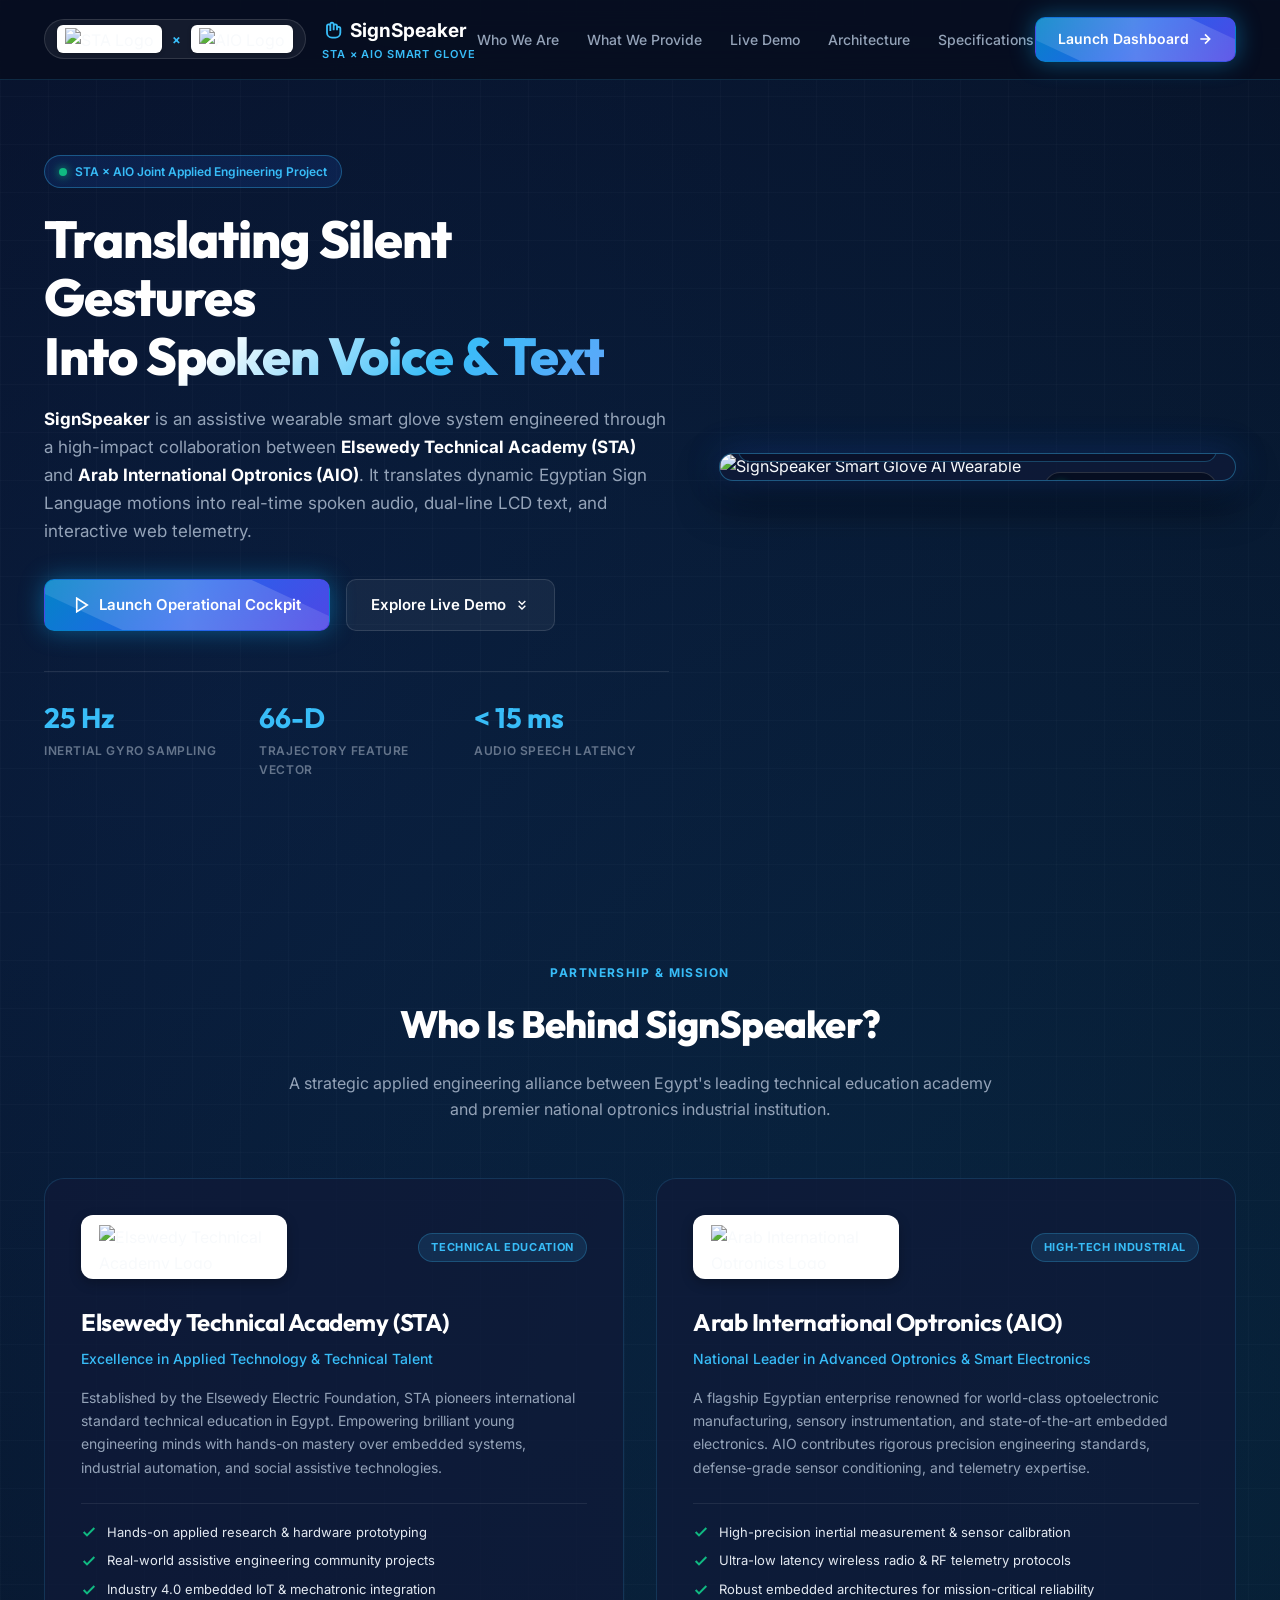
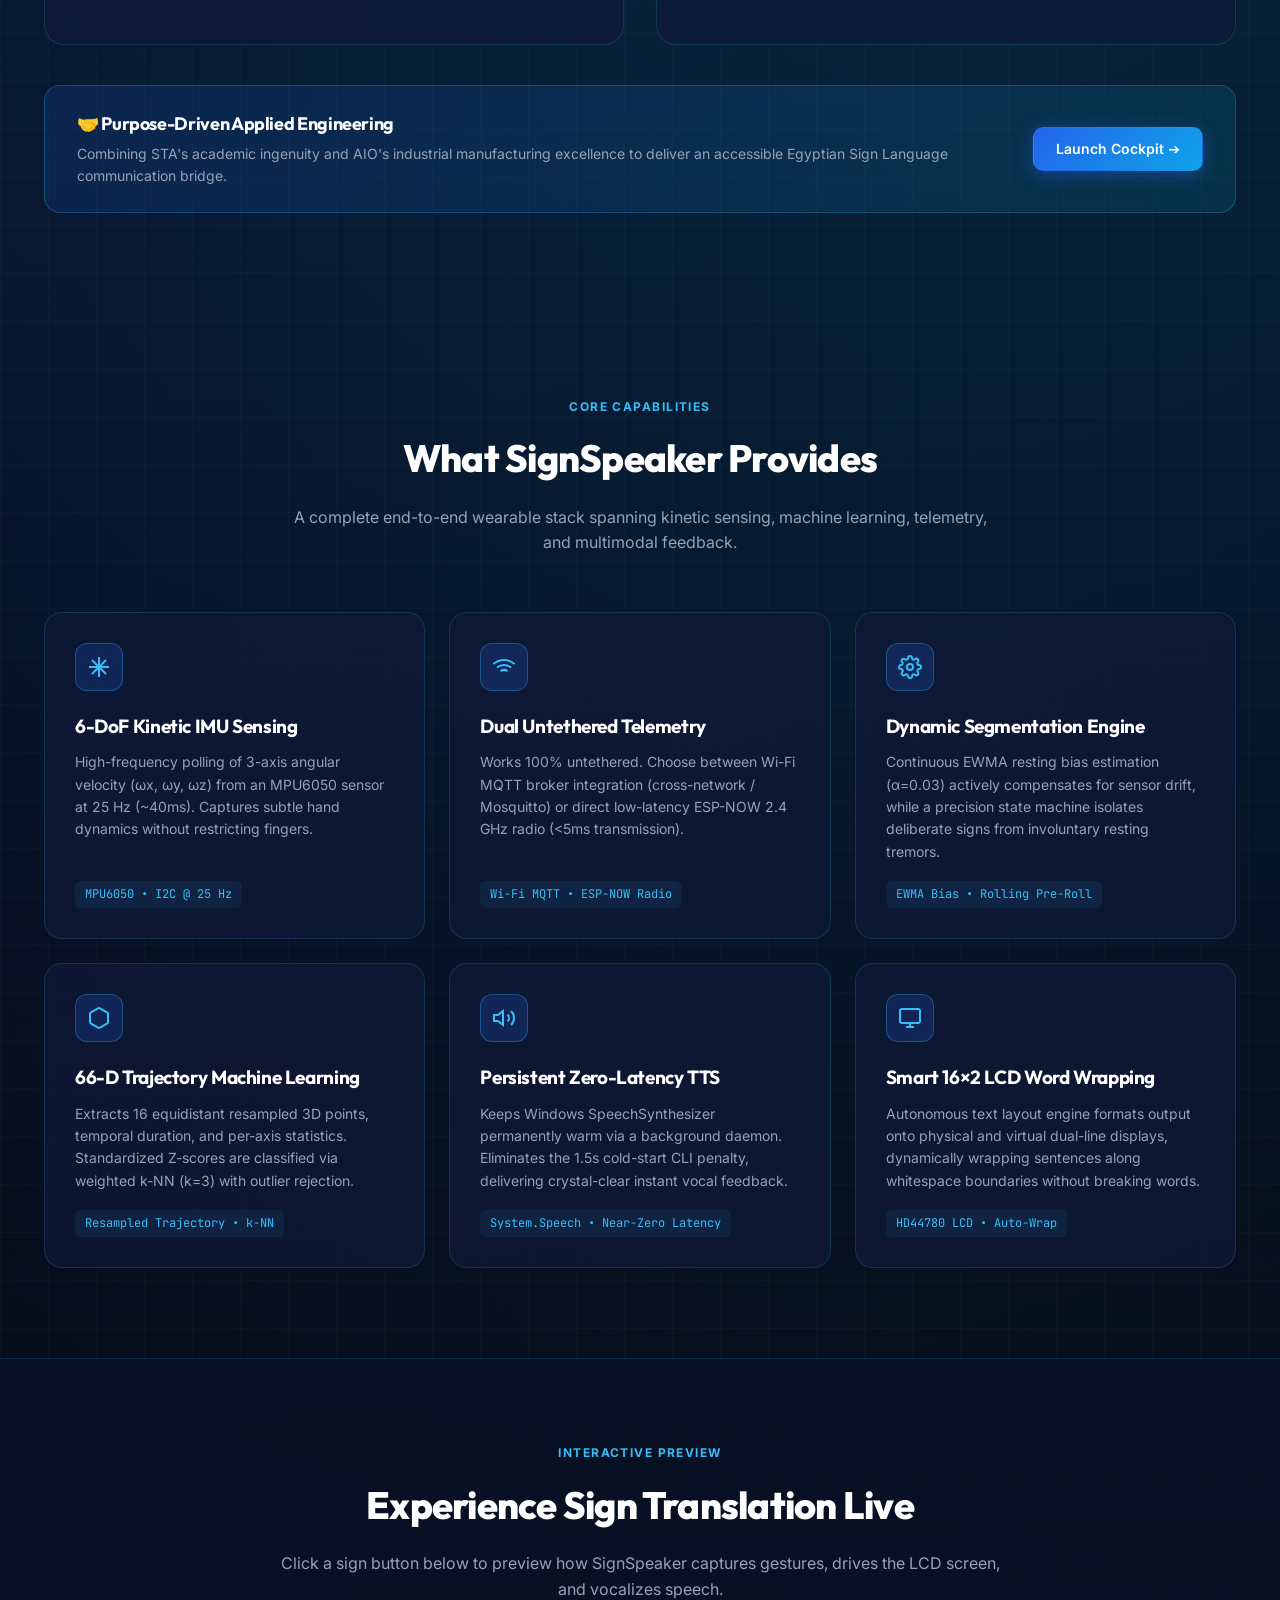
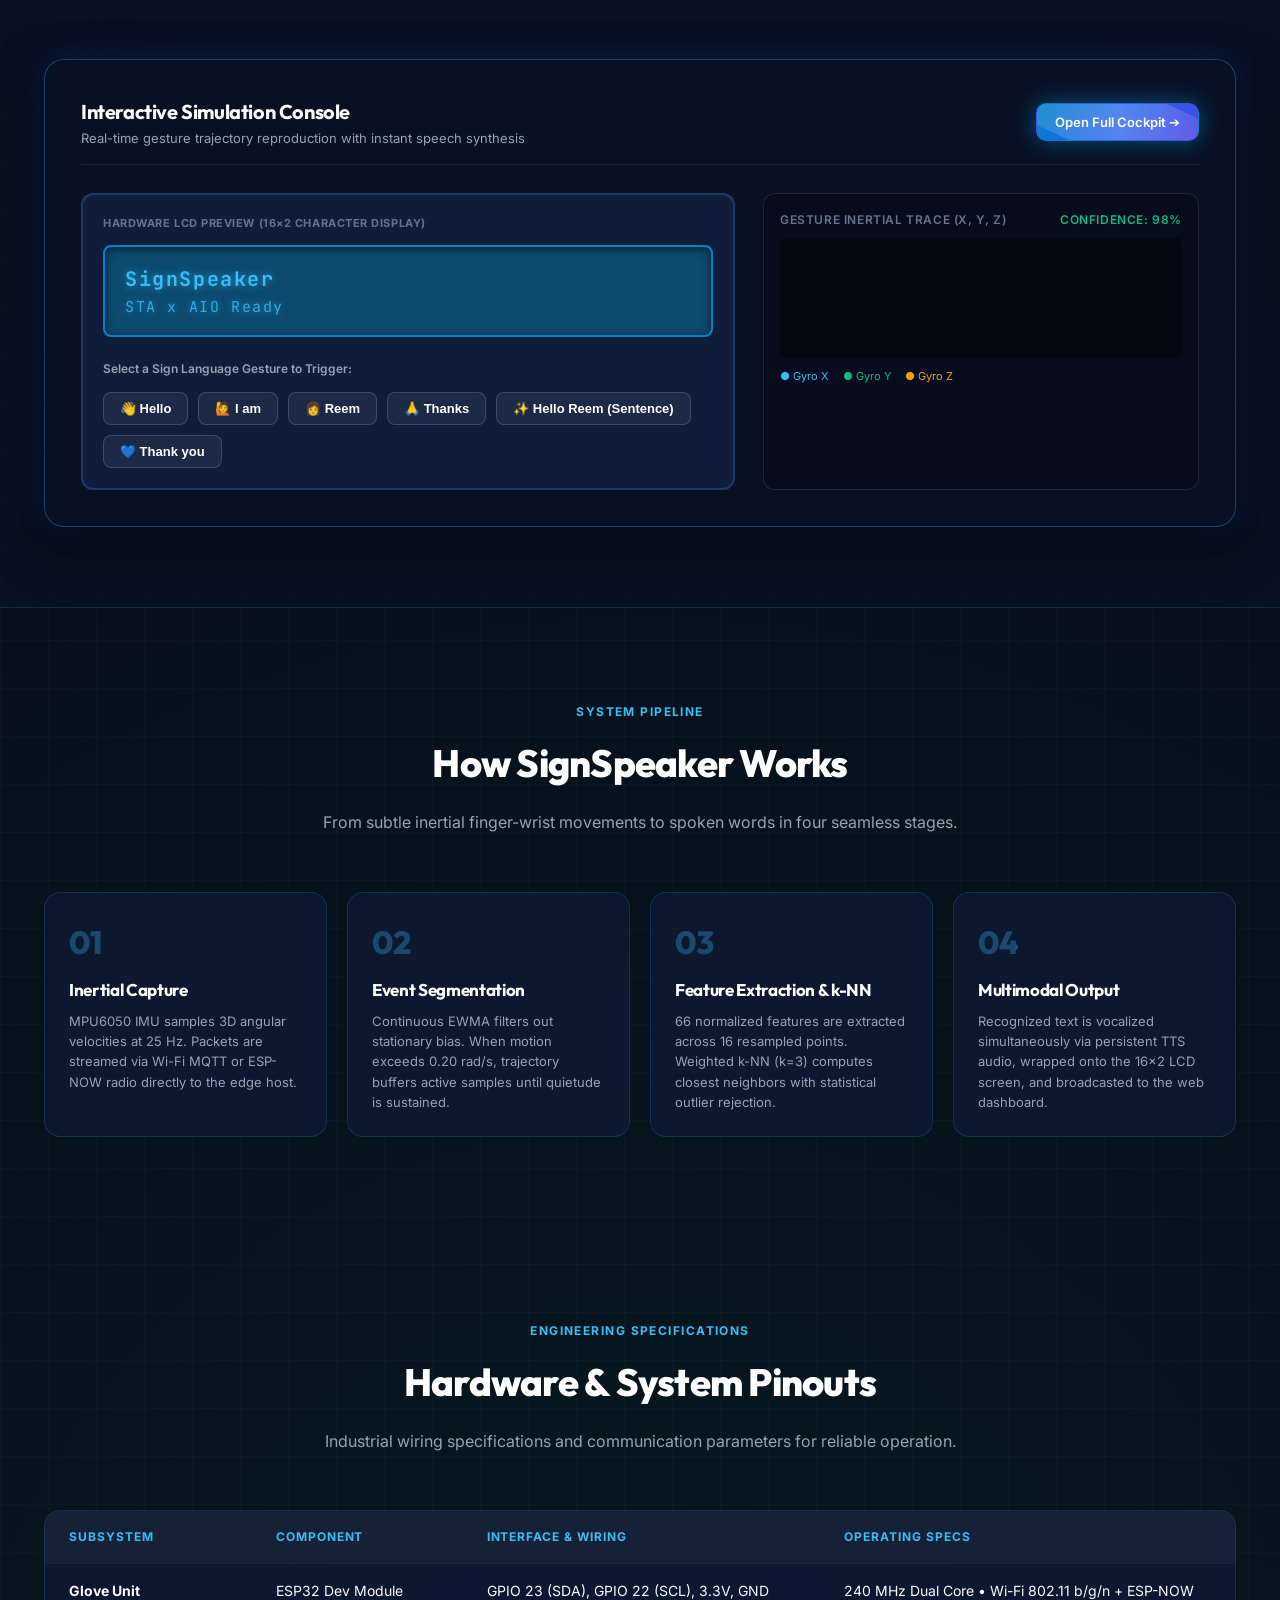
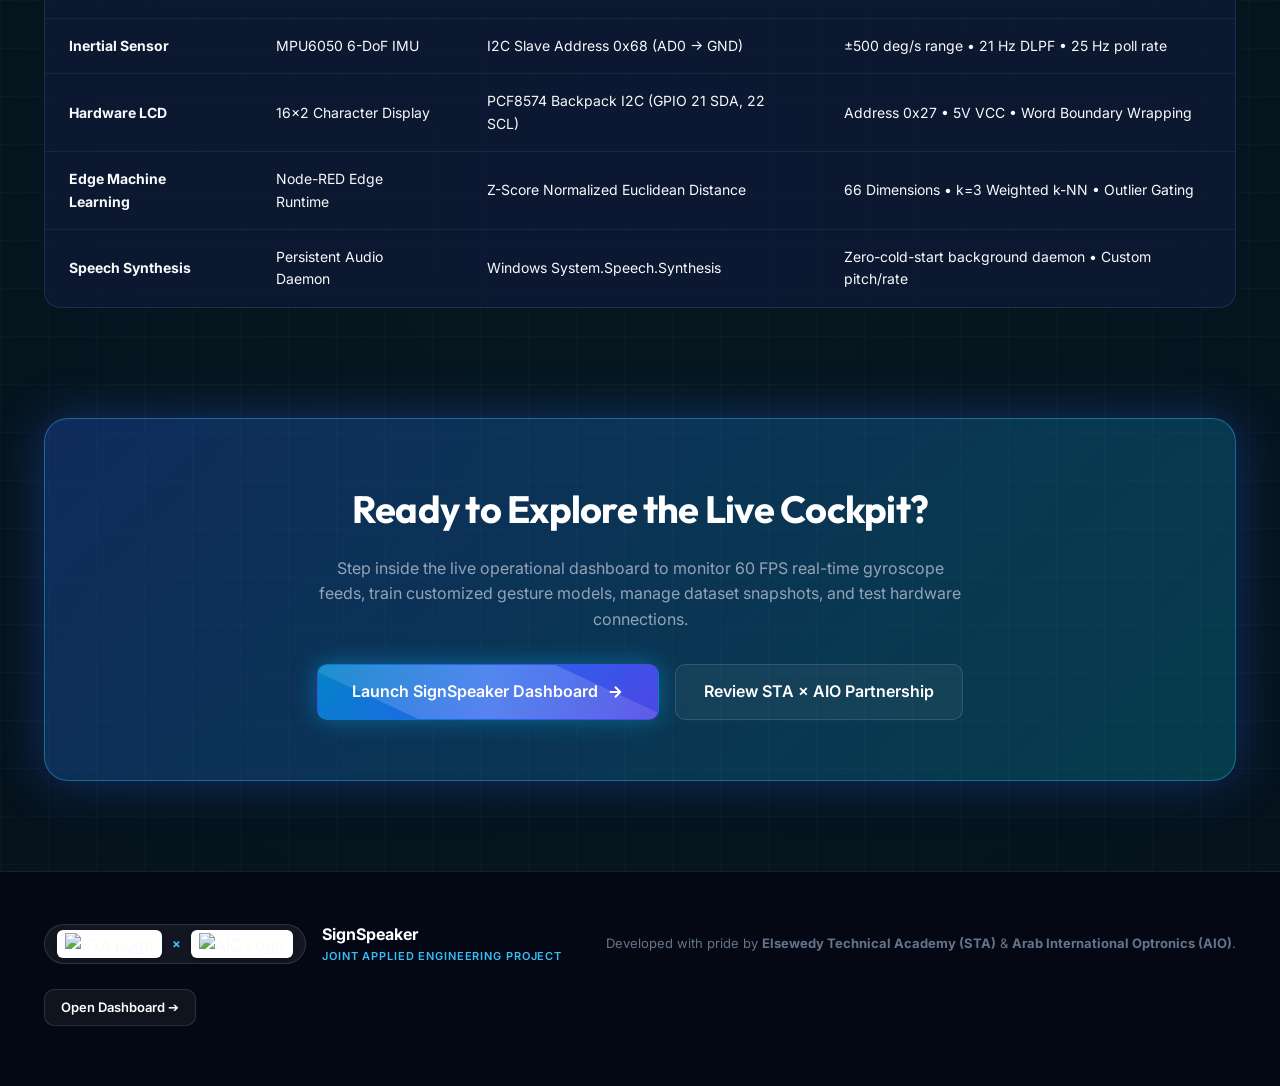
==== dashboard/landing.html @ 742b73ed "Initial commit: SignSpeaker smart glove project with landing page, dashboard, firmware, and Node-RED" ====
<!DOCTYPE html>
<html lang="en">
<head>
<meta charset="utf-8">
<meta name="viewport" content="width=device-width, initial-scale=1">
<title>SignSpeaker — Smart Glove Gesture Recognition &amp; Speech System | STA × AIO</title>
<meta name="description" content="SignSpeaker is an assistive wearable smart glove system by Elsewedy Technical Academy (STA) and Arab International Optronics (AIO) that translates Egyptian Sign Language into real-time speech and LCD text.">
<link rel="icon" type="image/jpeg" href="/glove/images/STA%20logo.jpg">
<link rel="preconnect" href="https://fonts.googleapis.com">
<link rel="preconnect" href="https://fonts.gstatic.com" crossorigin>
<link href="https://fonts.googleapis.com/css2?family=Outfit:wght@400;500;600;700;800&family=Inter:wght@300;400;500;600;700&family=JetBrains+Mono:wght@400;600&display=swap" rel="stylesheet">

<style>
:root {
  --bg-deep: #050a18;
  --bg-dark: #0a1128;
  --bg-card: rgba(16, 26, 56, 0.72);
  --bg-card-hover: rgba(22, 36, 76, 0.85);
  --border-glass: rgba(56, 189, 248, 0.16);
  --border-glass-hover: rgba(56, 189, 248, 0.38);
  
  --primary: #2563eb;
  --primary-glow: rgba(37, 99, 235, 0.45);
  --cyan: #06b6d4;
  --cyan-bright: #38bdf8;
  --cyan-glow: rgba(56, 189, 248, 0.35);
  --emerald: #10b981;
  --amber: #f59e0b;
  
  --text-main: #f8fafc;
  --text-muted: #94a3b8;
  --text-dim: #64748b;
  
  --shadow-glow: 0 0 35px rgba(37, 99, 235, 0.25);
  --shadow-cyan: 0 0 30px rgba(6, 182, 212, 0.28);
}

* { box-sizing: border-box; margin: 0; padding: 0; }

html {
  scroll-behavior: smooth;
  color-scheme: dark;
}

body {
  background-color: var(--bg-deep);
  color: var(--text-main);
  font-family: 'Inter', system-ui, -apple-system, sans-serif;
  line-height: 1.6;
  overflow-x: hidden;
  background-image: 
    radial-gradient(circle at 18% 12%, rgba(37, 99, 235, 0.14) 0%, transparent 45%),
    radial-gradient(circle at 82% 25%, rgba(6, 182, 212, 0.12) 0%, transparent 40%),
    radial-gradient(circle at 50% 85%, rgba(16, 185, 129, 0.08) 0%, transparent 50%),
    linear-gradient(rgba(255, 255, 255, 0.02) 1px, transparent 1px),
    linear-gradient(90deg, rgba(255, 255, 255, 0.02) 1px, transparent 1px);
  background-size: 100% 100%, 100% 100%, 100% 100%, 48px 48px, 48px 48px;
}

h1, h2, h3, h4, .brand-title {
  font-family: 'Outfit', sans-serif;
  letter-spacing: -0.02em;
}

code, pre, .mono {
  font-family: 'JetBrains Mono', monospace;
}

a {
  color: inherit;
  text-decoration: none;
}

/* CONTAINER */
.container {
  max-width: 1240px;
  margin: 0 auto;
  padding: 0 24px;
}

/* NAVBAR */
.navbar {
  position: fixed;
  top: 0;
  left: 0;
  right: 0;
  height: 80px;
  background: rgba(7, 13, 30, 0.82);
  backdrop-filter: blur(16px);
  -webkit-backdrop-filter: blur(16px);
  border-bottom: 1px solid var(--border-glass);
  z-index: 1000;
  display: flex;
  align-items: center;
  transition: all 0.25s ease;
}

.nav-inner {
  display: flex;
  align-items: center;
  justify-content: space-between;
  width: 100%;
}

.brand-wrapper {
  display: flex;
  align-items: center;
  gap: 16px;
}

.partner-badges {
  display: flex;
  align-items: center;
  gap: 10px;
  background: rgba(255, 255, 255, 0.06);
  padding: 5px 12px;
  border-radius: 999px;
  border: 1px solid rgba(255, 255, 255, 0.12);
}

.logo-badge {
  background: #ffffff;
  padding: 3px 8px;
  border-radius: 6px;
  display: inline-flex;
  align-items: center;
  justify-content: center;
  height: 28px;
  box-shadow: 0 1px 4px rgba(0, 0, 0, 0.2);
}

.logo-badge img {
  height: 22px;
  width: auto;
  object-fit: contain;
}

.partner-x {
  color: var(--cyan-bright);
  font-size: 13px;
  font-weight: 700;
}

.project-brand {
  display: flex;
  flex-direction: column;
}

.project-title {
  font-size: 19px;
  font-weight: 700;
  display: flex;
  align-items: center;
  gap: 8px;
  color: #ffffff;
}

.project-title svg {
  color: var(--cyan-bright);
}

.project-sub {
  font-size: 11px;
  color: var(--cyan-bright);
  text-transform: uppercase;
  letter-spacing: 0.08em;
  font-weight: 600;
}

.nav-links {
  display: flex;
  align-items: center;
  gap: 28px;
  list-style: none;
}

.nav-links a {
  font-size: 14px;
  font-weight: 500;
  color: var(--text-muted);
  transition: color 0.18s ease;
}

.nav-links a:hover {
  color: var(--cyan-bright);
}

.nav-cta {
  display: flex;
  align-items: center;
  gap: 12px;
}

.btn {
  display: inline-flex;
  align-items: center;
  justify-content: center;
  gap: 8px;
  padding: 10px 22px;
  border-radius: 10px;
  font-size: 14px;
  font-weight: 600;
  cursor: pointer;
  transition: all 0.2s cubic-bezier(0.16, 1, 0.3, 1);
  border: 1px solid transparent;
}

.btn-primary {
  background: linear-gradient(135deg, #2563eb, #0ea5e9);
  color: #ffffff;
  box-shadow: 0 4px 18px var(--primary-glow);
}

.btn-primary:hover {
  transform: translateY(-2px);
  box-shadow: 0 8px 24px rgba(37, 99, 235, 0.6);
  background: linear-gradient(135deg, #1d4ed8, #0284c7);
}

.btn-secondary {
  background: rgba(255, 255, 255, 0.05);
  border-color: rgba(255, 255, 255, 0.12);
  color: #ffffff;
}

.btn-secondary:hover {
  background: rgba(255, 255, 255, 0.1);
  border-color: var(--cyan-bright);
  transform: translateY(-2px);
}

.btn-glow {
  background: linear-gradient(135deg, #0284c7, #2563eb 50%, #4f46e5);
  color: #ffffff;
  position: relative;
  overflow: hidden;
  box-shadow: 0 0 25px rgba(14, 165, 233, 0.45);
}

.btn-glow::after {
  content: '';
  position: absolute;
  top: -50%;
  left: -50%;
  width: 200%;
  height: 200%;
  background: linear-gradient(60deg, transparent, rgba(255, 255, 255, 0.22), transparent);
  transform: rotate(25deg);
  animation: shine 4s infinite;
}

@keyframes shine {
  0% { transform: translateX(-100%) rotate(25deg); }
  35%, 100% { transform: translateX(100%) rotate(25deg); }
}

/* HERO SECTION */
.hero-section {
  padding-top: 155px;
  padding-bottom: 90px;
  position: relative;
}

.hero-grid {
  display: grid;
  grid-template-columns: 1.15fr 0.95fr;
  gap: 50px;
  align-items: center;
}

.eyebrow-pill {
  display: inline-flex;
  align-items: center;
  gap: 8px;
  background: rgba(37, 99, 235, 0.15);
  border: 1px solid rgba(56, 189, 248, 0.35);
  padding: 6px 14px;
  border-radius: 999px;
  font-size: 12px;
  font-weight: 600;
  color: var(--cyan-bright);
  margin-bottom: 22px;
}

.pulse-dot {
  width: 8px;
  height: 8px;
  border-radius: 50%;
  background: var(--emerald);
  box-shadow: 0 0 10px var(--emerald);
  animation: pulse 2s infinite;
}

@keyframes pulse {
  0%, 100% { opacity: 1; transform: scale(1); }
  50% { opacity: 0.4; transform: scale(1.2); }
}

.hero-heading {
  font-size: 52px;
  font-weight: 800;
  line-height: 1.12;
  margin-bottom: 20px;
  color: #ffffff;
}

.gradient-text {
  background: linear-gradient(135deg, #ffffff 30%, var(--cyan-bright) 70%, #60a5fa 100%);
  -webkit-background-clip: text;
  -webkit-text-fill-color: transparent;
}

.hero-lead {
  font-size: 17px;
  color: var(--text-muted);
  margin-bottom: 34px;
  line-height: 1.65;
}

.hero-lead strong {
  color: #ffffff;
}

.hero-actions {
  display: flex;
  align-items: center;
  gap: 16px;
  flex-wrap: wrap;
  margin-bottom: 40px;
}

.hero-stats {
  display: grid;
  grid-template-columns: repeat(3, 1fr);
  gap: 20px;
  padding-top: 24px;
  border-top: 1px solid rgba(255, 255, 255, 0.1);
}

.stat-item {
  display: flex;
  flex-direction: column;
}

.stat-number {
  font-family: 'Outfit', sans-serif;
  font-size: 28px;
  font-weight: 700;
  color: var(--cyan-bright);
}

.stat-label {
  font-size: 12px;
  color: var(--text-dim);
  text-transform: uppercase;
  letter-spacing: 0.05em;
  font-weight: 600;
}

/* HERO VISUAL CARD */
.hero-visual {
  position: relative;
}

.visual-card {
  position: relative;
  border-radius: 20px;
  overflow: hidden;
  border: 1px solid var(--border-glass-hover);
  background: var(--bg-card);
  box-shadow: var(--shadow-glow), 0 20px 40px rgba(0, 0, 0, 0.6);
  transition: transform 0.4s ease;
}

.visual-card:hover {
  transform: translateY(-4px);
  border-color: rgba(56, 189, 248, 0.5);
}

.visual-card img {
  width: 100%;
  height: auto;
  display: block;
}

.visual-overlay-badge {
  position: absolute;
  bottom: 18px;
  left: 18px;
  right: 18px;
  background: rgba(10, 17, 40, 0.88);
  backdrop-filter: blur(12px);
  border: 1px solid rgba(56, 189, 248, 0.3);
  padding: 12px 18px;
  border-radius: 12px;
  display: flex;
  align-items: center;
  justify-content: space-between;
}

.overlay-left {
  display: flex;
  align-items: center;
  gap: 12px;
}

.overlay-wave {
  width: 32px;
  height: 32px;
  border-radius: 8px;
  background: rgba(37, 99, 235, 0.25);
  display: flex;
  align-items: center;
  justify-content: center;
  color: var(--cyan-bright);
}

.overlay-text-top {
  font-size: 13px;
  font-weight: 700;
  color: #ffffff;
}

.overlay-text-sub {
  font-size: 11px;
  color: var(--emerald);
  font-weight: 600;
}

.floating-tag {
  position: absolute;
  top: 18px;
  right: 18px;
  background: rgba(7, 13, 30, 0.85);
  border: 1px solid rgba(255, 255, 255, 0.15);
  padding: 6px 12px;
  border-radius: 999px;
  font-size: 11px;
  font-weight: 600;
  color: #ffffff;
  display: flex;
  align-items: center;
  gap: 6px;
}

/* SECTION TITLES */
.section {
  padding: 90px 0;
  position: relative;
}

.section-header {
  text-align: center;
  max-width: 720px;
  margin: 0 auto 56px;
}

.section-tag {
  display: inline-block;
  font-size: 12px;
  font-weight: 700;
  text-transform: uppercase;
  letter-spacing: 0.12em;
  color: var(--cyan-bright);
  margin-bottom: 12px;
}

.section-title {
  font-size: 38px;
  font-weight: 800;
  color: #ffffff;
  margin-bottom: 16px;
}

.section-desc {
  font-size: 16px;
  color: var(--text-muted);
}

/* PARTNERS SHOWCASE SECTION */
.partners-card-grid {
  display: grid;
  grid-template-columns: 1fr 1fr;
  gap: 32px;
  margin-bottom: 40px;
}

.partner-profile-card {
  background: var(--bg-card);
  border: 1px solid var(--border-glass);
  border-radius: 20px;
  padding: 36px;
  position: relative;
  overflow: hidden;
  transition: all 0.3s ease;
  display: flex;
  flex-direction: column;
}

.partner-profile-card:hover {
  border-color: var(--border-glass-hover);
  transform: translateY(-4px);
  background: var(--bg-card-hover);
  box-shadow: 0 16px 36px rgba(0, 0, 0, 0.35);
}

.partner-card-header {
  display: flex;
  align-items: center;
  justify-content: space-between;
  margin-bottom: 24px;
}

.partner-logo-box {
  background: #ffffff;
  padding: 10px 18px;
  border-radius: 12px;
  display: inline-flex;
  align-items: center;
  justify-content: center;
  height: 64px;
  box-shadow: 0 4px 12px rgba(0, 0, 0, 0.25);
}

.partner-logo-box img {
  height: 44px;
  width: auto;
  max-width: 170px;
  object-fit: contain;
}

.partner-type-tag {
  font-size: 11px;
  font-weight: 700;
  text-transform: uppercase;
  letter-spacing: 0.06em;
  padding: 5px 12px;
  border-radius: 999px;
  background: rgba(56, 189, 248, 0.12);
  color: var(--cyan-bright);
  border: 1px solid rgba(56, 189, 248, 0.25);
}

.partner-name {
  font-size: 24px;
  font-weight: 700;
  margin-bottom: 6px;
  color: #ffffff;
}

.partner-sub {
  font-size: 14px;
  color: var(--cyan-bright);
  margin-bottom: 16px;
  font-weight: 500;
}

.partner-desc {
  font-size: 14px;
  color: var(--text-muted);
  line-height: 1.65;
  margin-bottom: 24px;
  flex-grow: 1;
}

.partner-highlights {
  list-style: none;
  border-top: 1px solid rgba(255, 255, 255, 0.08);
  padding-top: 18px;
}

.partner-highlights li {
  display: flex;
  align-items: center;
  gap: 10px;
  font-size: 13px;
  color: #e2e8f0;
  margin-bottom: 8px;
}

.partner-highlights svg {
  color: var(--emerald);
  flex-shrink: 0;
}

.partnership-banner {
  background: linear-gradient(135deg, rgba(37, 99, 235, 0.15), rgba(6, 182, 212, 0.12));
  border: 1px solid rgba(56, 189, 248, 0.25);
  border-radius: 16px;
  padding: 24px 32px;
  display: flex;
  align-items: center;
  justify-content: space-between;
  gap: 24px;
}

.partnership-banner-text h4 {
  font-size: 18px;
  color: #ffffff;
  margin-bottom: 4px;
}

.partnership-banner-text p {
  font-size: 14px;
  color: var(--text-muted);
}

/* WHAT WE PROVIDE / FEATURES GRID */
.features-grid {
  display: grid;
  grid-template-columns: repeat(3, 1fr);
  gap: 24px;
}

.feature-card {
  background: var(--bg-card);
  border: 1px solid var(--border-glass);
  border-radius: 18px;
  padding: 30px;
  transition: all 0.25s ease;
  display: flex;
  flex-direction: column;
}

.feature-card:hover {
  background: var(--bg-card-hover);
  border-color: var(--border-glass-hover);
  transform: translateY(-4px);
  box-shadow: 0 14px 30px rgba(0, 0, 0, 0.4);
}

.feature-icon {
  width: 48px;
  height: 48px;
  border-radius: 12px;
  background: rgba(37, 99, 235, 0.2);
  border: 1px solid rgba(56, 189, 248, 0.3);
  display: flex;
  align-items: center;
  justify-content: center;
  color: var(--cyan-bright);
  margin-bottom: 20px;
}

.feature-title {
  font-size: 19px;
  font-weight: 700;
  color: #ffffff;
  margin-bottom: 10px;
}

.feature-desc {
  font-size: 14px;
  color: var(--text-muted);
  line-height: 1.6;
  margin-bottom: 18px;
  flex-grow: 1;
}

.feature-meta {
  font-family: 'JetBrains Mono', monospace;
  font-size: 12px;
  color: var(--cyan-bright);
  background: rgba(56, 189, 248, 0.08);
  padding: 4px 10px;
  border-radius: 6px;
  display: inline-block;
  align-self: flex-start;
}

/* INTERACTIVE DEMO COMPONENT */
.demo-section {
  background: rgba(10, 17, 40, 0.6);
  border-top: 1px solid var(--border-glass);
  border-bottom: 1px solid var(--border-glass);
  padding: 80px 0;
}

.demo-card {
  background: #081024;
  border: 1px solid rgba(56, 189, 248, 0.3);
  border-radius: 20px;
  padding: 36px;
  box-shadow: 0 20px 50px rgba(0, 0, 0, 0.5), 0 0 30px rgba(37, 99, 235, 0.2);
}

.demo-header {
  display: flex;
  align-items: center;
  justify-content: space-between;
  margin-bottom: 28px;
  padding-bottom: 16px;
  border-bottom: 1px solid rgba(255, 255, 255, 0.08);
}

.demo-title-group h3 {
  font-size: 20px;
  color: #ffffff;
}

.demo-title-group p {
  font-size: 13px;
  color: var(--text-muted);
}

.demo-screen-grid {
  display: grid;
  grid-template-columns: 1.2fr 0.8fr;
  gap: 28px;
}

.virtual-lcd-box {
  background: #0f1d3a;
  border: 2px solid #1e3a6a;
  border-radius: 12px;
  padding: 20px;
  display: flex;
  flex-direction: column;
  gap: 12px;
}

.lcd-glass-screen {
  background: #0c4a6e;
  border: 2px solid #0284c7;
  border-radius: 8px;
  padding: 16px 20px;
  box-shadow: inset 0 2px 8px rgba(0, 0, 0, 0.6);
  font-family: 'JetBrains Mono', monospace;
  color: #38bdf8;
  text-shadow: 0 0 8px rgba(56, 189, 248, 0.6);
  letter-spacing: 0.1em;
}

.lcd-line-1 {
  font-size: 20px;
  font-weight: 700;
  min-height: 28px;
}

.lcd-line-2 {
  font-size: 15px;
  opacity: 0.85;
  min-height: 22px;
}

.demo-word-buttons {
  display: flex;
  flex-wrap: wrap;
  gap: 10px;
  margin-top: 14px;
}

.demo-word-btn {
  background: rgba(255, 255, 255, 0.06);
  border: 1px solid rgba(255, 255, 255, 0.15);
  color: #ffffff;
  padding: 8px 16px;
  border-radius: 8px;
  font-size: 13px;
  font-weight: 600;
  cursor: pointer;
  transition: all 0.15s ease;
}

.demo-word-btn:hover, .demo-word-btn.active {
  background: var(--primary);
  border-color: var(--cyan-bright);
  box-shadow: 0 0 14px var(--primary-glow);
}

.waveform-canvas-box {
  background: rgba(7, 13, 30, 0.9);
  border: 1px solid rgba(255, 255, 255, 0.1);
  border-radius: 12px;
  padding: 16px;
  display: flex;
  flex-direction: column;
}

.waveform-title {
  font-size: 12px;
  color: var(--text-dim);
  text-transform: uppercase;
  letter-spacing: 0.05em;
  font-weight: 600;
  margin-bottom: 8px;
  display: flex;
  justify-content: space-between;
}

canvas#previewCanvas {
  width: 100%;
  height: 120px;
  background: #030712;
  border-radius: 6px;
}

/* PIPELINE ARCHITECTURE */
.pipeline-track {
  display: grid;
  grid-template-columns: repeat(4, 1fr);
  gap: 20px;
  position: relative;
  margin-top: 40px;
}

.pipeline-step {
  background: var(--bg-card);
  border: 1px solid var(--border-glass);
  border-radius: 16px;
  padding: 24px;
  position: relative;
}

.step-num {
  font-family: 'Outfit', sans-serif;
  font-size: 32px;
  font-weight: 800;
  color: rgba(56, 189, 248, 0.3);
  margin-bottom: 8px;
}

.step-title {
  font-size: 17px;
  font-weight: 700;
  color: #ffffff;
  margin-bottom: 8px;
}

.step-desc {
  font-size: 13px;
  color: var(--text-muted);
  line-height: 1.55;
}

/* HARDWARE SPECS TABLE */
.specs-table-wrapper {
  background: var(--bg-card);
  border: 1px solid var(--border-glass);
  border-radius: 16px;
  overflow: hidden;
}

.specs-table {
  width: 100%;
  border-collapse: collapse;
  text-align: left;
}

.specs-table th, .specs-table td {
  padding: 16px 24px;
  border-bottom: 1px solid rgba(255, 255, 255, 0.06);
}

.specs-table th {
  background: rgba(255, 255, 255, 0.04);
  font-size: 12px;
  text-transform: uppercase;
  letter-spacing: 0.08em;
  color: var(--cyan-bright);
}

.specs-table td {
  font-size: 14px;
  color: var(--text-main);
}

.specs-table tr:last-child td {
  border-bottom: none;
}

/* CTA BANNER */
.cta-banner {
  background: linear-gradient(135deg, rgba(37, 99, 235, 0.3) 0%, rgba(6, 182, 212, 0.25) 100%);
  border: 1px solid rgba(56, 189, 248, 0.4);
  border-radius: 24px;
  padding: 60px 48px;
  text-align: center;
  position: relative;
  overflow: hidden;
  box-shadow: 0 0 50px rgba(37, 99, 235, 0.35);
}

.cta-banner h2 {
  font-size: 38px;
  color: #ffffff;
  margin-bottom: 16px;
}

.cta-banner p {
  font-size: 16px;
  color: var(--text-muted);
  max-width: 650px;
  margin: 0 auto 32px;
}

.cta-buttons {
  display: flex;
  align-items: center;
  justify-content: center;
  gap: 16px;
  flex-wrap: wrap;
}

/* FOOTER */
.footer {
  border-top: 1px solid var(--border-glass);
  padding: 50px 0 30px;
  background: #040814;
}

.footer-inner {
  display: flex;
  align-items: center;
  justify-content: space-between;
  flex-wrap: wrap;
  gap: 24px;
  margin-bottom: 30px;
}

.footer-copy {
  font-size: 13px;
  color: var(--text-dim);
}

/* RESPONSIVE */
@media (max-width: 992px) {
  .hero-grid { grid-template-columns: 1fr; }
  .partners-card-grid { grid-template-columns: 1fr; }
  .features-grid { grid-template-columns: 1fr 1fr; }
  .pipeline-track { grid-template-columns: 1fr 1fr; }
  .demo-screen-grid { grid-template-columns: 1fr; }
  .nav-links { display: none; }
  .hero-heading { font-size: 40px; }
}

@media (max-width: 640px) {
  .features-grid { grid-template-columns: 1fr; }
  .pipeline-track { grid-template-columns: 1fr; }
  .hero-stats { grid-template-columns: 1fr; }
  .cta-banner { padding: 40px 24px; }
  .cta-banner h2 { font-size: 28px; }
}
</style>
</head>
<body>

<!-- TOP NAVIGATION -->
<nav class="navbar" id="topNav">
  <div class="container nav-inner">
    <div class="brand-wrapper">
      <div class="partner-badges" title="Joint Applied Engineering Initiative: STA × AIO">
        <div class="logo-badge" title="Elsewedy Technical Academy (STA)">
          <img src="/glove/images/STA%20logo.jpg" alt="STA Logo">
        </div>
        <span class="partner-x">×</span>
        <div class="logo-badge" title="Arab International Optronics (AIO)">
          <img src="/glove/images/AIO.png" alt="AIO Logo">
        </div>
      </div>
      <div class="project-brand">
        <div class="project-title">
          <svg width="20" height="20" viewBox="0 0 24 24" fill="none" stroke="currentColor" stroke-width="2.2"><path d="M18 11V6a2 2 0 0 0-2-2 2 2 0 0 0-2 2v5M14 10V4a2 2 0 0 0-2-2 2 2 0 0 0-2 2v8M10 10.5V6a2 2 0 0 0-2-2 2 2 0 0 0-2 2v8a6 6 0 0 0 6 6h4a6 6 0 0 0 6-6v-5a2 2 0 0 0-2-2 2 2 0 0 0-2 2v2"></path></svg>
          SignSpeaker
        </div>
        <div class="project-sub">STA × AIO Smart Glove</div>
      </div>
    </div>

    <ul class="nav-links">
      <li><a href="#about">Who We Are</a></li>
      <li><a href="#features">What We Provide</a></li>
      <li><a href="#demo">Live Demo</a></li>
      <li><a href="#architecture">Architecture</a></li>
      <li><a href="#specs">Specifications</a></li>
    </ul>

    <div class="nav-cta">
      <a href="/glove/dashboard" class="btn btn-primary btn-glow" id="launchCockpitNav">
        <span>Launch Dashboard</span>
        <svg width="16" height="16" viewBox="0 0 24 24" fill="none" stroke="currentColor" stroke-width="2.5"><path d="M5 12h14M12 5l7 7-7 7"/></svg>
      </a>
    </div>
  </div>
</nav>

<!-- HERO SECTION -->
<header class="hero-section">
  <div class="container hero-grid">
    <div class="hero-content">
      <div class="eyebrow-pill">
        <span class="pulse-dot"></span>
        <span>STA × AIO Joint Applied Engineering Project</span>
      </div>

      <h1 class="hero-heading">
        Translating Silent Gestures <br>
        <span class="gradient-text">Into Spoken Voice &amp; Text</span>
      </h1>

      <p class="hero-lead">
        <strong>SignSpeaker</strong> is an assistive wearable smart glove system engineered through a high-impact collaboration between <strong>Elsewedy Technical Academy (STA)</strong> and <strong>Arab International Optronics (AIO)</strong>. It translates dynamic Egyptian Sign Language motions into real-time spoken audio, dual-line LCD text, and interactive web telemetry.
      </p>

      <div class="hero-actions">
        <a href="/glove/dashboard" class="btn btn-primary btn-glow" id="heroLaunchBtn" style="padding: 13px 28px; font-size: 15px;">
          <svg width="18" height="18" viewBox="0 0 24 24" fill="none" stroke="currentColor" stroke-width="2.2"><polygon points="5 3 19 12 5 21 5 3"/></svg>
          <span>Launch Operational Cockpit</span>
        </a>
        <a href="#demo" class="btn btn-secondary" style="padding: 13px 24px; font-size: 15px;">
          <span>Explore Live Demo</span>
          <svg width="16" height="16" viewBox="0 0 24 24" fill="none" stroke="currentColor" stroke-width="2"><path d="M7 13l5 5 5-5M7 6l5 5 5-5"/></svg>
        </a>
      </div>

      <div class="hero-stats">
        <div class="stat-item">
          <span class="stat-number">25 Hz</span>
          <span class="stat-label">Inertial Gyro Sampling</span>
        </div>
        <div class="stat-item">
          <span class="stat-number">66-D</span>
          <span class="stat-label">Trajectory Feature Vector</span>
        </div>
        <div class="stat-item">
          <span class="stat-number">&lt; 15 ms</span>
          <span class="stat-label">Audio Speech Latency</span>
        </div>
      </div>
    </div>

    <!-- HERO VISUAL -->
    <div class="hero-visual">
      <div class="visual-card">
        <img src="/glove/images/signspeaker_hero.jpg" alt="SignSpeaker Smart Glove AI Wearable">
        <div class="floating-tag">
          <span class="pulse-dot"></span>
          <span>Active Edge Recognition</span>
        </div>
        <div class="visual-overlay-badge">
          <div class="overlay-left">
            <div class="overlay-wave">
              <svg width="18" height="18" viewBox="0 0 24 24" fill="none" stroke="currentColor" stroke-width="2"><path d="M12 2v20M17 5v14M7 8v8M22 10v4M2 10v4"/></svg>
            </div>
            <div>
              <div class="overlay-text-top">Instant Voice Synthesis</div>
              <div class="overlay-text-sub">Continuous Egyptian Sign Language</div>
            </div>
          </div>
          <a href="/glove/dashboard" class="btn btn-secondary" style="padding: 6px 14px; font-size: 12px;">Open ➔</a>
        </div>
      </div>
    </div>
  </div>
</header>

<!-- SECTION: WHO WE ARE (PARTNERS) -->
<section class="section" id="about">
  <div class="container">
    <div class="section-header">
      <span class="section-tag">Partnership &amp; Mission</span>
      <h2 class="section-title">Who Is Behind SignSpeaker?</h2>
      <p class="section-desc">
        A strategic applied engineering alliance between Egypt's leading technical education academy and premier national optronics industrial institution.
      </p>
    </div>

    <div class="partners-card-grid">
      <!-- STA CARD -->
      <div class="partner-profile-card">
        <div class="partner-card-header">
          <div class="partner-logo-box">
            <img src="/glove/images/STA%20logo.jpg" alt="Elsewedy Technical Academy Logo">
          </div>
          <span class="partner-type-tag">Technical Education</span>
        </div>
        <h3 class="partner-name">Elsewedy Technical Academy (STA)</h3>
        <div class="partner-sub">Excellence in Applied Technology &amp; Technical Talent</div>
        <p class="partner-desc">
          Established by the Elsewedy Electric Foundation, STA pioneers international standard technical education in Egypt. Empowering brilliant young engineering minds with hands-on mastery over embedded systems, industrial automation, and social assistive technologies.
        </p>
        <ul class="partner-highlights">
          <li>
            <svg width="16" height="16" viewBox="0 0 24 24" fill="none" stroke="currentColor" stroke-width="3"><polyline points="20 6 9 17 4 12"/></svg>
            Hands-on applied research &amp; hardware prototyping
          </li>
          <li>
            <svg width="16" height="16" viewBox="0 0 24 24" fill="none" stroke="currentColor" stroke-width="3"><polyline points="20 6 9 17 4 12"/></svg>
            Real-world assistive engineering community projects
          </li>
          <li>
            <svg width="16" height="16" viewBox="0 0 24 24" fill="none" stroke="currentColor" stroke-width="3"><polyline points="20 6 9 17 4 12"/></svg>
            Industry 4.0 embedded IoT &amp; mechatronic integration
          </li>
        </ul>
      </div>

      <!-- AIO CARD -->
      <div class="partner-profile-card">
        <div class="partner-card-header">
          <div class="partner-logo-box">
            <img src="/glove/images/AIO.png" alt="Arab International Optronics Logo">
          </div>
          <span class="partner-type-tag">High-Tech Industrial</span>
        </div>
        <h3 class="partner-name">Arab International Optronics (AIO)</h3>
        <div class="partner-sub">National Leader in Advanced Optronics &amp; Smart Electronics</div>
        <p class="partner-desc">
          A flagship Egyptian enterprise renowned for world-class optoelectronic manufacturing, sensory instrumentation, and state-of-the-art embedded electronics. AIO contributes rigorous precision engineering standards, defense-grade sensor conditioning, and telemetry expertise.
        </p>
        <ul class="partner-highlights">
          <li>
            <svg width="16" height="16" viewBox="0 0 24 24" fill="none" stroke="currentColor" stroke-width="3"><polyline points="20 6 9 17 4 12"/></svg>
            High-precision inertial measurement &amp; sensor calibration
          </li>
          <li>
            <svg width="16" height="16" viewBox="0 0 24 24" fill="none" stroke="currentColor" stroke-width="3"><polyline points="20 6 9 17 4 12"/></svg>
            Ultra-low latency wireless radio &amp; RF telemetry protocols
          </li>
          <li>
            <svg width="16" height="16" viewBox="0 0 24 24" fill="none" stroke="currentColor" stroke-width="3"><polyline points="20 6 9 17 4 12"/></svg>
            Robust embedded architectures for mission-critical reliability
          </li>
        </ul>
      </div>
    </div>

    <!-- PARTNERSHIP BANNER -->
    <div class="partnership-banner">
      <div class="partnership-banner-text">
        <h4>🤝 Purpose-Driven Applied Engineering</h4>
        <p>Combining STA's academic ingenuity and AIO's industrial manufacturing excellence to deliver an accessible Egyptian Sign Language communication bridge.</p>
      </div>
      <a href="/glove/dashboard" class="btn btn-primary" style="white-space: nowrap;">
        Launch Cockpit ➔
      </a>
    </div>
  </div>
</section>

<!-- SECTION: WHAT WE PROVIDE -->
<section class="section" id="features">
  <div class="container">
    <div class="section-header">
      <span class="section-tag">Core Capabilities</span>
      <h2 class="section-title">What SignSpeaker Provides</h2>
      <p class="section-desc">
        A complete end-to-end wearable stack spanning kinetic sensing, machine learning, telemetry, and multimodal feedback.
      </p>
    </div>

    <div class="features-grid">
      <!-- Feature 1 -->
      <div class="feature-card">
        <div class="feature-icon">
          <svg width="24" height="24" viewBox="0 0 24 24" fill="none" stroke="currentColor" stroke-width="2"><path d="M12 2v20M2 12h20M4.93 4.93l14.14 14.14M4.93 19.07l14.14-14.14"/></svg>
        </div>
        <h3 class="feature-title">6-DoF Kinetic IMU Sensing</h3>
        <p class="feature-desc">
          High-frequency polling of 3-axis angular velocity (&omega;x, &omega;y, &omega;z) from an MPU6050 sensor at 25 Hz (~40ms). Captures subtle hand dynamics without restricting fingers.
        </p>
        <span class="feature-meta">MPU6050 • I2C @ 25 Hz</span>
      </div>

      <!-- Feature 2 -->
      <div class="feature-card">
        <div class="feature-icon">
          <svg width="24" height="24" viewBox="0 0 24 24" fill="none" stroke="currentColor" stroke-width="2"><path d="M5 12.55a11 11 0 0 1 14.08 0M1.42 9a16 16 0 0 1 21.16 0M8.53 16.11a6 6 0 0 1 6.95 0M12 20h.01"/></svg>
        </div>
        <h3 class="feature-title">Dual Untethered Telemetry</h3>
        <p class="feature-desc">
          Works 100% untethered. Choose between Wi-Fi MQTT broker integration (cross-network / Mosquitto) or direct low-latency ESP-NOW 2.4 GHz radio (<5ms transmission).
        </p>
        <span class="feature-meta">Wi-Fi MQTT &bull; ESP-NOW Radio</span>
      </div>

      <!-- Feature 3 -->
      <div class="feature-card">
        <div class="feature-icon">
          <svg width="24" height="24" viewBox="0 0 24 24" fill="none" stroke="currentColor" stroke-width="2"><circle cx="12" cy="12" r="3"/><path d="M19.4 15a1.65 1.65 0 0 0 .33 1.82l.06.06a2 2 0 0 1 0 2.83 2 2 0 0 1-2.83 0l-.06-.06a1.65 1.65 0 0 0-1.82-.33 1.65 1.65 0 0 0-1 1.51V21a2 2 0 0 1-2 2 2 2 0 0 1-2-2v-.09A1.65 1.65 0 0 0 9 19.4a1.65 1.65 0 0 0-1.82.33l-.06.06a2 2 0 0 1-2.83 0 2 2 0 0 1 0-2.83l.06-.06a1.65 1.65 0 0 0 .33-1.82 1.65 1.65 0 0 0-1.51-1H3a2 2 0 0 1-2-2 2 2 0 0 1 2-2h.09A1.65 1.65 0 0 0 4.6 9a1.65 1.65 0 0 0-.33-1.82l-.06-.06a2 2 0 0 1 0-2.83 2 2 0 0 1 2.83 0l.06.06a1.65 1.65 0 0 0 1.82.33H9a1.65 1.65 0 0 0 1-1.51V3a2 2 0 0 1 2-2 2 2 0 0 1 2 2v.09a1.65 1.65 0 0 0 1 1.51 1.65 1.65 0 0 0 1.82-.33l.06-.06a2 2 0 0 1 2.83 0 2 2 0 0 1 0 2.83l-.06.06a1.65 1.65 0 0 0-.33 1.82V9a1.65 1.65 0 0 0 1.51 1H21a2 2 0 0 1 2 2 2 2 0 0 1-2 2h-.09a1.65 1.65 0 0 0-1.51 1z"/></svg>
        </div>
        <h3 class="feature-title">Dynamic Segmentation Engine</h3>
        <p class="feature-desc">
          Continuous EWMA resting bias estimation (&alpha;=0.03) actively compensates for sensor drift, while a precision state machine isolates deliberate signs from involuntary resting tremors.
        </p>
        <span class="feature-meta">EWMA Bias &bull; Rolling Pre-Roll</span>
      </div>

      <!-- Feature 4 -->
      <div class="feature-card">
        <div class="feature-icon">
          <svg width="24" height="24" viewBox="0 0 24 24" fill="none" stroke="currentColor" stroke-width="2"><path d="M21 16V8a2 2 0 0 0-1-1.73l-7-4a2 2 0 0 0-2 0l-7 4A2 2 0 0 0 3 8v8a2 2 0 0 0 1 1.73l7 4a2 2 0 0 0 2 0l7-4A2 2 0 0 0 21 16z"/></svg>
        </div>
        <h3 class="feature-title">66-D Trajectory Machine Learning</h3>
        <p class="feature-desc">
          Extracts 16 equidistant resampled 3D points, temporal duration, and per-axis statistics. Standardized Z-scores are classified via weighted k-NN (k=3) with outlier rejection.
        </p>
        <span class="feature-meta">Resampled Trajectory &bull; k-NN</span>
      </div>

      <!-- Feature 5 -->
      <div class="feature-card">
        <div class="feature-icon">
          <svg width="24" height="24" viewBox="0 0 24 24" fill="none" stroke="currentColor" stroke-width="2"><polygon points="11 5 6 9 2 9 2 15 6 15 11 19 11 5"/><path d="M19.07 4.93a10 10 0 0 1 0 14.14M15.54 8.46a5 5 0 0 1 0 7.07"/></svg>
        </div>
        <h3 class="feature-title">Persistent Zero-Latency TTS</h3>
        <p class="feature-desc">
          Keeps Windows SpeechSynthesizer permanently warm via a background daemon. Eliminates the 1.5s cold-start CLI penalty, delivering crystal-clear instant vocal feedback.
        </p>
        <span class="feature-meta">System.Speech &bull; Near-Zero Latency</span>
      </div>

      <!-- Feature 6 -->
      <div class="feature-card">
        <div class="feature-icon">
          <svg width="24" height="24" viewBox="0 0 24 24" fill="none" stroke="currentColor" stroke-width="2"><rect x="2" y="3" width="20" height="14" rx="2" ry="2"/><line x1="8" y1="21" x2="16" y2="21"/><line x1="12" y1="17" x2="12" y2="21"/></svg>
        </div>
        <h3 class="feature-title">Smart 16×2 LCD Word Wrapping</h3>
        <p class="feature-desc">
          Autonomous text layout engine formats output onto physical and virtual dual-line displays, dynamically wrapping sentences along whitespace boundaries without breaking words.
        </p>
        <span class="feature-meta">HD44780 LCD &bull; Auto-Wrap</span>
      </div>
    </div>
  </div>
</section>

<!-- SECTION: INTERACTIVE DEMO -->
<section class="section demo-section" id="demo">
  <div class="container">
    <div class="section-header">
      <span class="section-tag">Interactive Preview</span>
      <h2 class="section-title">Experience Sign Translation Live</h2>
      <p class="section-desc">
        Click a sign button below to preview how SignSpeaker captures gestures, drives the LCD screen, and vocalizes speech.
      </p>
    </div>

    <div class="demo-card">
      <div class="demo-header">
        <div class="demo-title-group">
          <h3>Interactive Simulation Console</h3>
          <p>Real-time gesture trajectory reproduction with instant speech synthesis</p>
        </div>
        <a href="/glove/dashboard" class="btn btn-primary btn-glow" style="padding: 8px 18px; font-size: 13px;">
          Open Full Cockpit ➔
        </a>
      </div>

      <div class="demo-screen-grid">
        <!-- VIRTUAL LCD & CONTROLS -->
        <div class="virtual-lcd-box">
          <div style="font-size: 11px; text-transform: uppercase; color: var(--text-dim); font-weight: 700; letter-spacing: 0.05em;">
            Hardware LCD Preview (16×2 Character Display)
          </div>

          <div class="lcd-glass-screen" id="demoLcd">
            <div class="lcd-line-1" id="lcdL1">SignSpeaker</div>
            <div class="lcd-line-2" id="lcdL2">STA x AIO Ready</div>
          </div>

          <div style="margin-top: 10px;">
            <div style="font-size: 12px; color: var(--text-muted); margin-bottom: 8px; font-weight: 600;">
              Select a Sign Language Gesture to Trigger:
            </div>
            <div class="demo-word-buttons">
              <button class="demo-word-btn" onclick="triggerDemo('Hello')">👋 Hello</button>
              <button class="demo-word-btn" onclick="triggerDemo('I am')">🙋 I am</button>
              <button class="demo-word-btn" onclick="triggerDemo('Reem')">👩 Reem</button>
              <button class="demo-word-btn" onclick="triggerDemo('Thanks')">🙏 Thanks</button>
              <button class="demo-word-btn" onclick="triggerDemo('Hello Reem')">✨ Hello Reem (Sentence)</button>
              <button class="demo-word-btn" onclick="triggerDemo('Thank you')">💙 Thank you</button>
            </div>
          </div>
        </div>

        <!-- LIVE WAVEFORM CANVAS -->
        <div class="waveform-canvas-box">
          <div class="waveform-title">
            <span>Gesture Inertial Trace (X, Y, Z)</span>
            <span id="demoConfidence" style="color: var(--emerald);">Confidence: 98%</span>
          </div>
          <canvas id="previewCanvas"></canvas>
          <div style="display: flex; gap: 14px; margin-top: 10px; font-size: 11px;">
            <span style="color: #38bdf8;">● Gyro X</span>
            <span style="color: #10b981;">● Gyro Y</span>
            <span style="color: #f59e0b;">● Gyro Z</span>
          </div>
        </div>
      </div>
    </div>
  </div>
</section>

<!-- SECTION: PIPELINE ARCHITECTURE -->
<section class="section" id="architecture">
  <div class="container">
    <div class="section-header">
      <span class="section-tag">System Pipeline</span>
      <h2 class="section-title">How SignSpeaker Works</h2>
      <p class="section-desc">
        From subtle inertial finger-wrist movements to spoken words in four seamless stages.
      </p>
    </div>

    <div class="pipeline-track">
      <div class="pipeline-step">
        <div class="step-num">01</div>
        <h4 class="step-title">Inertial Capture</h4>
        <p class="step-desc">
          MPU6050 IMU samples 3D angular velocities at 25 Hz. Packets are streamed via Wi-Fi MQTT or ESP-NOW radio directly to the edge host.
        </p>
      </div>

      <div class="pipeline-step">
        <div class="step-num">02</div>
        <h4 class="step-title">Event Segmentation</h4>
        <p class="step-desc">
          Continuous EWMA filters out stationary bias. When motion exceeds 0.20 rad/s, trajectory buffers active samples until quietude is sustained.
        </p>
      </div>

      <div class="pipeline-step">
        <div class="step-num">03</div>
        <h4 class="step-title">Feature Extraction &amp; k-NN</h4>
        <p class="step-desc">
          66 normalized features are extracted across 16 resampled points. Weighted k-NN (k=3) computes closest neighbors with statistical outlier rejection.
        </p>
      </div>

      <div class="pipeline-step">
        <div class="step-num">04</div>
        <h4 class="step-title">Multimodal Output</h4>
        <p class="step-desc">
          Recognized text is vocalized simultaneously via persistent TTS audio, wrapped onto the 16×2 LCD screen, and broadcasted to the web dashboard.
        </p>
      </div>
    </div>
  </div>
</section>

<!-- SECTION: HARDWARE SPECIFICATIONS -->
<section class="section" id="specs">
  <div class="container">
    <div class="section-header">
      <span class="section-tag">Engineering Specifications</span>
      <h2 class="section-title">Hardware &amp; System Pinouts</h2>
      <p class="section-desc">
        Industrial wiring specifications and communication parameters for reliable operation.
      </p>
    </div>

    <div class="specs-table-wrapper">
      <table class="specs-table">
        <thead>
          <tr>
            <th>Subsystem</th>
            <th>Component</th>
            <th>Interface &amp; Wiring</th>
            <th>Operating Specs</th>
          </tr>
        </thead>
        <tbody>
          <tr>
            <td><strong>Glove Unit</strong></td>
            <td>ESP32 Dev Module</td>
            <td>GPIO 23 (SDA), GPIO 22 (SCL), 3.3V, GND</td>
            <td>240 MHz Dual Core &bull; Wi-Fi 802.11 b/g/n + ESP-NOW</td>
          </tr>
          <tr>
            <td><strong>Inertial Sensor</strong></td>
            <td>MPU6050 6-DoF IMU</td>
            <td>I2C Slave Address 0x68 (AD0 -> GND)</td>
            <td>&plusmn;500 deg/s range &bull; 21 Hz DLPF &bull; 25 Hz poll rate</td>
          </tr>
          <tr>
            <td><strong>Hardware LCD</strong></td>
            <td>16×2 Character Display</td>
            <td>PCF8574 Backpack I2C (GPIO 21 SDA, 22 SCL)</td>
            <td>Address 0x27 &bull; 5V VCC &bull; Word Boundary Wrapping</td>
          </tr>
          <tr>
            <td><strong>Edge Machine Learning</strong></td>
            <td>Node-RED Edge Runtime</td>
            <td>Z-Score Normalized Euclidean Distance</td>
            <td>66 Dimensions &bull; k=3 Weighted k-NN &bull; Outlier Gating</td>
          </tr>
          <tr>
            <td><strong>Speech Synthesis</strong></td>
            <td>Persistent Audio Daemon</td>
            <td>Windows System.Speech.Synthesis</td>
            <td>Zero-cold-start background daemon &bull; Custom pitch/rate</td>
          </tr>
        </tbody>
      </table>
    </div>
  </div>
</section>

<!-- CALL TO ACTION BANNER -->
<section class="section" style="padding-top: 20px;">
  <div class="container">
    <div class="cta-banner">
      <h2>Ready to Explore the Live Cockpit?</h2>
      <p>
        Step inside the live operational dashboard to monitor 60 FPS real-time gyroscope feeds, train customized gesture models, manage dataset snapshots, and test hardware connections.
      </p>
      <div class="cta-buttons">
        <a href="/glove/dashboard" class="btn btn-primary btn-glow" style="padding: 14px 34px; font-size: 16px;">
          <span>Launch SignSpeaker Dashboard</span>
          <svg width="18" height="18" viewBox="0 0 24 24" fill="none" stroke="currentColor" stroke-width="2.5"><path d="M5 12h14M12 5l7 7-7 7"/></svg>
        </a>
        <a href="#about" class="btn btn-secondary" style="padding: 14px 28px; font-size: 16px;">
          <span>Review STA × AIO Partnership</span>
        </a>
      </div>
    </div>
  </div>
</section>

<!-- FOOTER -->
<footer class="footer">
  <div class="container">
    <div class="footer-inner">
      <div class="brand-wrapper">
        <div class="partner-badges">
          <div class="logo-badge">
            <img src="/glove/images/STA%20logo.jpg" alt="STA Logo">
          </div>
          <span class="partner-x">×</span>
          <div class="logo-badge">
            <img src="/glove/images/AIO.png" alt="AIO Logo">
          </div>
        </div>
        <div class="project-brand">
          <div class="project-title" style="font-size: 16px;">SignSpeaker</div>
          <div class="project-sub">Joint Applied Engineering Project</div>
        </div>
      </div>

      <div class="footer-copy">
        Developed with pride by <strong>Elsewedy Technical Academy (STA)</strong> &amp; <strong>Arab International Optronics (AIO)</strong>.
      </div>

      <div>
        <a href="/glove/dashboard" class="btn btn-secondary" style="padding: 7px 16px; font-size: 13px;">
          Open Dashboard ➔
        </a>
      </div>
    </div>
  </div>
</footer>

<!-- SCRIPT: INTERACTIVE DEMO PREVIEW -->
<script>
const canvas = document.getElementById('previewCanvas');
const ctx = canvas.getContext('2d');
const lcdL1 = document.getElementById('lcdL1');
const lcdL2 = document.getElementById('lcdL2');
const demoConfidence = document.getElementById('demoConfidence');

function resizeCanvas() {
  canvas.width = canvas.parentElement.clientWidth - 32;
  canvas.height = 120;
}
window.addEventListener('resize', resizeCanvas);
resizeCanvas();

let animationId = null;
let currentPoints = [];

function generatePoints(seed) {
  const pts = [];
  const count = 40;
  for (let i = 0; i < count; i++) {
    const t = i / count;
    const x = Math.sin(t * Math.PI * 2 * seed + 0.5) * Math.exp(-t * 2) * 40;
    const y = Math.cos(t * Math.PI * 3 * seed) * Math.sin(t * Math.PI) * 35;
    const z = Math.sin(t * Math.PI * 4 * seed + 1.2) * 30;
    pts.push({ x, y, z });
  }
  return pts;
}

function drawWaveform(progress) {
  ctx.clearRect(0, 0, canvas.width, canvas.height);
  const midY = canvas.height / 2;
  const maxIdx = Math.floor(currentPoints.length * progress);

  // Grid line
  ctx.strokeStyle = 'rgba(255, 255, 255, 0.08)';
  ctx.lineWidth = 1;
  ctx.beginPath();
  ctx.moveTo(0, midY);
  ctx.lineTo(canvas.width, midY);
  ctx.stroke();

  if (maxIdx < 2) return;

  const dx = canvas.width / currentPoints.length;

  // Draw X (Blue)
  ctx.strokeStyle = '#38bdf8';
  ctx.lineWidth = 2.2;
  ctx.beginPath();
  for (let i = 0; i < maxIdx; i++) {
    const px = i * dx;
    const py = midY - currentPoints[i].x;
    if (i === 0) ctx.moveTo(px, py); else ctx.lineTo(px, py);
  }
  ctx.stroke();

  // Draw Y (Green)
  ctx.strokeStyle = '#10b981';
  ctx.lineWidth = 2.2;
  ctx.beginPath();
  for (let i = 0; i < maxIdx; i++) {
    const px = i * dx;
    const py = midY - currentPoints[i].y;
    if (i === 0) ctx.moveTo(px, py); else ctx.lineTo(px, py);
  }
  ctx.stroke();

  // Draw Z (Amber)
  ctx.strokeStyle = '#f59e0b';
  ctx.lineWidth = 2.2;
  ctx.beginPath();
  for (let i = 0; i < maxIdx; i++) {
    const px = i * dx;
    const py = midY - currentPoints[i].z;
    if (i === 0) ctx.moveTo(px, py); else ctx.lineTo(px, py);
  }
  ctx.stroke();
}

function triggerDemo(word) {
  // Update buttons
  document.querySelectorAll('.demo-word-btn').forEach(btn => {
    btn.classList.toggle('active', btn.textContent.includes(word));
  });

  // LCD text wrapping
  if (word.length <= 16) {
    lcdL1.textContent = word;
    lcdL2.textContent = 'Confidence: 98%';
  } else {
    const words = word.split(' ');
    lcdL1.textContent = words[0] || '';
    lcdL2.textContent = words.slice(1).join(' ') || '';
  }

  demoConfidence.textContent = 'Confidence: ' + (94 + Math.floor(Math.random() * 5)) + '%';

  // Speak word using Web Speech API if supported
  if ('speechSynthesis' in window) {
    window.speechSynthesis.cancel();
    const utterance = new SpeechSynthesisUtterance(word);
    utterance.rate = 1.0;
    utterance.pitch = 1.0;
    window.speechSynthesis.speak(utterance);
  }

  // Animate Waveform
  let seed = 1;
  if (word === 'I am') seed = 2.2;
  if (word === 'Reem') seed = 1.6;
  if (word === 'Thanks') seed = 3.1;
  if (word === 'Hello Reem') seed = 2.7;
  if (word === 'Thank you') seed = 3.4;

  currentPoints = generatePoints(seed);
  let start = performance.now();
  const duration = 700;

  if (animationId) cancelAnimationFrame(animationId);

  function animate(now) {
    const elapsed = now - start;
    const progress = Math.min(1, elapsed / duration);
    drawWaveform(progress);
    if (progress < 1) {
      animationId = requestAnimationFrame(animate);
    }
  }
  animationId = requestAnimationFrame(animate);
}

// Initial draw
currentPoints = generatePoints(1);
drawWaveform(1);
</script>
</body>
</html>
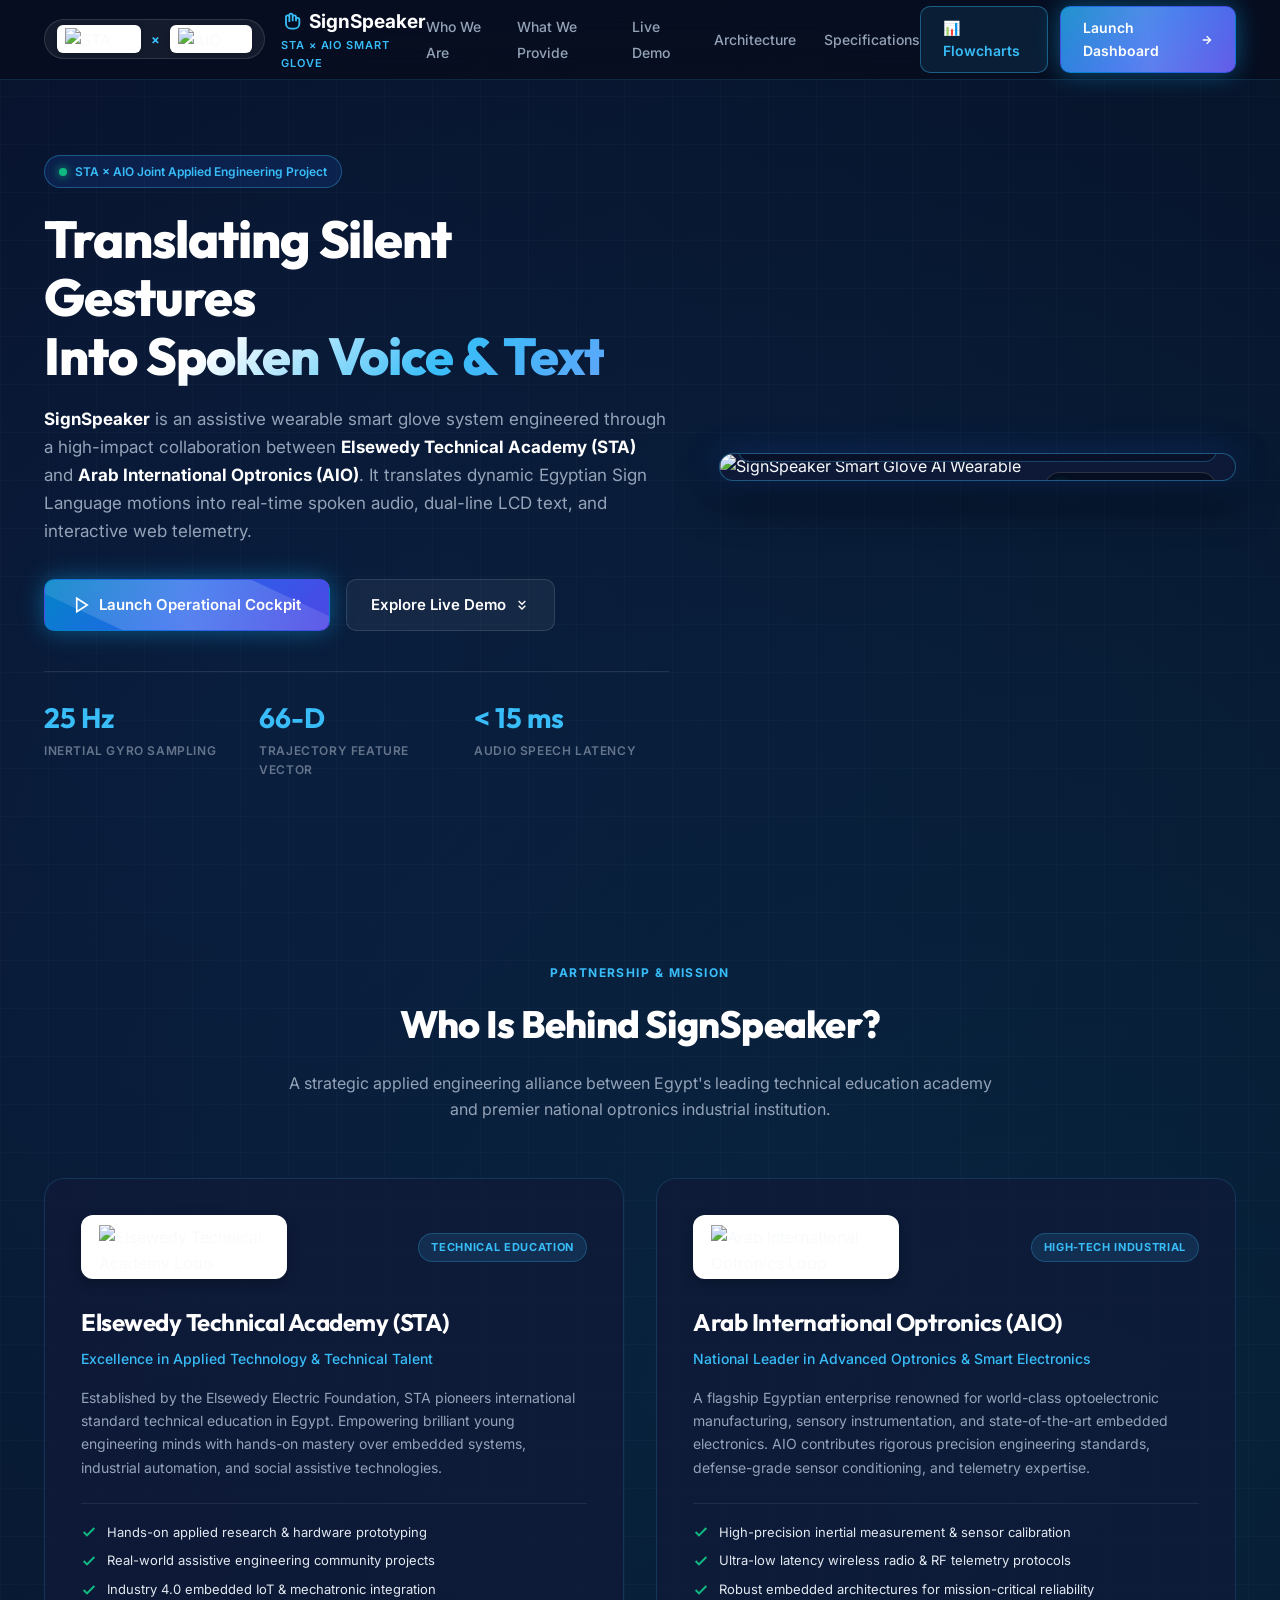
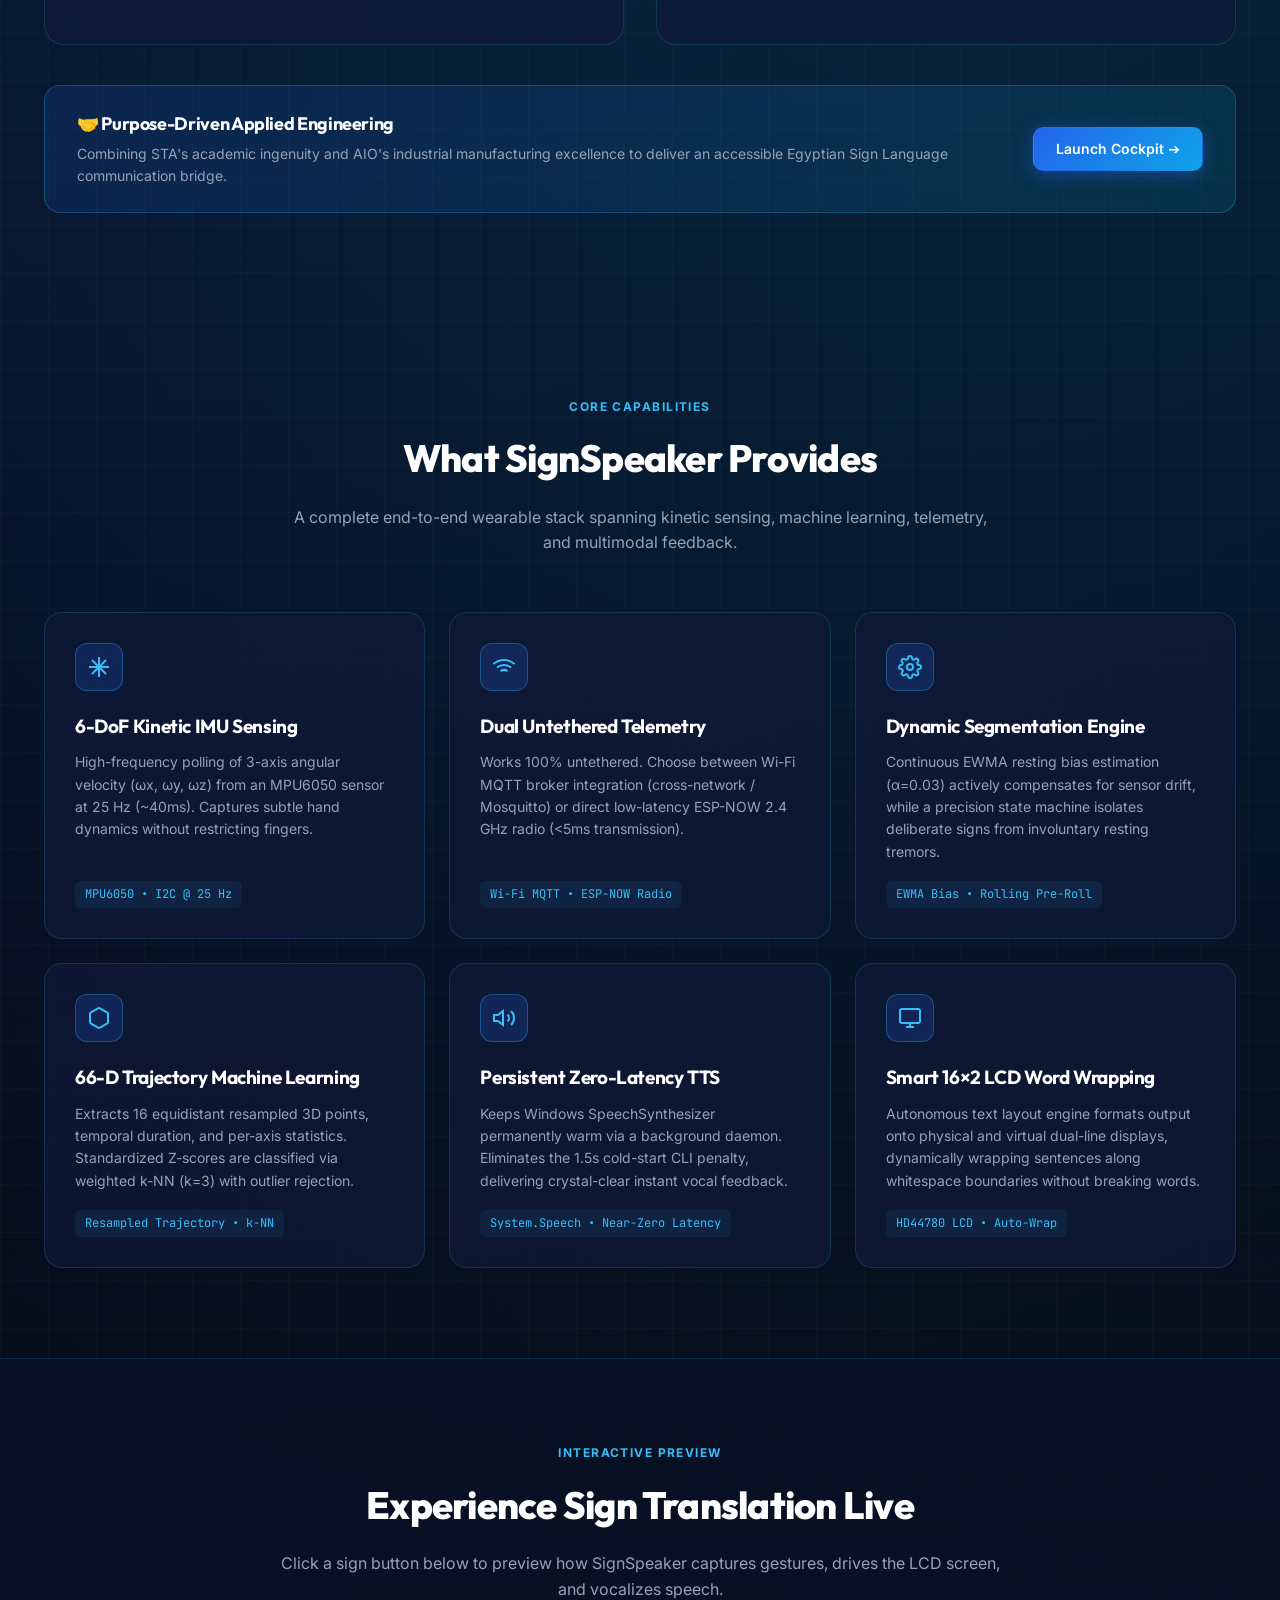
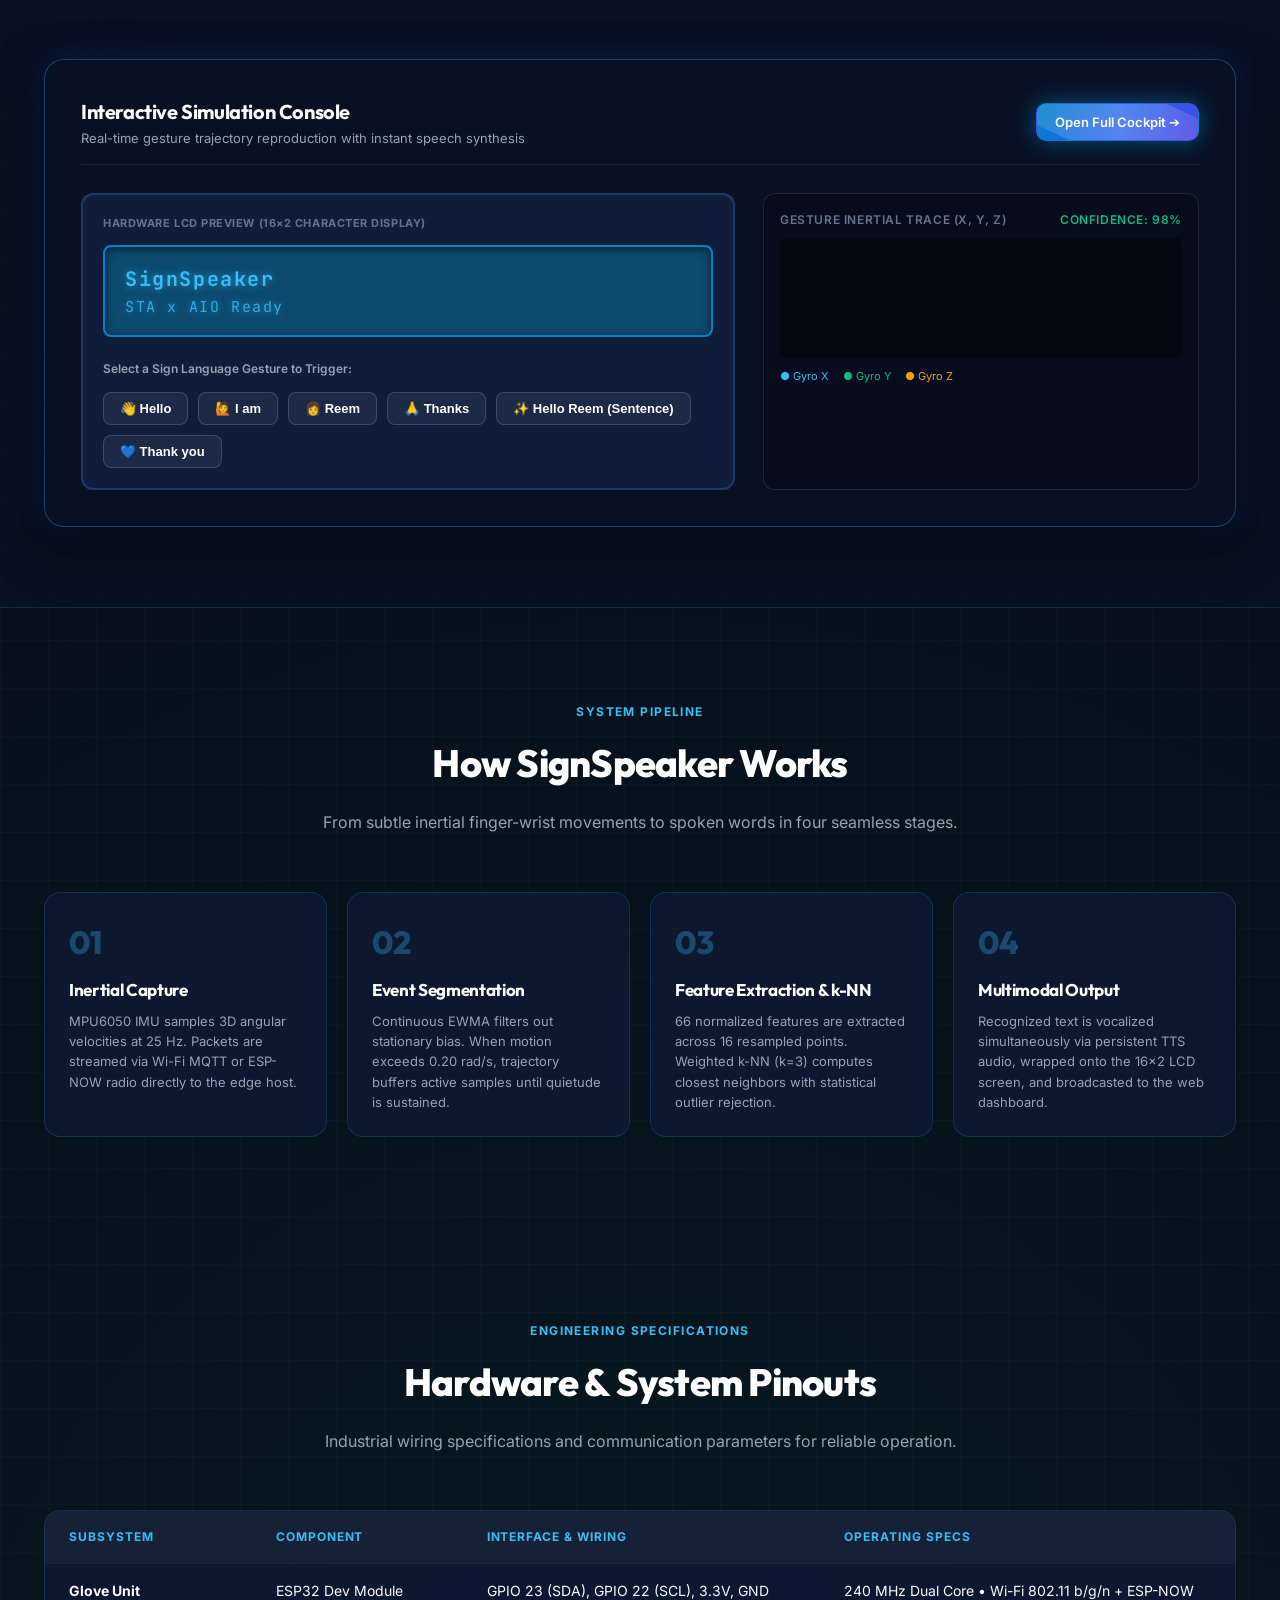
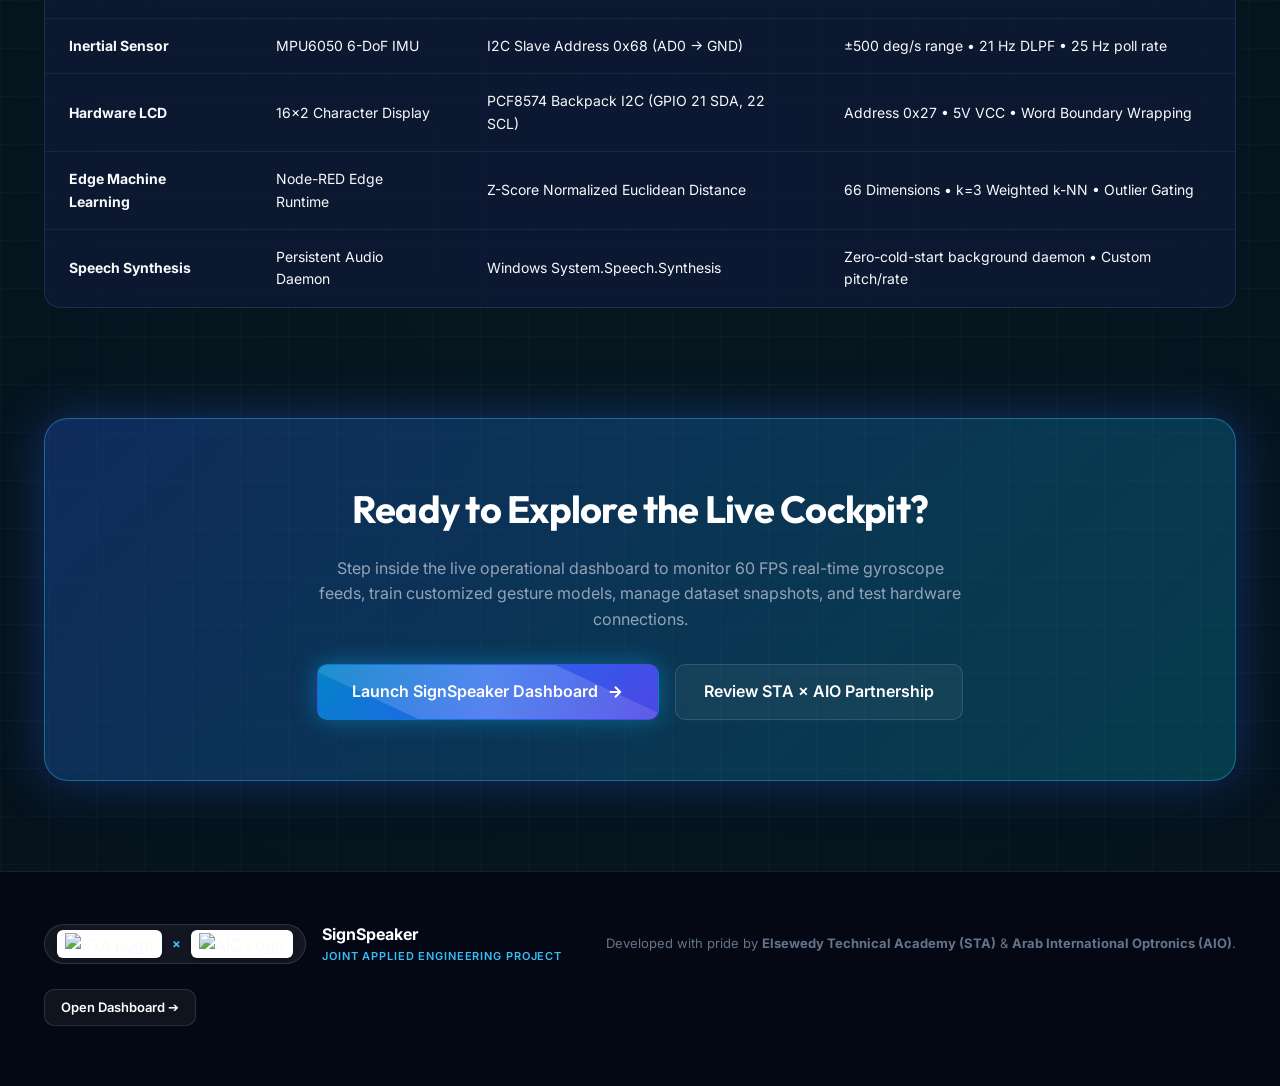
==== commit f9c0c124: "feat: add interactive Flowchart Studio & Architecture Explorer website and update documentation" ====
--- a/dashboard/landing.html
+++ b/dashboard/landing.html
@@ -976,6 +976,9 @@
     </ul>
 
     <div class="nav-cta">
+      <a href="http://localhost:3000" target="_blank" class="btn btn-secondary" style="border: 1px solid rgba(56, 189, 248, 0.4); color: #38bdf8; background: rgba(56, 189, 248, 0.1);">
+        <span>📊 Flowcharts</span>
+      </a>
       <a href="/glove/dashboard" class="btn btn-primary btn-glow" id="launchCockpitNav">
         <span>Launch Dashboard</span>
         <svg width="16" height="16" viewBox="0 0 24 24" fill="none" stroke="currentColor" stroke-width="2.5"><path d="M5 12h14M12 5l7 7-7 7"/></svg>
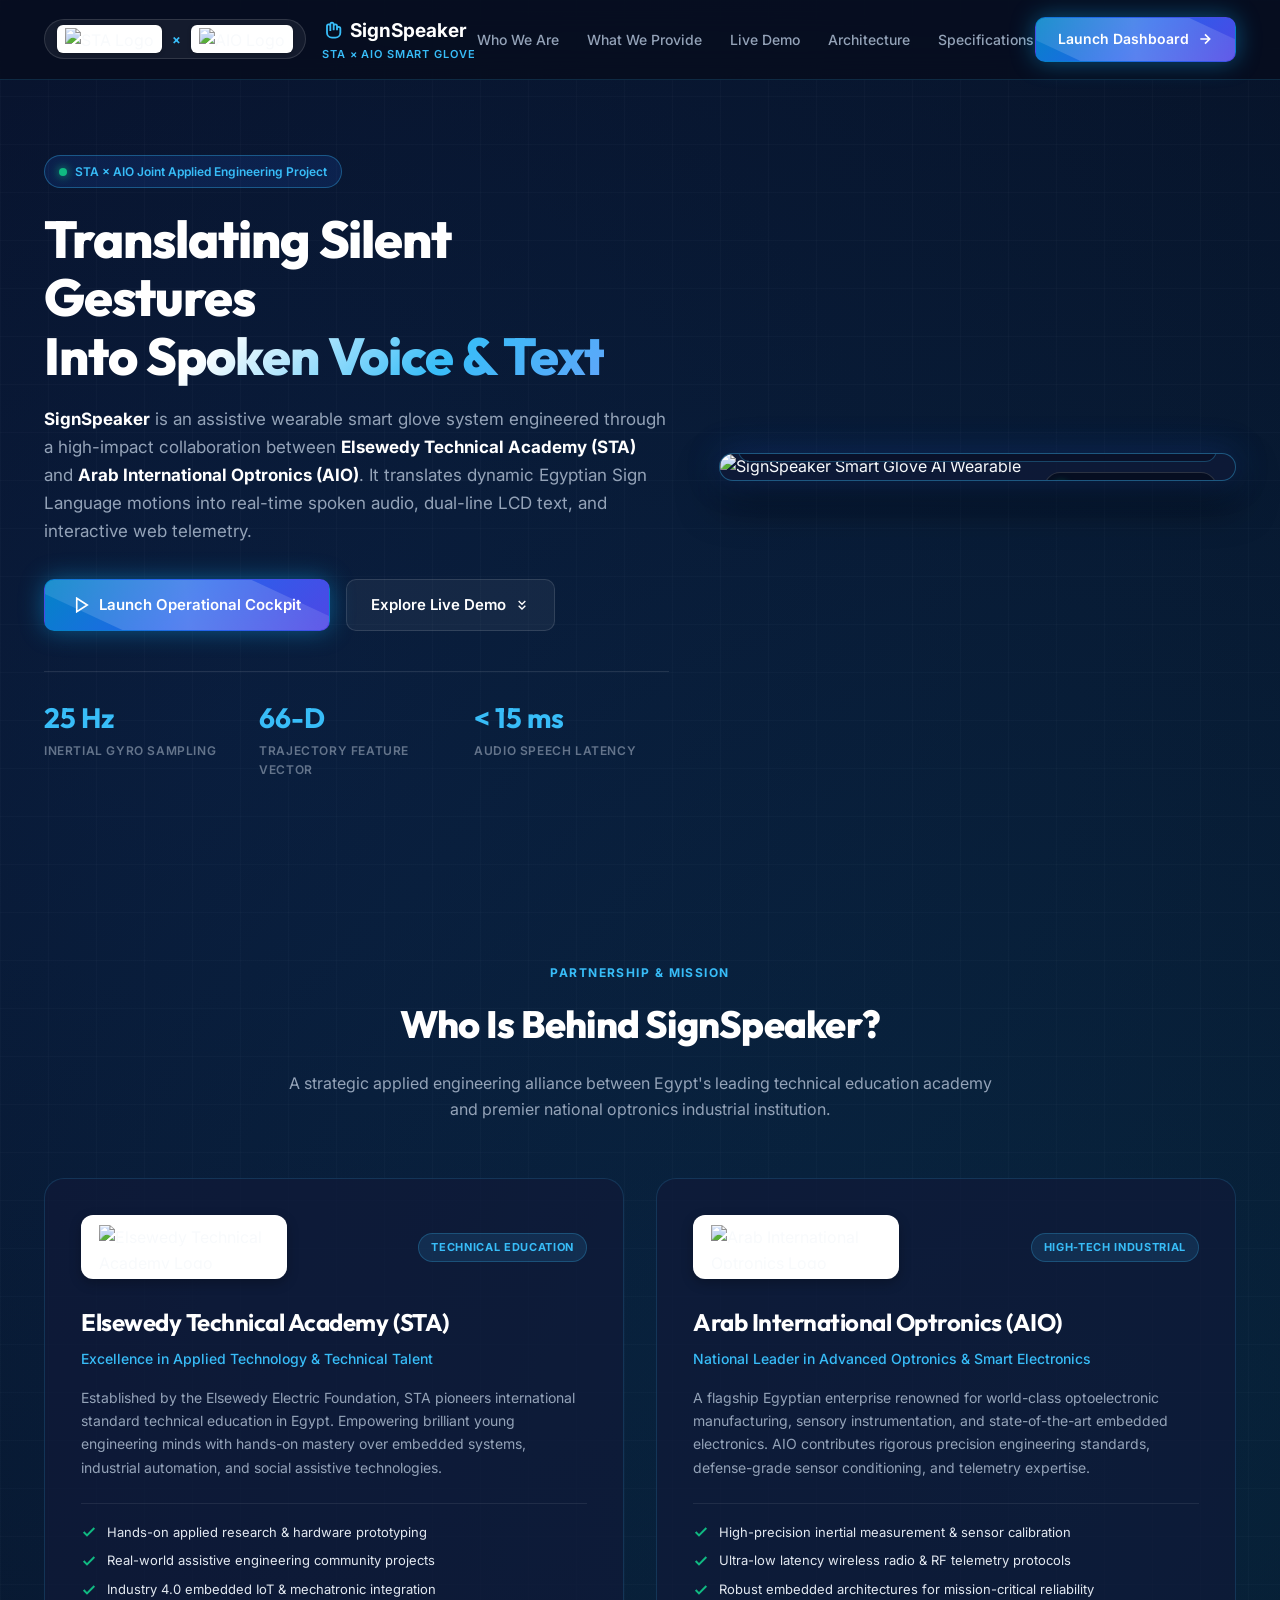
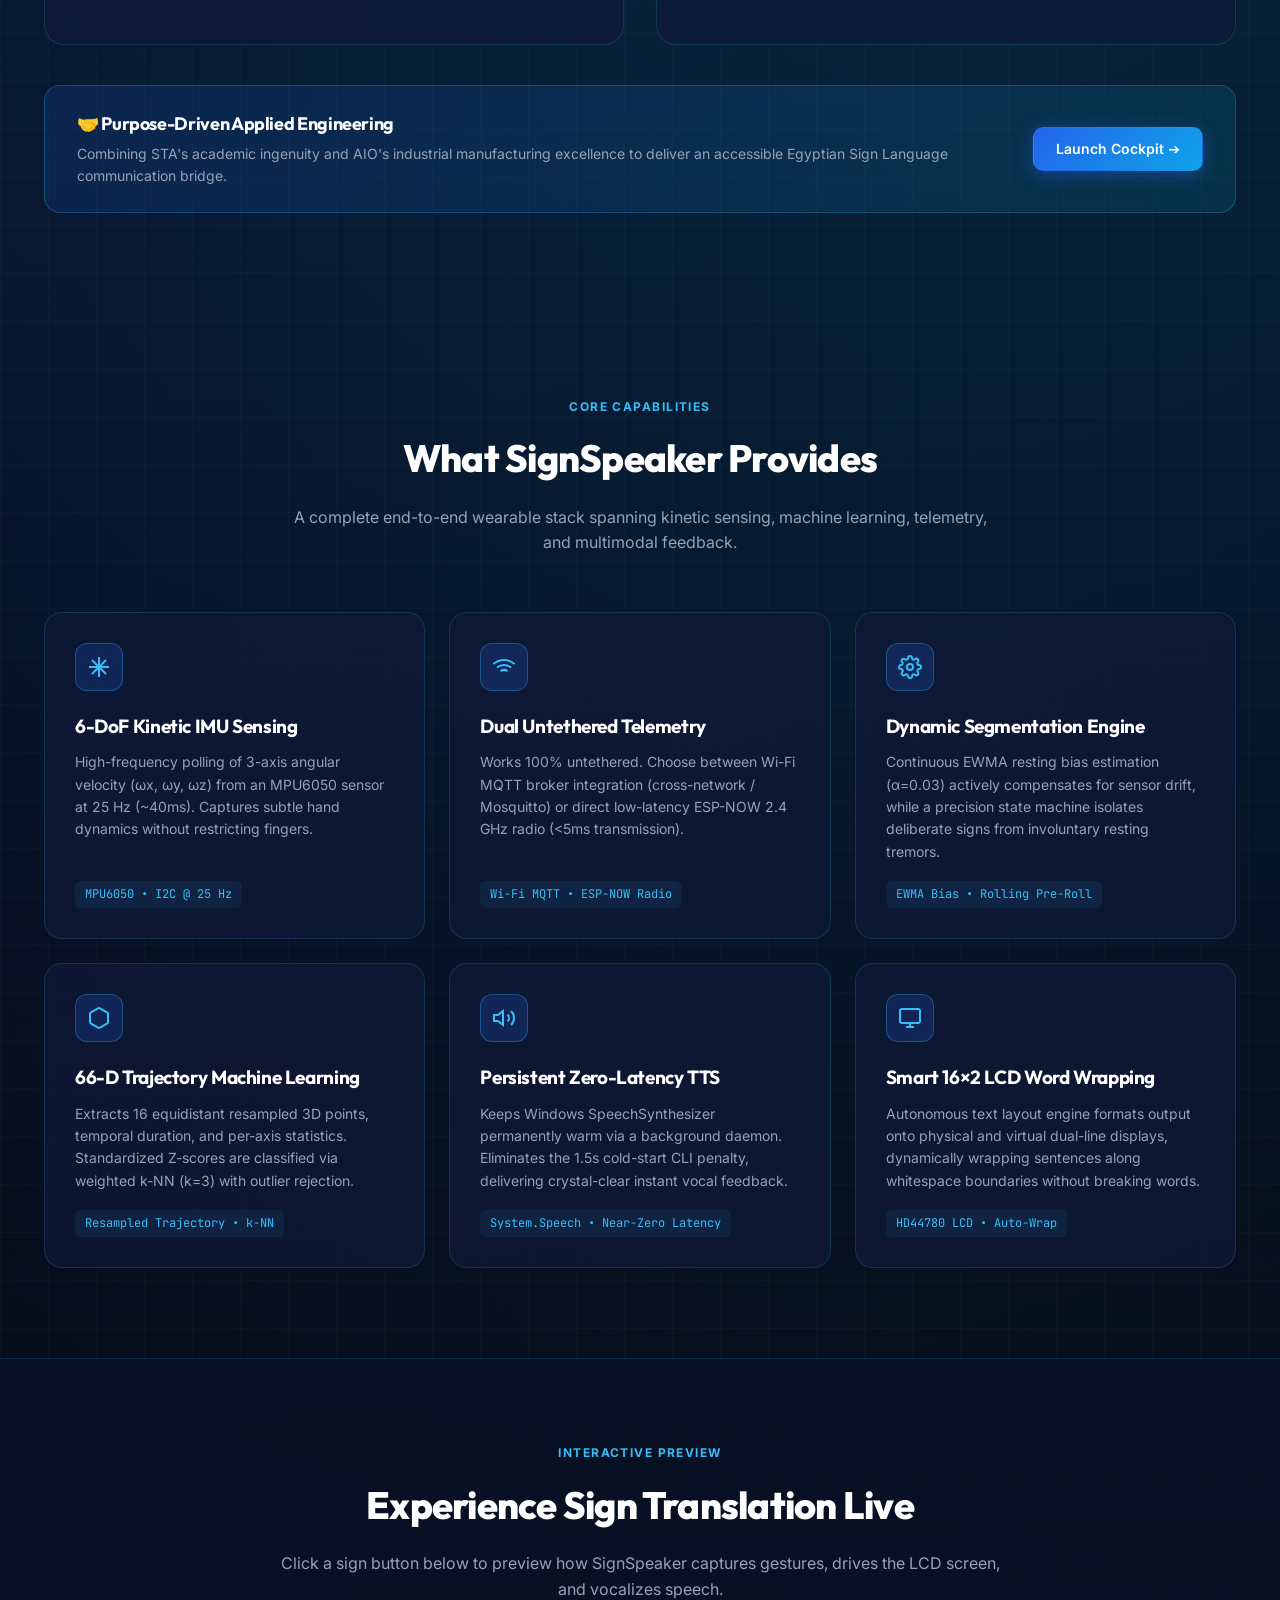
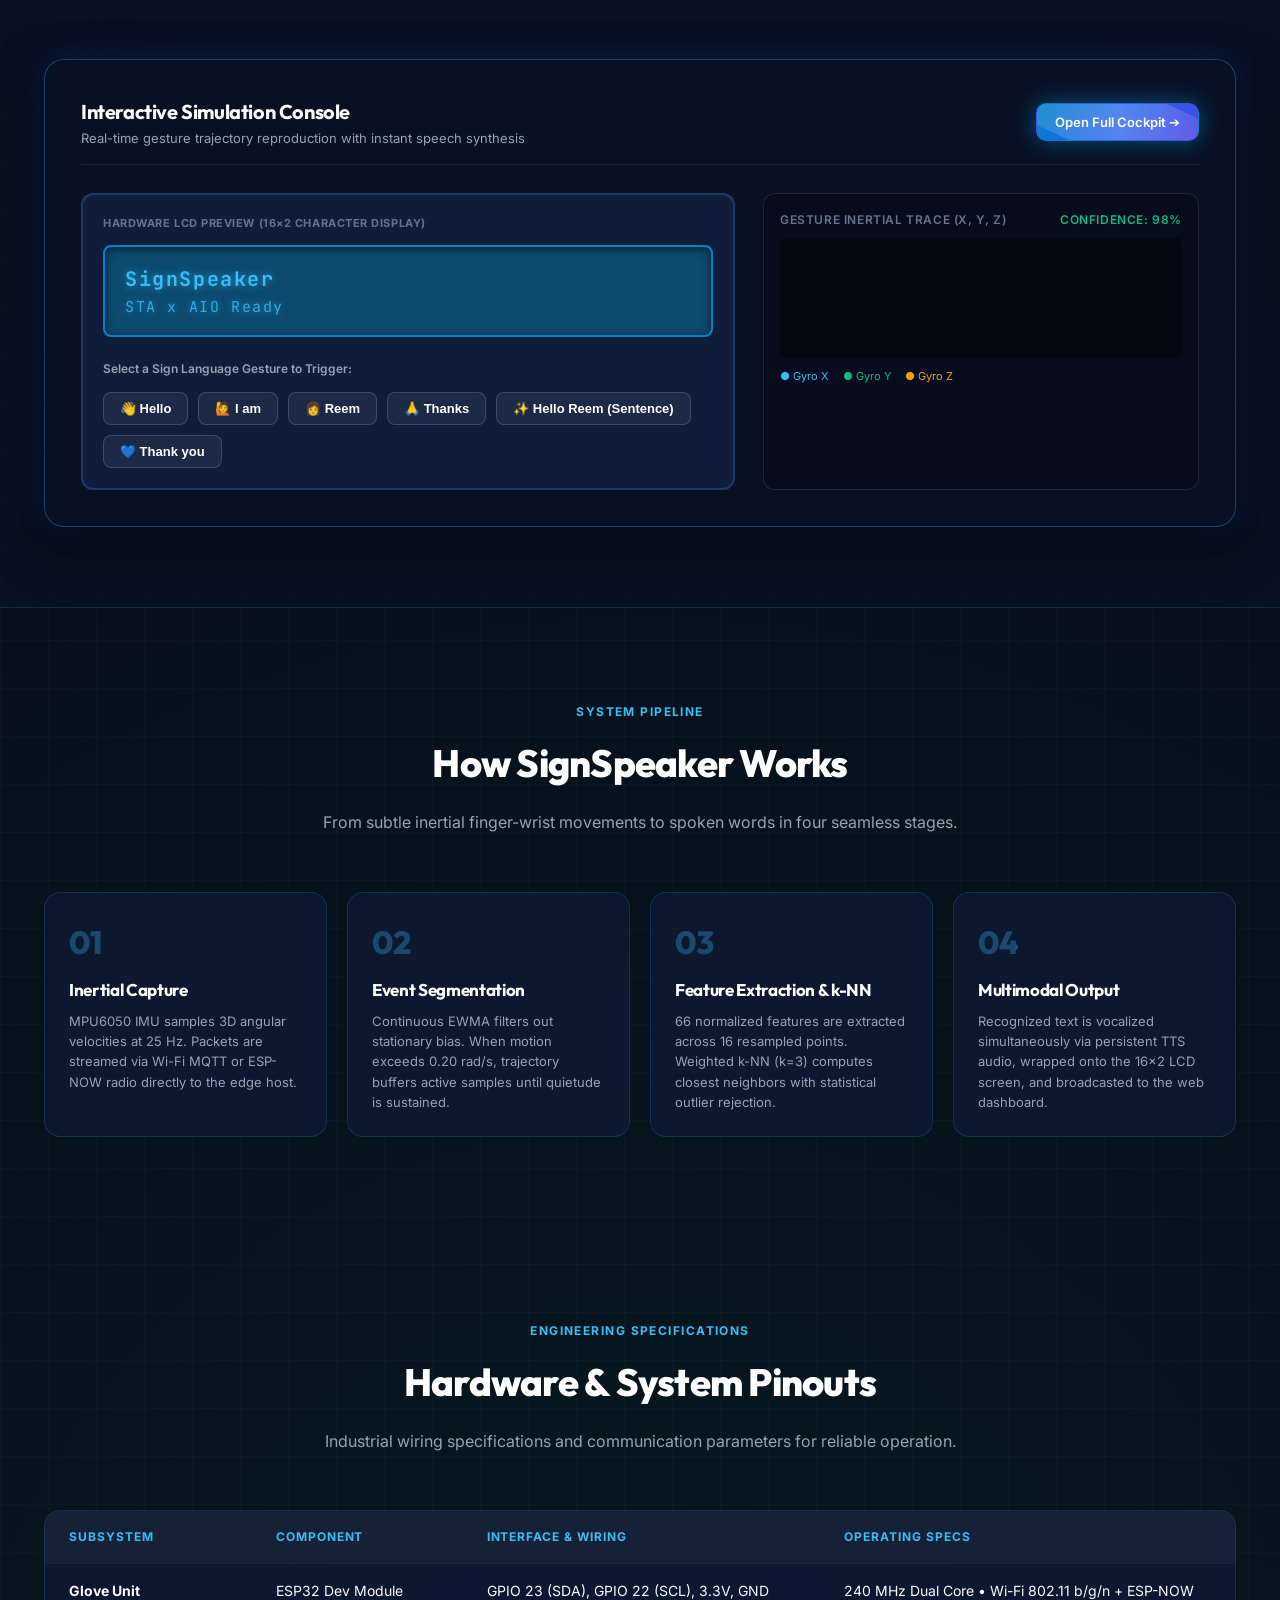
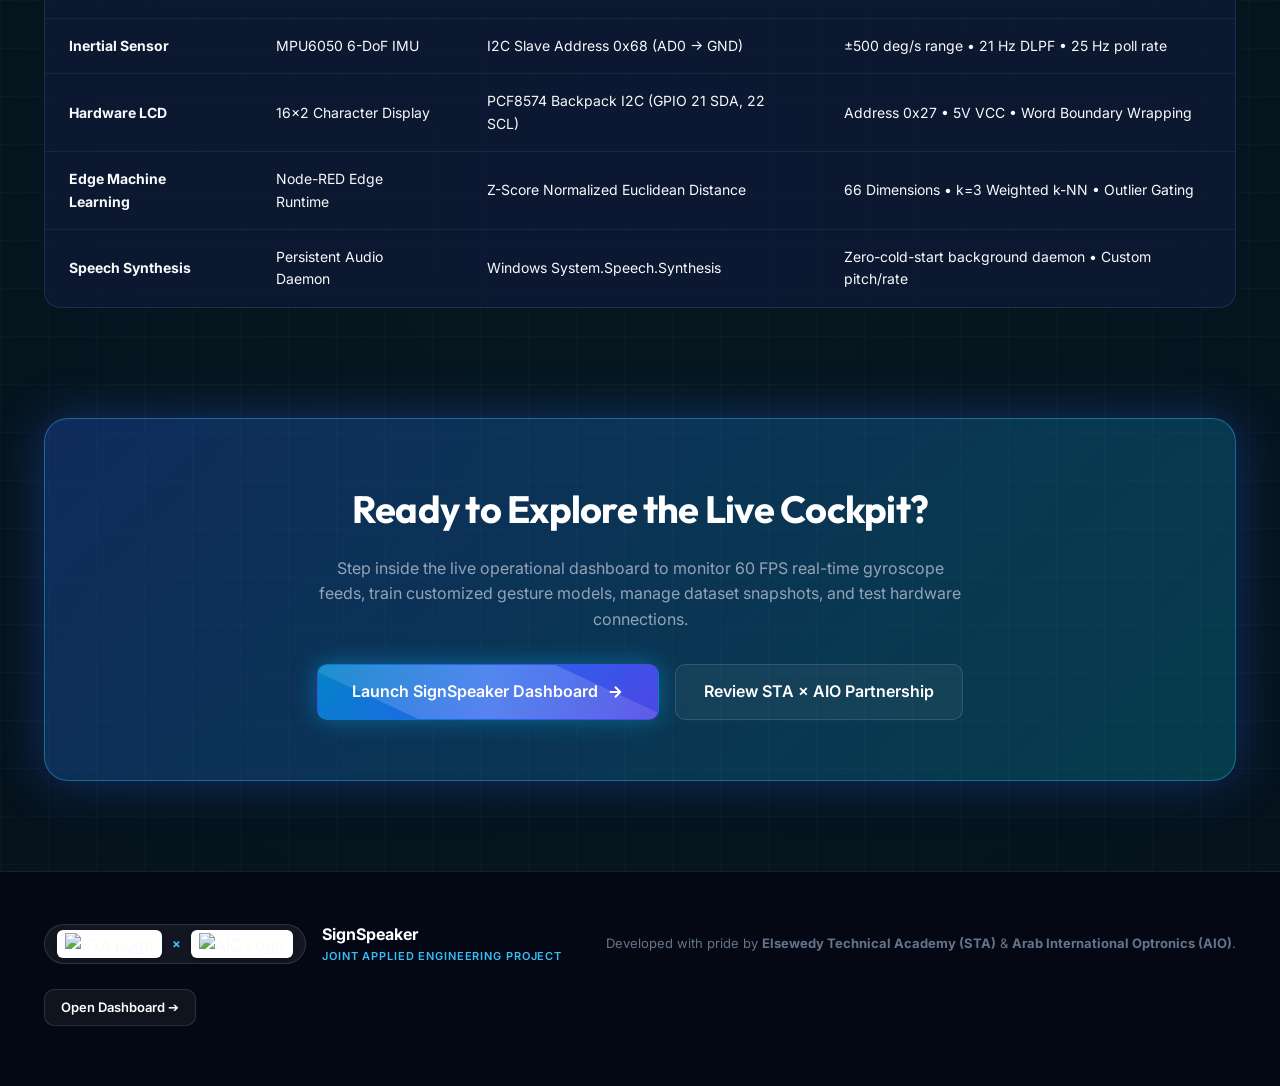
==== commit 89d333ce: "Remove flowcharts navigation from landing page and dashboard header; update documentation" ====
--- a/dashboard/landing.html
+++ b/dashboard/landing.html
@@ -976,9 +976,6 @@
     </ul>
 
     <div class="nav-cta">
-      <a href="http://localhost:3000" target="_blank" class="btn btn-secondary" style="border: 1px solid rgba(56, 189, 248, 0.4); color: #38bdf8; background: rgba(56, 189, 248, 0.1);">
-        <span>📊 Flowcharts</span>
-      </a>
       <a href="/glove/dashboard" class="btn btn-primary btn-glow" id="launchCockpitNav">
         <span>Launch Dashboard</span>
         <svg width="16" height="16" viewBox="0 0 24 24" fill="none" stroke="currentColor" stroke-width="2.5"><path d="M5 12h14M12 5l7 7-7 7"/></svg>
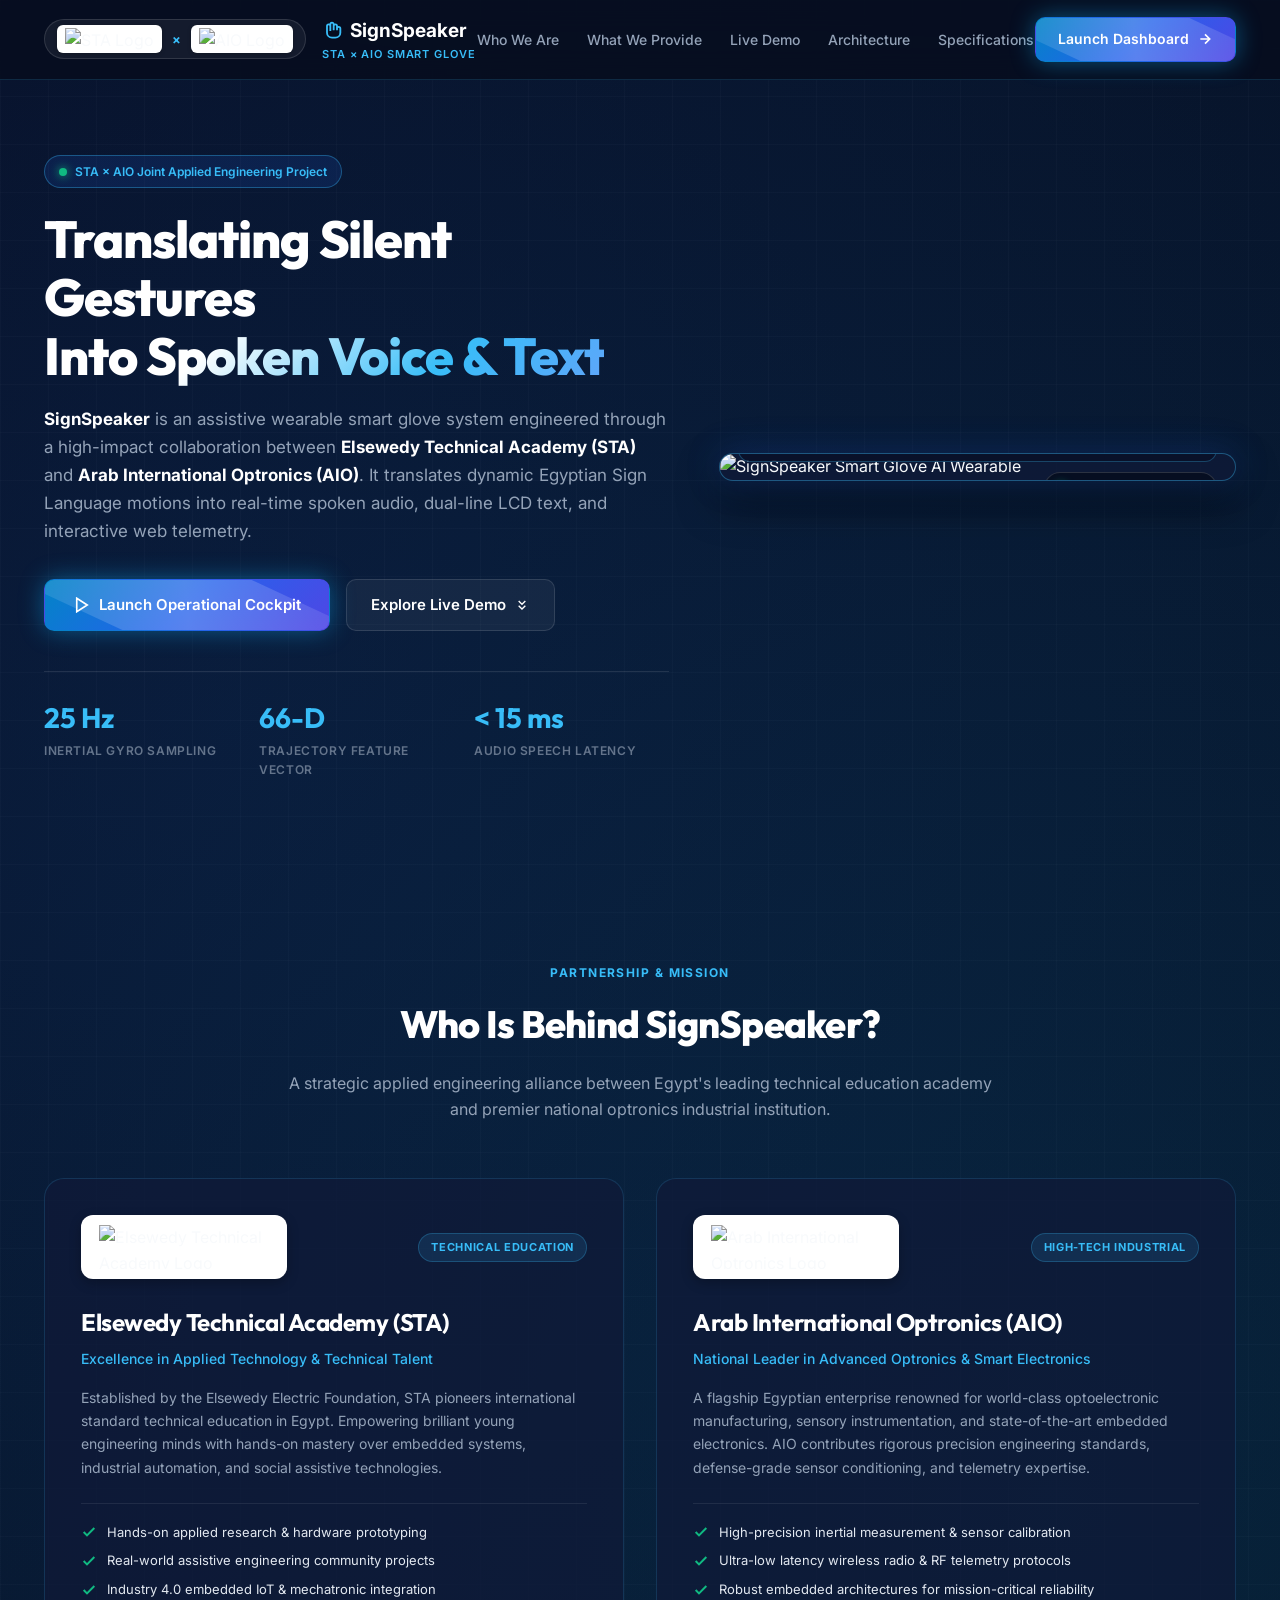
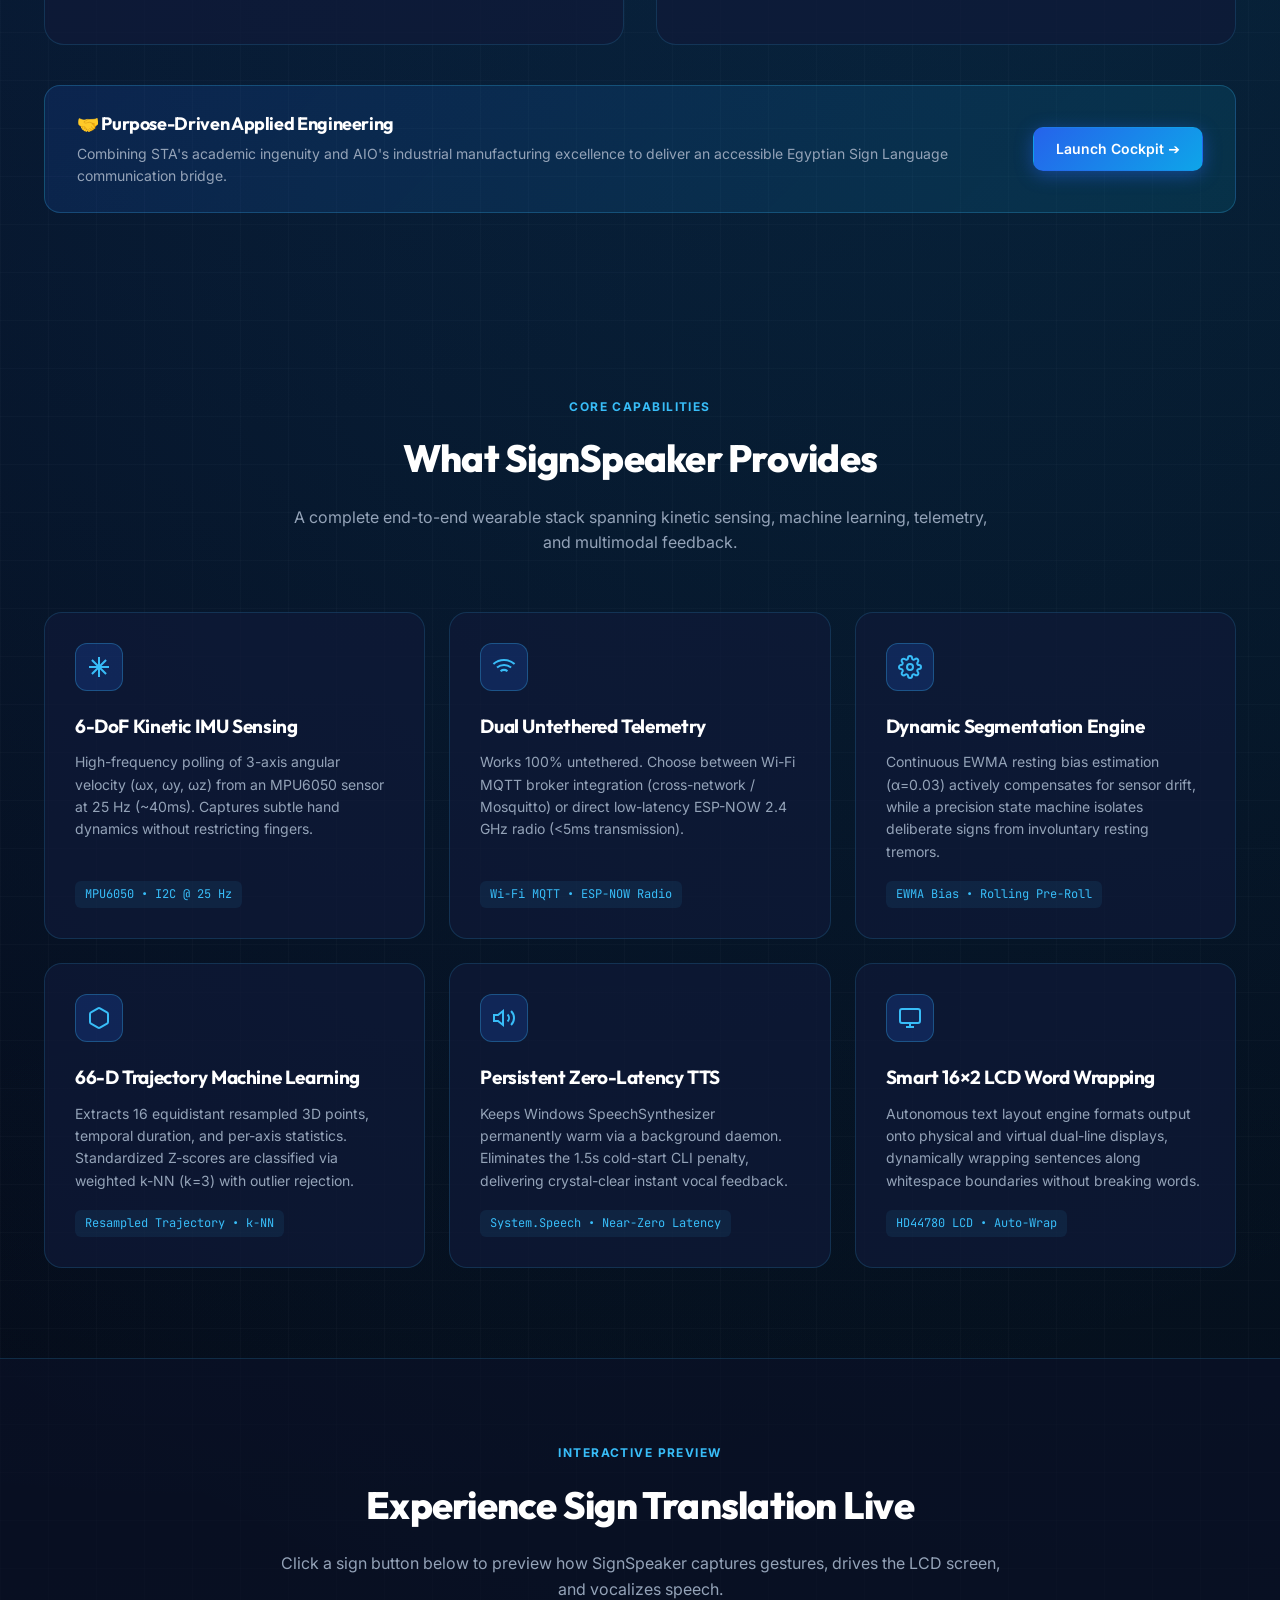
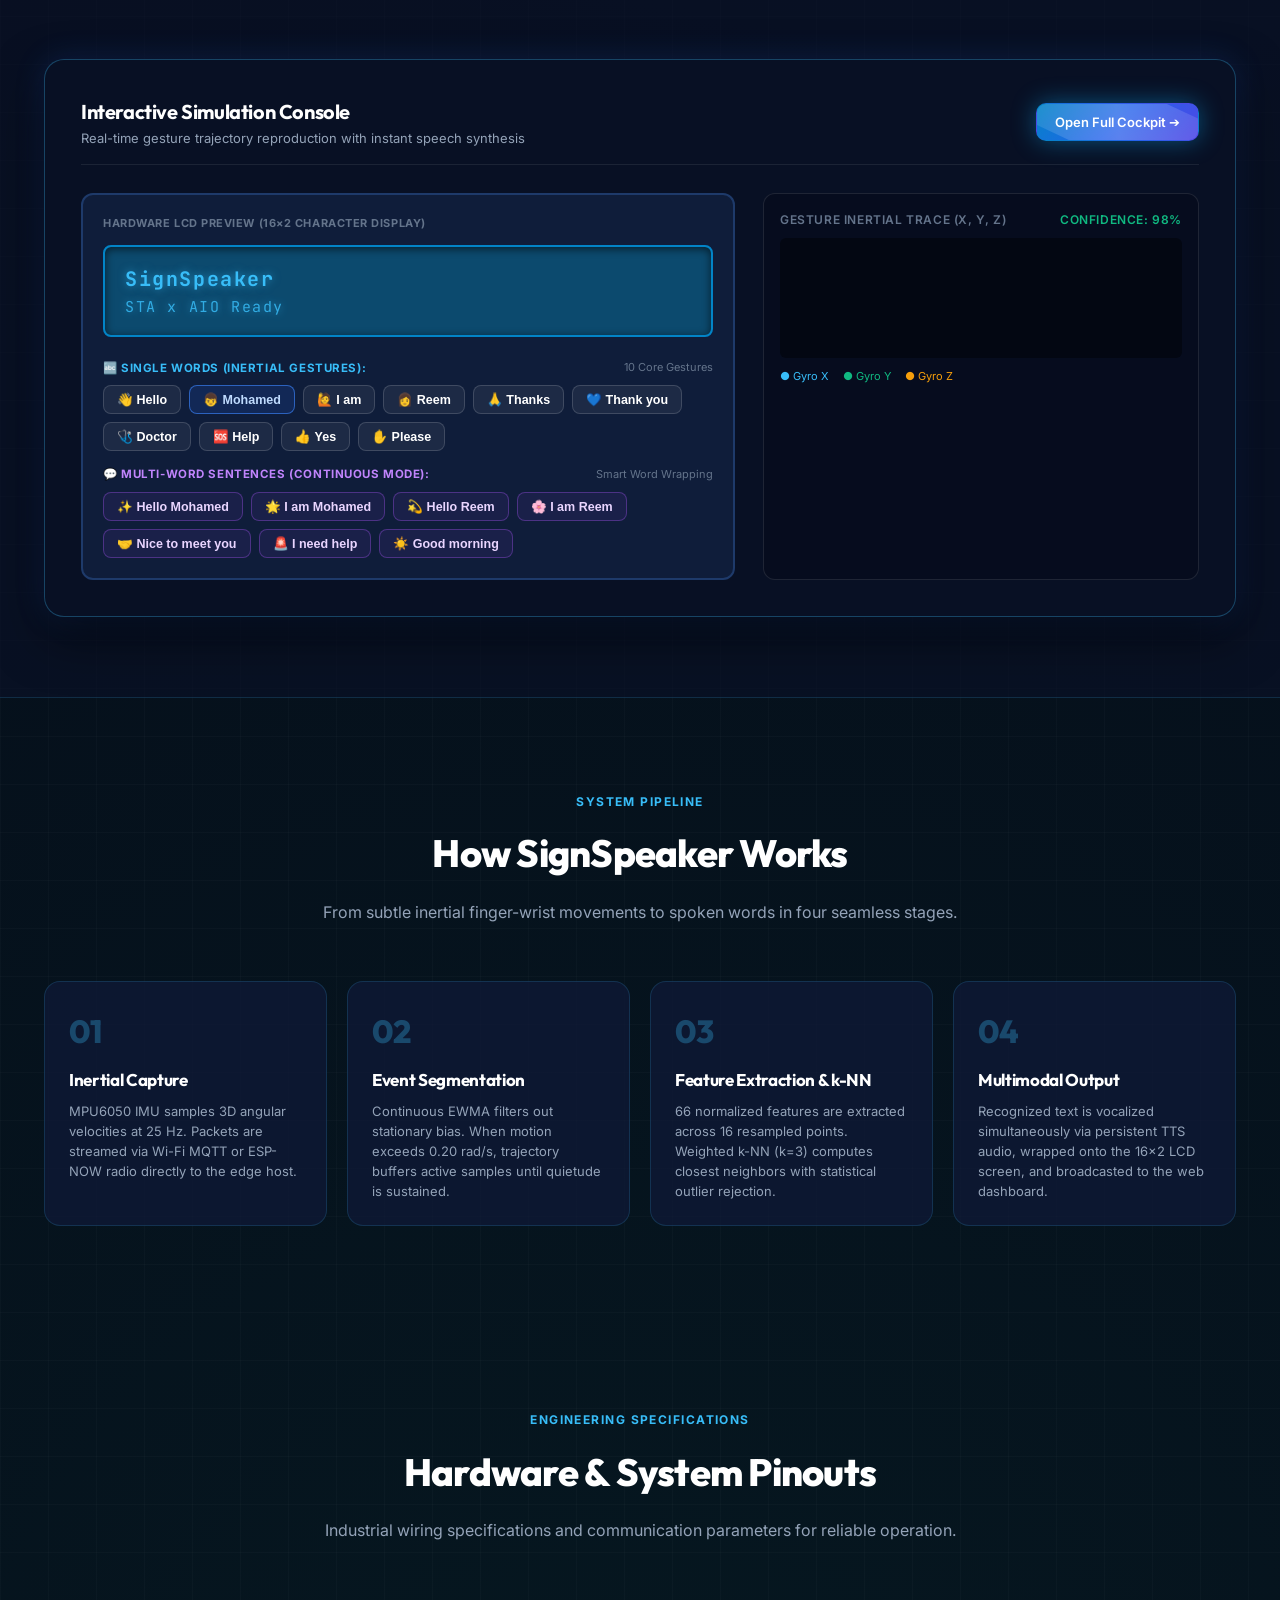
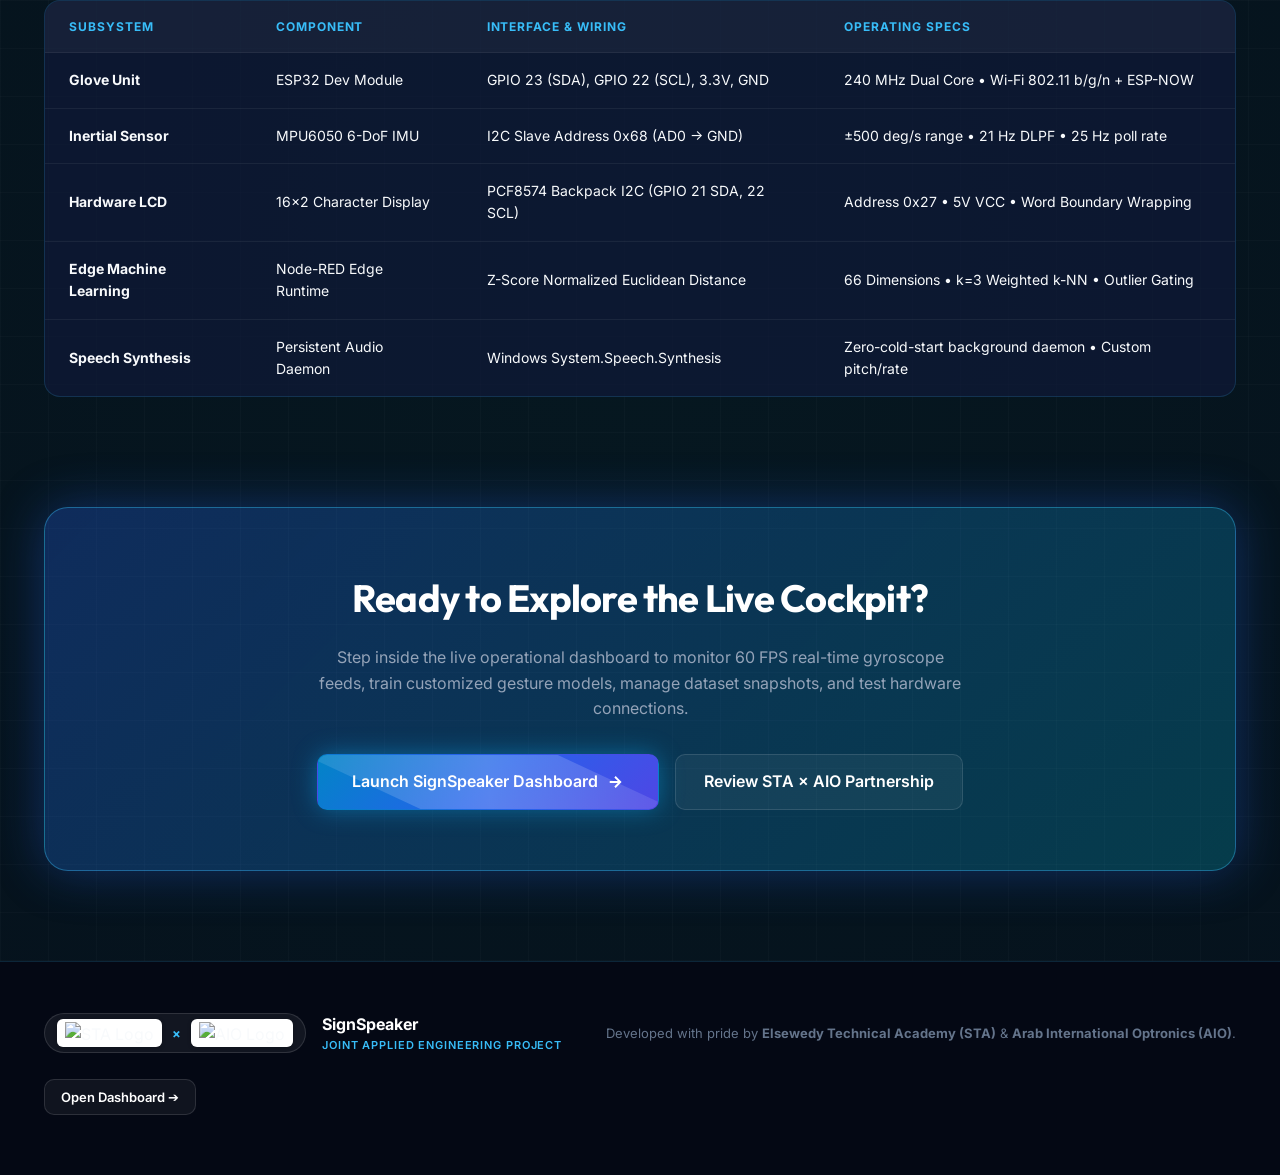
==== commit 1c7fda29: "feat: add Mohamed gesture, expanded vocabulary, and multi-word sentences to simulation console and d" ====
--- a/dashboard/landing.html
+++ b/dashboard/landing.html
@@ -746,26 +746,50 @@
 .demo-word-buttons {
   display: flex;
   flex-wrap: wrap;
-  gap: 10px;
-  margin-top: 14px;
+  gap: 8px;
+  margin-top: 8px;
 }
 
 .demo-word-btn {
   background: rgba(255, 255, 255, 0.06);
   border: 1px solid rgba(255, 255, 255, 0.15);
   color: #ffffff;
-  padding: 8px 16px;
+  padding: 6px 13px;
   border-radius: 8px;
-  font-size: 13px;
+  font-size: 12.5px;
   font-weight: 600;
   cursor: pointer;
   transition: all 0.15s ease;
+  display: inline-flex;
+  align-items: center;
+  gap: 6px;
+  white-space: nowrap;
 }
 
 .demo-word-btn:hover, .demo-word-btn.active {
   background: var(--primary);
   border-color: var(--cyan-bright);
   box-shadow: 0 0 14px var(--primary-glow);
+  transform: translateY(-1px);
+}
+
+.demo-word-btn.highlight-mohamed {
+  border-color: rgba(59, 130, 246, 0.65);
+  background: rgba(37, 99, 235, 0.16);
+  color: #bfdbfe;
+}
+
+.demo-word-btn.btn-sentence {
+  border-color: rgba(168, 85, 247, 0.35);
+  background: rgba(168, 85, 247, 0.08);
+  color: #e9d5ff;
+}
+
+.demo-word-btn.btn-sentence:hover, .demo-word-btn.btn-sentence.active {
+  background: #7c3aed;
+  border-color: #c084fc;
+  box-shadow: 0 0 14px rgba(168, 85, 247, 0.5);
+  color: #ffffff;
 }
 
 .waveform-canvas-box {
@@ -1260,16 +1284,39 @@
           </div>
 
           <div style="margin-top: 10px;">
-            <div style="font-size: 12px; color: var(--text-muted); margin-bottom: 8px; font-weight: 600;">
-              Select a Sign Language Gesture to Trigger:
+            <div style="display: flex; justify-content: space-between; align-items: center; margin-bottom: 6px;">
+              <span style="font-size: 11.5px; color: var(--cyan-bright); font-weight: 700; text-transform: uppercase; letter-spacing: 0.05em;">
+                🔤 Single Words (Inertial Gestures):
+              </span>
+              <span style="font-size: 11px; color: var(--text-dim);">10 Core Gestures</span>
+            </div>
+            <div class="demo-word-buttons" style="margin-bottom: 14px;">
+              <button class="demo-word-btn" data-word="Hello" onclick="triggerDemo('Hello')">👋 Hello</button>
+              <button class="demo-word-btn highlight-mohamed" data-word="Mohamed" onclick="triggerDemo('Mohamed')">👦 Mohamed</button>
+              <button class="demo-word-btn" data-word="I am" onclick="triggerDemo('I am')">🙋 I am</button>
+              <button class="demo-word-btn" data-word="Reem" onclick="triggerDemo('Reem')">👩 Reem</button>
+              <button class="demo-word-btn" data-word="Thanks" onclick="triggerDemo('Thanks')">🙏 Thanks</button>
+              <button class="demo-word-btn" data-word="Thank you" onclick="triggerDemo('Thank you')">💙 Thank you</button>
+              <button class="demo-word-btn" data-word="Doctor" onclick="triggerDemo('Doctor')">🩺 Doctor</button>
+              <button class="demo-word-btn" data-word="Help" onclick="triggerDemo('Help')">🆘 Help</button>
+              <button class="demo-word-btn" data-word="Yes" onclick="triggerDemo('Yes')">👍 Yes</button>
+              <button class="demo-word-btn" data-word="Please" onclick="triggerDemo('Please')">✋ Please</button>
+            </div>
+
+            <div style="display: flex; justify-content: space-between; align-items: center; margin-bottom: 6px;">
+              <span style="font-size: 11.5px; color: #c084fc; font-weight: 700; text-transform: uppercase; letter-spacing: 0.05em;">
+                💬 Multi-Word Sentences (Continuous Mode):
+              </span>
+              <span style="font-size: 11px; color: var(--text-dim);">Smart Word Wrapping</span>
             </div>
             <div class="demo-word-buttons">
-              <button class="demo-word-btn" onclick="triggerDemo('Hello')">👋 Hello</button>
-              <button class="demo-word-btn" onclick="triggerDemo('I am')">🙋 I am</button>
-              <button class="demo-word-btn" onclick="triggerDemo('Reem')">👩 Reem</button>
-              <button class="demo-word-btn" onclick="triggerDemo('Thanks')">🙏 Thanks</button>
-              <button class="demo-word-btn" onclick="triggerDemo('Hello Reem')">✨ Hello Reem (Sentence)</button>
-              <button class="demo-word-btn" onclick="triggerDemo('Thank you')">💙 Thank you</button>
+              <button class="demo-word-btn btn-sentence" data-word="Hello Mohamed" onclick="triggerDemo('Hello Mohamed')">✨ Hello Mohamed</button>
+              <button class="demo-word-btn btn-sentence" data-word="I am Mohamed" onclick="triggerDemo('I am Mohamed')">🌟 I am Mohamed</button>
+              <button class="demo-word-btn btn-sentence" data-word="Hello Reem" onclick="triggerDemo('Hello Reem')">💫 Hello Reem</button>
+              <button class="demo-word-btn btn-sentence" data-word="I am Reem" onclick="triggerDemo('I am Reem')">🌸 I am Reem</button>
+              <button class="demo-word-btn btn-sentence" data-word="Nice to meet you" onclick="triggerDemo('Nice to meet you')">🤝 Nice to meet you</button>
+              <button class="demo-word-btn btn-sentence" data-word="I need help" onclick="triggerDemo('I need help')">🚨 I need help</button>
+              <button class="demo-word-btn btn-sentence" data-word="Good morning" onclick="triggerDemo('Good morning')">☀️ Good morning</button>
             </div>
           </div>
         </div>
@@ -1469,14 +1516,22 @@
 let animationId = null;
 let currentPoints = [];
 
-function generatePoints(seed) {
+function generatePoints(seed, isMultiWord = false) {
   const pts = [];
-  const count = 40;
+  const count = isMultiWord ? 64 : 40;
   for (let i = 0; i < count; i++) {
     const t = i / count;
-    const x = Math.sin(t * Math.PI * 2 * seed + 0.5) * Math.exp(-t * 2) * 40;
-    const y = Math.cos(t * Math.PI * 3 * seed) * Math.sin(t * Math.PI) * 35;
-    const z = Math.sin(t * Math.PI * 4 * seed + 1.2) * 30;
+    let x, y, z;
+    if (isMultiWord) {
+      const burst = Math.sin(t * Math.PI) * (1 - 0.45 * Math.sin(t * Math.PI * 2) ** 2);
+      x = Math.sin(t * Math.PI * 4 * seed + 0.5) * burst * 42;
+      y = Math.cos(t * Math.PI * 5 * seed) * burst * 38;
+      z = Math.sin(t * Math.PI * 6 * seed + 1.2) * burst * 32;
+    } else {
+      x = Math.sin(t * Math.PI * 2 * seed + 0.5) * Math.exp(-t * 2) * 40;
+      y = Math.cos(t * Math.PI * 3 * seed) * Math.sin(t * Math.PI) * 35;
+      z = Math.sin(t * Math.PI * 4 * seed + 1.2) * 30;
+    }
     pts.push({ x, y, z });
   }
   return pts;
@@ -1536,20 +1591,23 @@
 function triggerDemo(word) {
   // Update buttons
   document.querySelectorAll('.demo-word-btn').forEach(btn => {
-    btn.classList.toggle('active', btn.textContent.includes(word));
+    const target = btn.getAttribute('data-word') || btn.innerText;
+    btn.classList.toggle('active', target.trim() === word.trim() || target.includes(word));
   });
 
-  // LCD text wrapping
+  // Smart LCD text wrapping (16x2 Character Display)
   if (word.length <= 16) {
     lcdL1.textContent = word;
     lcdL2.textContent = 'Confidence: 98%';
   } else {
-    const words = word.split(' ');
-    lcdL1.textContent = words[0] || '';
-    lcdL2.textContent = words.slice(1).join(' ') || '';
+    let splitIdx = 16;
+    const spaceIdx = word.lastIndexOf(' ', 16);
+    if (spaceIdx > 0) splitIdx = spaceIdx;
+    lcdL1.textContent = word.substring(0, splitIdx).trim();
+    lcdL2.textContent = word.substring(splitIdx).trim().substring(0, 16);
   }
 
-  demoConfidence.textContent = 'Confidence: ' + (94 + Math.floor(Math.random() * 5)) + '%';
+  demoConfidence.textContent = 'Confidence: ' + (95 + Math.floor(Math.random() * 4)) + '%';
 
   // Speak word using Web Speech API if supported
   if ('speechSynthesis' in window) {
@@ -1561,16 +1619,30 @@
   }
 
   // Animate Waveform
-  let seed = 1;
-  if (word === 'I am') seed = 2.2;
-  if (word === 'Reem') seed = 1.6;
-  if (word === 'Thanks') seed = 3.1;
-  if (word === 'Hello Reem') seed = 2.7;
-  if (word === 'Thank you') seed = 3.4;
-
-  currentPoints = generatePoints(seed);
+  const isMultiWord = word.includes(' ');
+  let seed = 1.0;
+  if (word === 'Hello') seed = 1.0;
+  else if (word === 'Mohamed') seed = 2.9;
+  else if (word === 'I am') seed = 2.2;
+  else if (word === 'Reem') seed = 1.6;
+  else if (word === 'Thanks') seed = 3.1;
+  else if (word === 'Thank you') seed = 3.4;
+  else if (word === 'Doctor') seed = 1.8;
+  else if (word === 'Help') seed = 4.2;
+  else if (word === 'Yes') seed = 1.3;
+  else if (word === 'Please') seed = 2.5;
+  else if (word === 'Hello Mohamed') seed = 3.8;
+  else if (word === 'I am Mohamed') seed = 4.1;
+  else if (word === 'Hello Reem') seed = 2.7;
+  else if (word === 'I am Reem') seed = 3.2;
+  else if (word === 'Nice to meet you') seed = 4.5;
+  else if (word === 'I need help') seed = 4.8;
+  else if (word === 'Good morning') seed = 3.5;
+  else seed = (word.length % 5) + 1.2;
+
+  currentPoints = generatePoints(seed, isMultiWord);
   let start = performance.now();
-  const duration = 700;
+  const duration = isMultiWord ? 1100 : 700;
 
   if (animationId) cancelAnimationFrame(animationId);
 
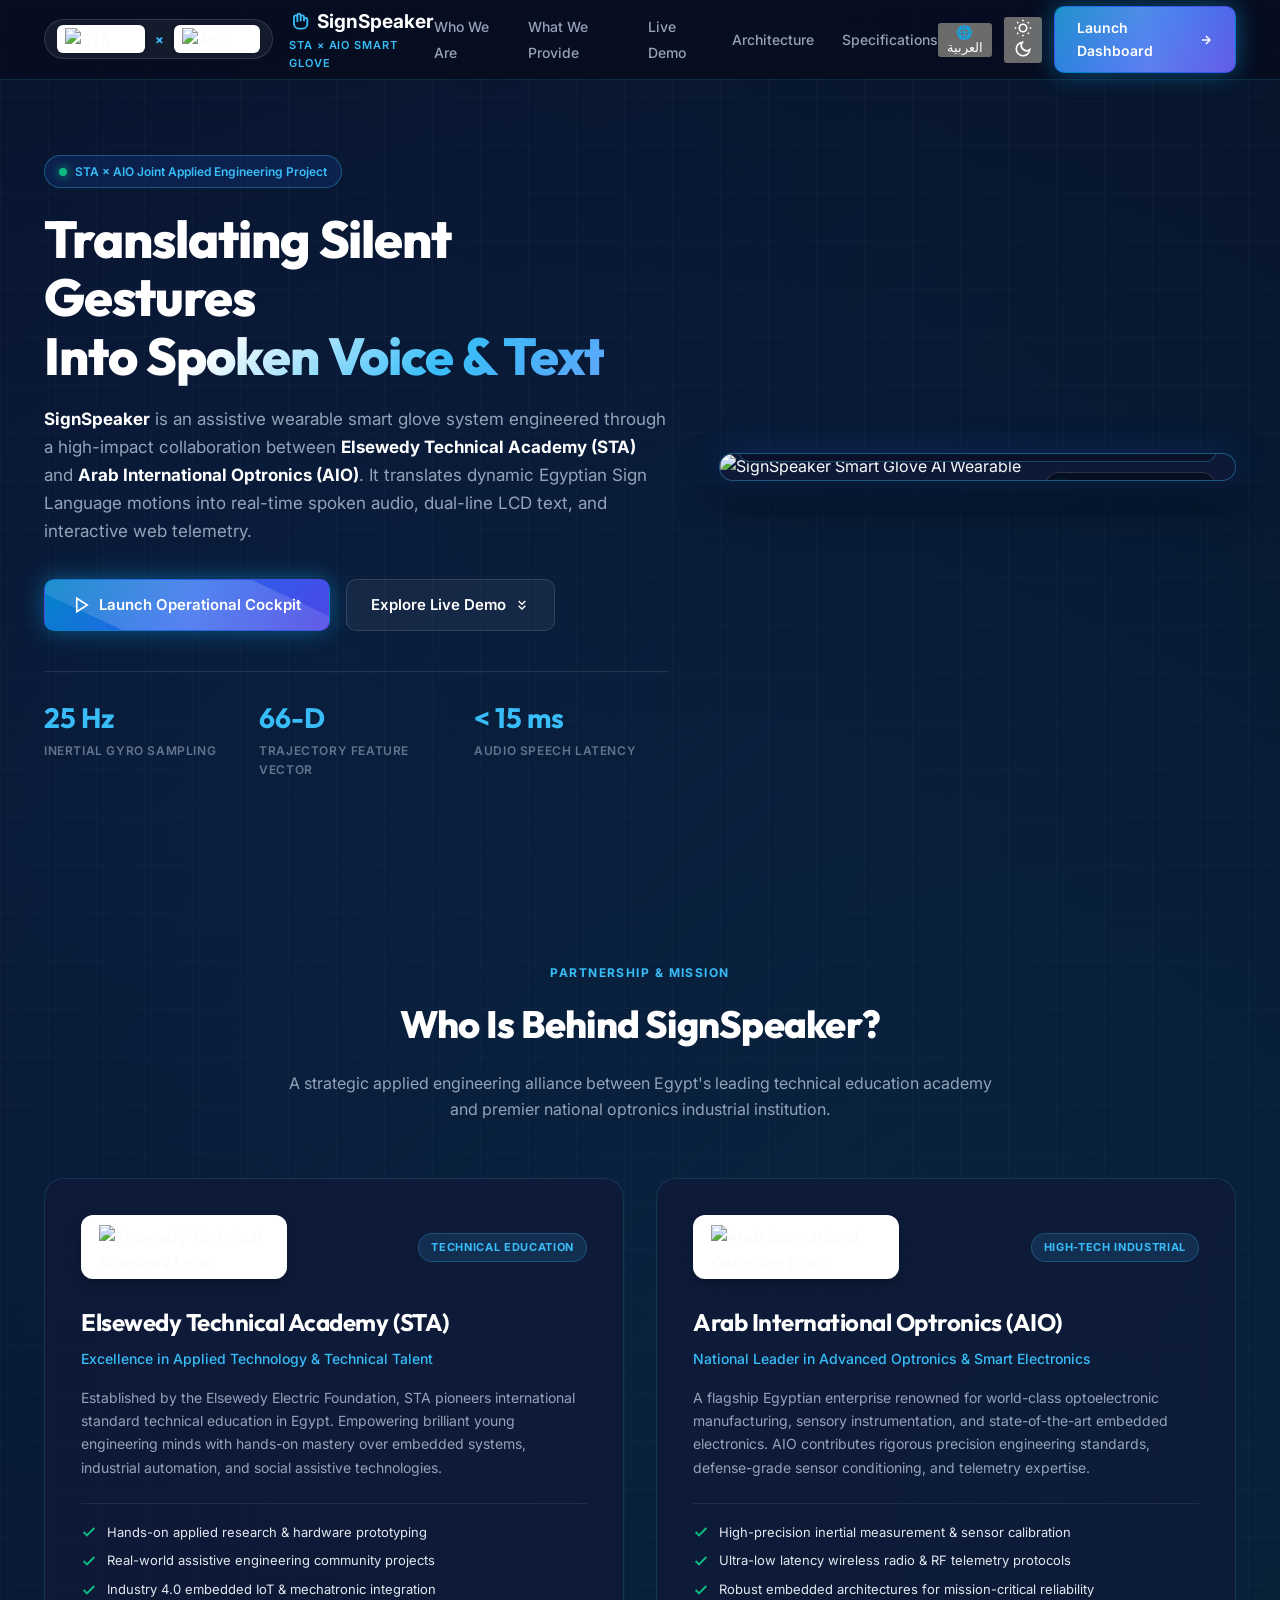
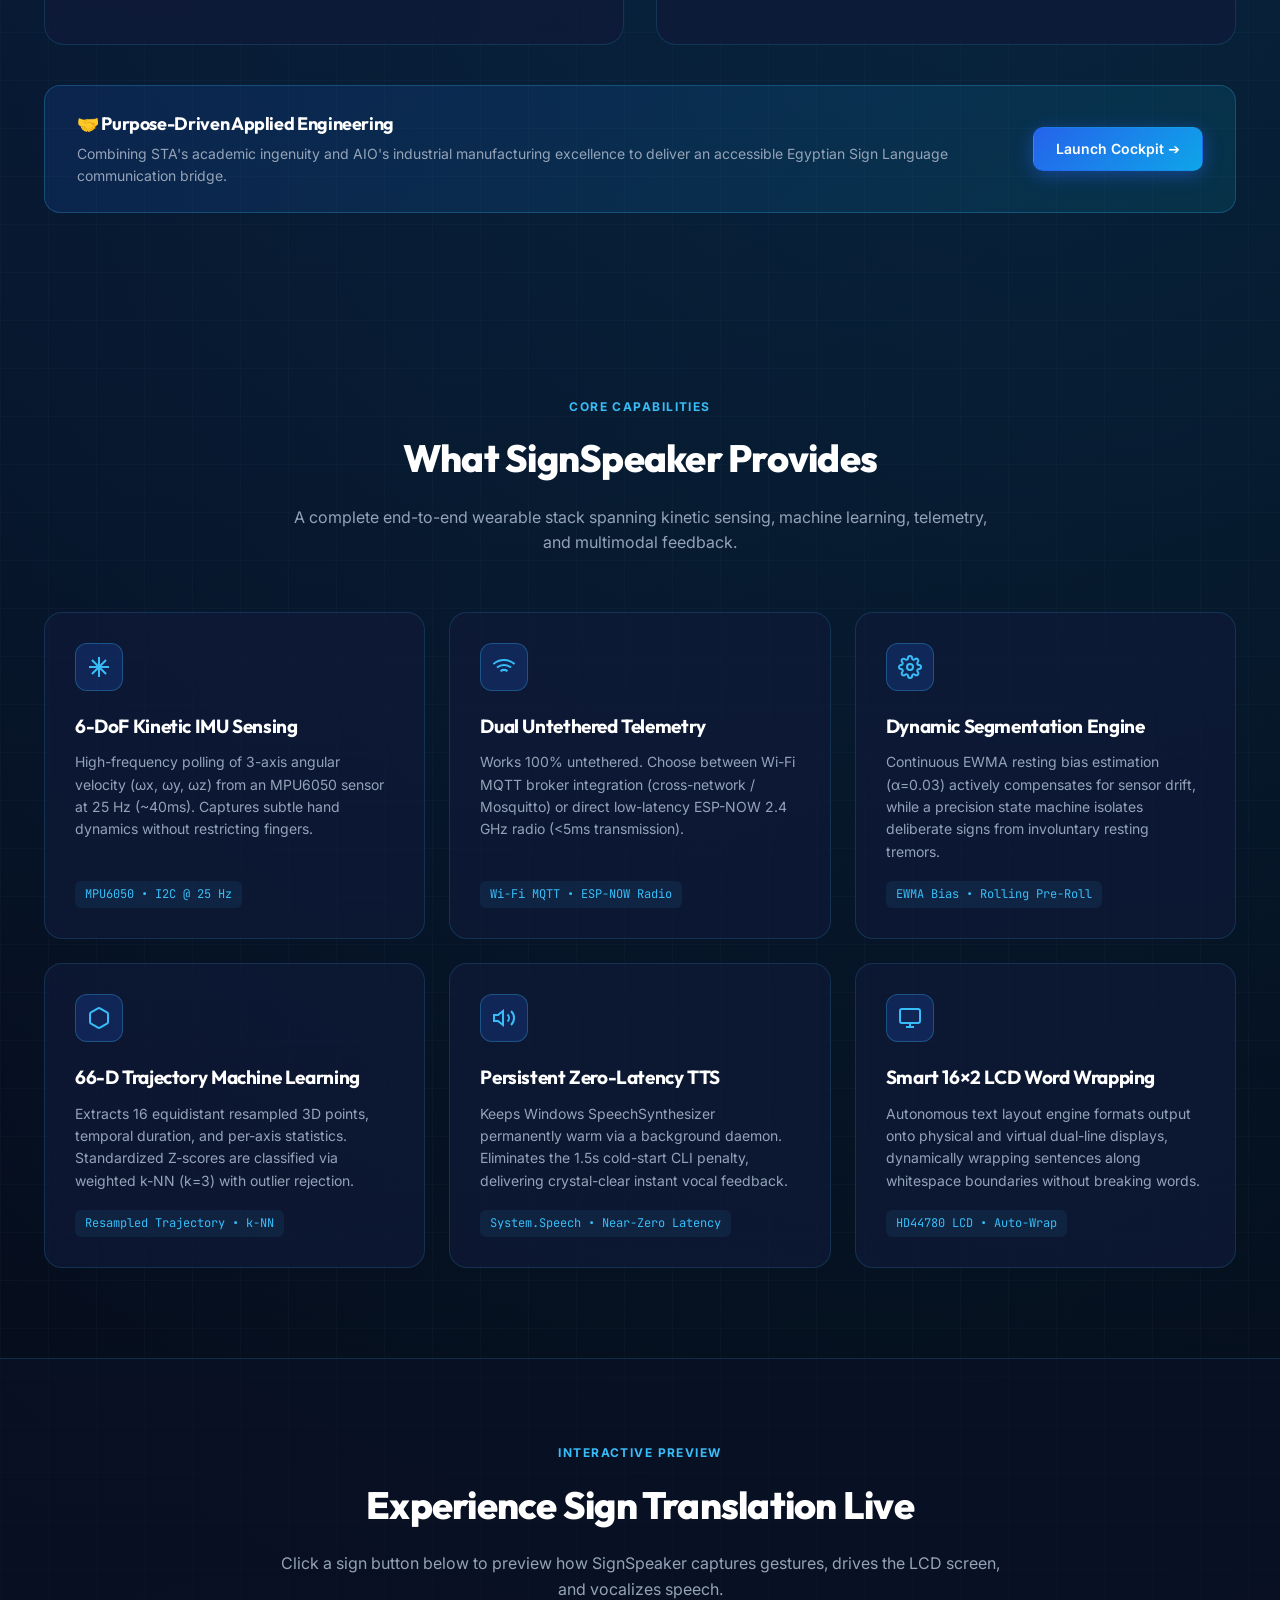
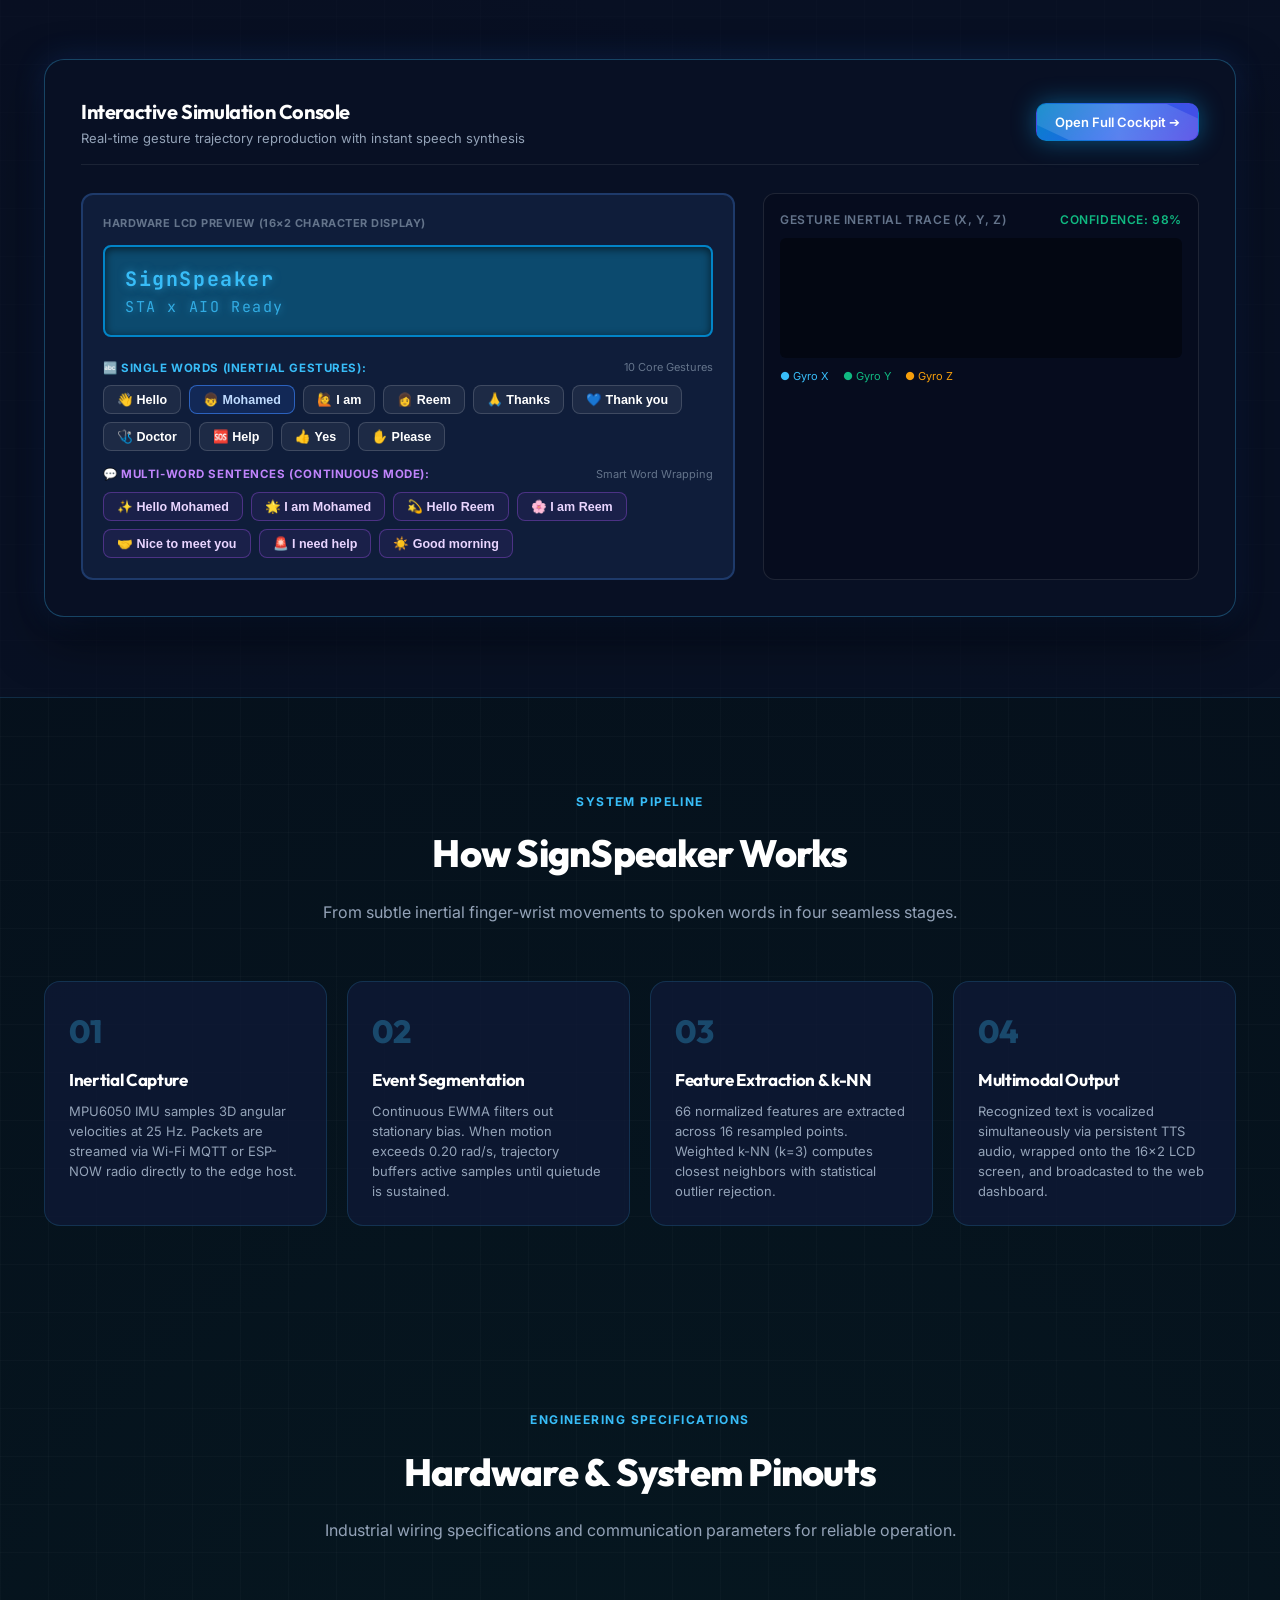
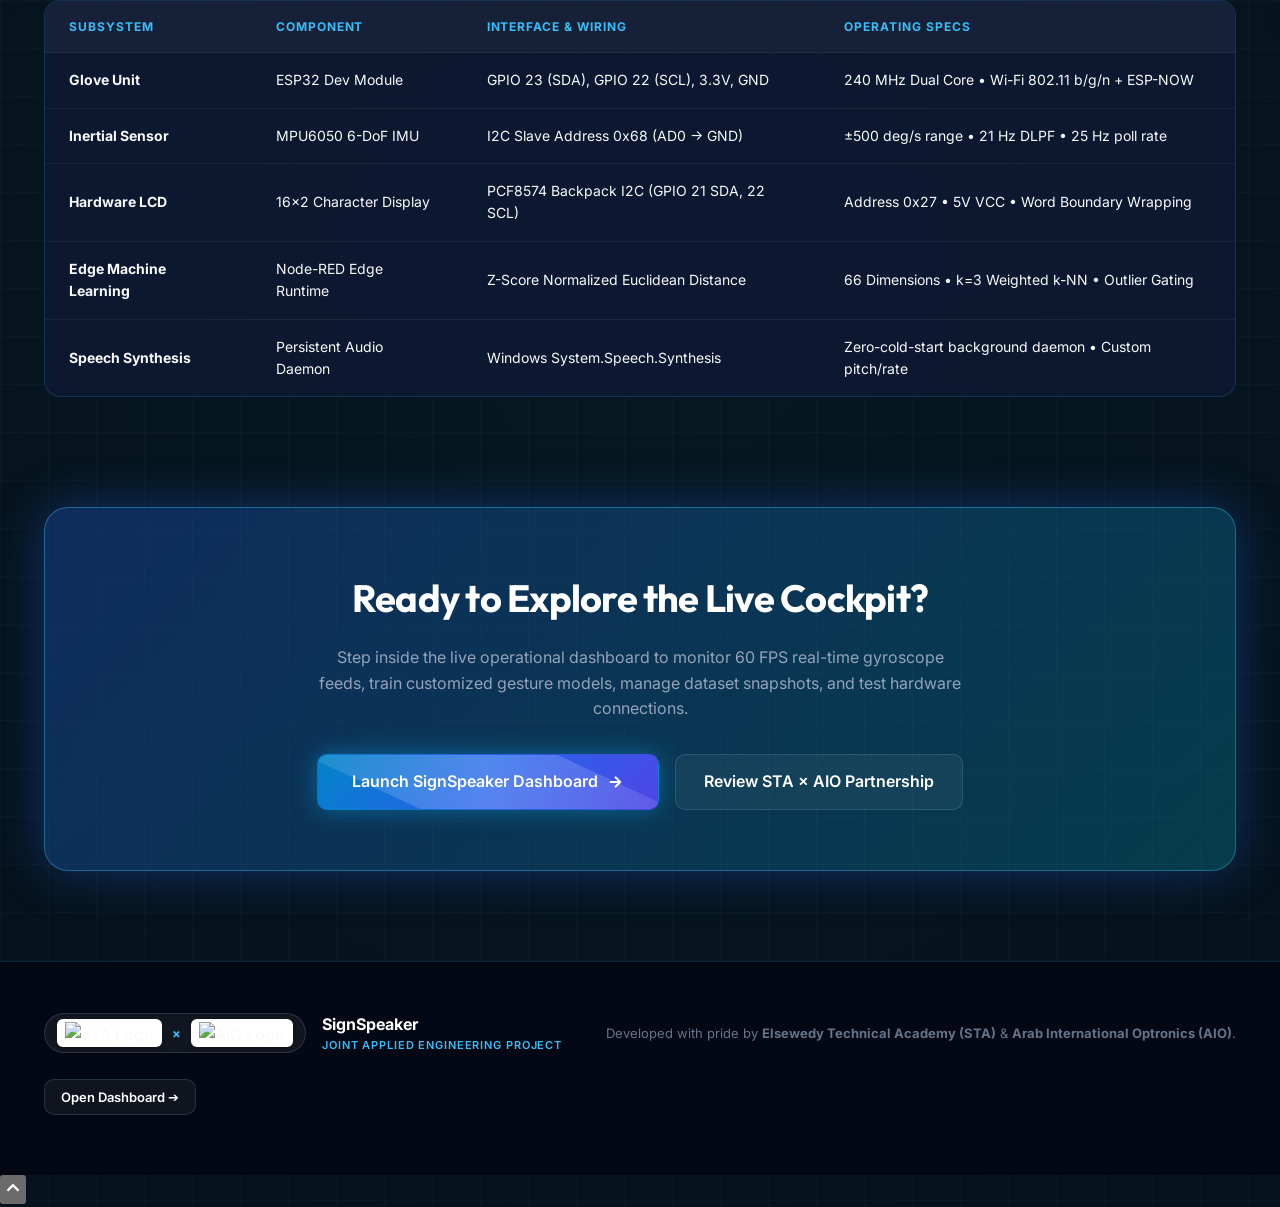
==== commit 216db17d: "feat(landing): add Arabic/English translation, light/dark theme, 3D scroll/hover, and scroll-up butt" ====
--- a/dashboard/landing.html
+++ b/dashboard/landing.html
@@ -8,7 +8,7 @@
 <link rel="icon" type="image/jpeg" href="/glove/images/STA%20logo.jpg">
 <link rel="preconnect" href="https://fonts.googleapis.com">
 <link rel="preconnect" href="https://fonts.gstatic.com" crossorigin>
-<link href="https://fonts.googleapis.com/css2?family=Outfit:wght@400;500;600;700;800&family=Inter:wght@300;400;500;600;700&family=JetBrains+Mono:wght@400;600&display=swap" rel="stylesheet">
+<link href="https://fonts.googleapis.com/css2?family=Cairo:wght@400;500;600;700;800;900&family=Outfit:wght@400;500;600;700;800&family=Inter:wght@300;400;500;600;700&family=JetBrains+Mono:wght@400;600&display=swap" rel="stylesheet">
 
 <style>
 :root {
@@ -964,6 +964,339 @@
   .hero-stats { grid-template-columns: 1fr; }
   .cta-banner { padding: 40px 24px; }
   .cta-banner h2 { font-size: 28px; }
+/* ==========================================================================
+   THEME: LIGHT MODE
+   ========================================================================== */
+[data-theme="light"] {
+  color-scheme: light;
+  --bg-deep: #f8fafc;
+  --bg-dark: #f1f5f9;
+  --bg-card: rgba(255, 255, 255, 0.92);
+  --bg-card-hover: #ffffff;
+  --border-glass: rgba(148, 163, 184, 0.28);
+  --border-glass-hover: rgba(37, 99, 235, 0.45);
+  
+  --primary: #2563eb;
+  --primary-glow: rgba(37, 99, 235, 0.28);
+  --cyan: #0284c7;
+  --cyan-bright: #0284c7;
+  --cyan-glow: rgba(2, 132, 199, 0.25);
+  --emerald: #059669;
+  --amber: #d97706;
+  
+  --text-main: #0f172a;
+  --text-muted: #475569;
+  --text-dim: #64748b;
+  
+  --shadow-glow: 0 10px 30px rgba(37, 99, 235, 0.12);
+  --shadow-cyan: 0 10px 30px rgba(2, 132, 199, 0.14);
+}
+
+[data-theme="light"] body {
+  background-color: var(--bg-deep);
+  color: var(--text-main);
+  background-image: 
+    radial-gradient(circle at 18% 12%, rgba(37, 99, 235, 0.08) 0%, transparent 45%),
+    radial-gradient(circle at 82% 25%, rgba(6, 182, 212, 0.07) 0%, transparent 40%),
+    radial-gradient(circle at 50% 85%, rgba(16, 185, 129, 0.06) 0%, transparent 50%),
+    linear-gradient(rgba(15, 23, 42, 0.035) 1px, transparent 1px),
+    linear-gradient(90deg, rgba(15, 23, 42, 0.035) 1px, transparent 1px);
+}
+
+[data-theme="light"] .navbar {
+  background: rgba(255, 255, 255, 0.88);
+  border-bottom-color: rgba(203, 213, 225, 0.7);
+}
+
+[data-theme="light"] .project-title,
+[data-theme="light"] .demo-title-group h3,
+[data-theme="light"] .feature-title,
+[data-theme="light"] .section-title,
+[data-theme="light"] .partner-name,
+[data-theme="light"] .step-title,
+[data-theme="light"] .specs-table th {
+  color: #0f172a;
+}
+
+[data-theme="light"] .partner-badges {
+  background: rgba(0, 0, 0, 0.05);
+  border-color: rgba(0, 0, 0, 0.1);
+}
+
+[data-theme="light"] .partner-profile-card,
+[data-theme="light"] .feature-card,
+[data-theme="light"] .demo-card,
+[data-theme="light"] .pipeline-step,
+[data-theme="light"] .specs-table-wrapper {
+  background: #ffffff;
+  border-color: #e2e8f0;
+  box-shadow: 0 4px 20px rgba(15, 23, 42, 0.06);
+}
+
+[data-theme="light"] .partnership-banner,
+[data-theme="light"] .cta-banner {
+  background: linear-gradient(135deg, rgba(239, 246, 255, 0.95), rgba(240, 249, 255, 0.95));
+  border-color: #bfdbfe;
+}
+
+[data-theme="light"] .cta-banner h2 {
+  color: #0f172a;
+}
+
+[data-theme="light"] .cta-banner p {
+  color: #475569;
+}
+
+[data-theme="light"] .btn-secondary {
+  background: #f1f5f9;
+  border-color: #cbd5e1;
+  color: #0f172a;
+}
+
+[data-theme="light"] .btn-secondary:hover {
+  background: #e2e8f0;
+  border-color: var(--primary);
+}
+
+[data-theme="light"] .specs-table th {
+  background: #f8fafc;
+  color: #334155;
+  border-bottom-color: #cbd5e1;
+}
+
+[data-theme="light"] .specs-table td {
+  border-bottom-color: #e2e8f0;
+  color: #1e293b;
+}
+
+[data-theme="light"] .footer {
+  background: #f1f5f9;
+  border-top-color: #e2e8f0;
+}
+
+[data-theme="light"] .nav-pill-btn {
+  background: rgba(15, 23, 42, 0.06);
+  border-color: rgba(15, 23, 42, 0.15);
+  color: #0f172a;
+}
+
+[data-theme="light"] .demo-word-btn {
+  background: #f8fafc;
+  border-color: #cbd5e1;
+  color: #0f172a;
+  box-shadow: 0 1px 3px rgba(0, 0, 0, 0.05);
+}
+
+[data-theme="light"] .demo-word-btn:hover,
+[data-theme="light"] .demo-word-btn.active {
+  background: var(--primary);
+  border-color: var(--primary);
+  color: #ffffff;
+}
+
+[data-theme="light"] .demo-word-btn.btn-sentence {
+  background: #f5f3ff;
+  border-color: #ddd6fe;
+  color: #6b21a8;
+}
+
+[data-theme="light"] .demo-word-btn.btn-sentence:hover,
+[data-theme="light"] .demo-word-btn.btn-sentence.active {
+  background: #7c3aed;
+  border-color: #7c3aed;
+  color: #ffffff;
+}
+
+/* ==========================================================================
+   ARABIC & RTL STYLING
+   ========================================================================== */
+html[dir="rtl"] {
+  font-family: 'Cairo', system-ui, -apple-system, sans-serif;
+}
+
+html[dir="rtl"] h1, 
+html[dir="rtl"] h2, 
+html[dir="rtl"] h3, 
+html[dir="rtl"] h4, 
+html[dir="rtl"] .brand-title,
+html[dir="rtl"] .hero-heading,
+html[dir="rtl"] .section-title,
+html[dir="rtl"] .partner-name,
+html[dir="rtl"] .feature-title,
+html[dir="rtl"] .step-title {
+  font-family: 'Cairo', sans-serif;
+  letter-spacing: normal;
+}
+
+html[dir="rtl"] .hero-heading {
+  line-height: 1.4;
+}
+
+html[dir="rtl"] .pipeline-step {
+  text-align: right;
+}
+
+html[dir="rtl"] .partner-highlights li svg {
+  margin-left: 8px;
+  margin-right: 0;
+}
+
+html[dir="rtl"] .hero-actions {
+  justify-content: flex-start;
+}
+
+html[dir="rtl"] .specs-table th,
+html[dir="rtl"] .specs-table td {
+  text-align: right;
+}
+
+/* ==========================================================================
+   3D SCROLL & 3D HOVER EFFECTS
+   ========================================================================== */
+.section {
+  perspective: 1400px;
+}
+
+.scroll-3d {
+  opacity: 0;
+  transform: perspective(1200px) rotateX(12deg) translateY(45px) scale(0.96);
+  transition: opacity 0.85s cubic-bezier(0.16, 1, 0.3, 1), transform 0.85s cubic-bezier(0.16, 1, 0.3, 1);
+  will-change: transform, opacity;
+}
+
+.scroll-3d.revealed {
+  opacity: 1;
+  transform: perspective(1200px) rotateX(0deg) translateY(0) scale(1);
+}
+
+.card-3d {
+  transform-style: preserve-3d;
+  transition: transform 0.35s cubic-bezier(0.16, 1, 0.3, 1), box-shadow 0.35s ease, border-color 0.25s ease;
+  will-change: transform;
+}
+
+.card-3d:hover {
+  transform: translateY(-8px) rotateX(4deg) scale(1.02);
+  box-shadow: 0 22px 45px rgba(0, 0, 0, 0.45), 0 0 28px var(--cyan-glow);
+  border-color: var(--cyan-bright);
+}
+
+[data-theme="light"] .card-3d:hover {
+  box-shadow: 0 20px 40px rgba(15, 23, 42, 0.12), 0 0 22px rgba(2, 132, 199, 0.25);
+}
+
+/* ==========================================================================
+   NAV CONTROLS: THEME & LANGUAGE PILLS
+   ========================================================================== */
+.nav-cta {
+  display: flex;
+  align-items: center;
+  gap: 10px;
+}
+
+.nav-pill-btn {
+  background: rgba(255, 255, 255, 0.08);
+  border: 1px solid rgba(255, 255, 255, 0.18);
+  color: var(--text-main);
+  height: 38px;
+  padding: 0 13px;
+  border-radius: 999px;
+  font-size: 13px;
+  font-weight: 600;
+  display: inline-flex;
+  align-items: center;
+  justify-content: center;
+  gap: 6px;
+  cursor: pointer;
+  transition: all 0.2s cubic-bezier(0.16, 1, 0.3, 1);
+  backdrop-filter: blur(8px);
+  -webkit-backdrop-filter: blur(8px);
+  white-space: nowrap;
+}
+
+.nav-pill-btn:hover {
+  background: rgba(255, 255, 255, 0.16);
+  border-color: var(--cyan-bright);
+  box-shadow: 0 0 14px var(--cyan-glow);
+  transform: translateY(-1px);
+}
+
+.nav-icon-btn {
+  width: 38px;
+  padding: 0;
+}
+
+/* Theme Icon Switch */
+:root:not([data-theme="light"]) .theme-icon-moon {
+  display: none;
+}
+:root:not([data-theme="light"]) .theme-icon-sun {
+  display: inline-block;
+  color: #f59e0b;
+}
+
+[data-theme="light"] .theme-icon-sun {
+  display: none;
+}
+[data-theme="light"] .theme-icon-moon {
+  display: inline-block;
+  color: #2563eb;
+}
+
+/* ==========================================================================
+   FLOATING SCROLL-UP BUTTON
+   ========================================================================== */
+.scroll-up-btn {
+  position: fixed;
+  bottom: 30px;
+  right: 30px;
+  width: 48px;
+  height: 48px;
+  border-radius: 50%;
+  background: rgba(11, 19, 41, 0.9);
+  border: 1.5px solid var(--cyan-bright);
+  color: #ffffff;
+  display: flex;
+  align-items: center;
+  justify-content: center;
+  cursor: pointer;
+  opacity: 0;
+  visibility: hidden;
+  transform: translateY(20px) scale(0.8);
+  transition: all 0.3s cubic-bezier(0.16, 1, 0.3, 1);
+  box-shadow: 0 8px 24px rgba(0, 0, 0, 0.35), 0 0 15px var(--cyan-glow);
+  z-index: 9999;
+  backdrop-filter: blur(12px);
+  -webkit-backdrop-filter: blur(12px);
+}
+
+.scroll-up-btn.visible {
+  opacity: 1;
+  visibility: visible;
+  transform: translateY(0) scale(1);
+}
+
+.scroll-up-btn:hover {
+  transform: translateY(-4px) scale(1.1);
+  background: var(--primary);
+  box-shadow: 0 12px 28px rgba(37, 99, 235, 0.6), 0 0 25px var(--cyan-bright);
+}
+
+[data-theme="light"] .scroll-up-btn {
+  background: #ffffff;
+  border-color: #2563eb;
+  color: #2563eb;
+  box-shadow: 0 6px 20px rgba(0, 0, 0, 0.12), 0 0 12px rgba(37, 99, 235, 0.2);
+}
+
+[data-theme="light"] .scroll-up-btn:hover {
+  background: #2563eb;
+  color: #ffffff;
+}
+
+html[dir="rtl"] .scroll-up-btn {
+  right: auto;
+  left: 30px;
 }
 </style>
 </head>
@@ -992,74 +1325,99 @@
     </div>
 
     <ul class="nav-links">
-      <li><a href="#about">Who We Are</a></li>
-      <li><a href="#features">What We Provide</a></li>
-      <li><a href="#demo">Live Demo</a></li>
-      <li><a href="#architecture">Architecture</a></li>
-      <li><a href="#specs">Specifications</a></li>
+      <li><a href="#about" data-i18n="nav_who">Who We Are</a></li>
+      <li><a href="#features" data-i18n="nav_features">What We Provide</a></li>
+      <li><a href="#demo" data-i18n="nav_demo">Live Demo</a></li>
+      <li><a href="#architecture" data-i18n="nav_arch">Architecture</a></li>
+      <li><a href="#specs" data-i18n="nav_specs">Specifications</a></li>
     </ul>
 
     <div class="nav-cta">
+      <!-- Language Toggle -->
+      <button class="nav-pill-btn" id="langToggleBtn" aria-label="Switch Language" title="Translate English / العربية">
+        <span class="lang-icon">🌐</span>
+        <span id="langBtnText">العربية</span>
+      </button>
+
+      <!-- Theme Toggle (Light / Dark) -->
+      <button class="nav-pill-btn nav-icon-btn" id="themeToggleBtn" aria-label="Toggle Light/Dark Theme" title="Toggle Light/Dark Theme">
+        <svg class="theme-icon-sun" width="18" height="18" viewBox="0 0 24 24" fill="none" stroke="currentColor" stroke-width="2.2">
+          <circle cx="12" cy="12" r="5"></circle>
+          <line x1="12" y1="1" x2="12" y2="3"></line>
+          <line x1="12" y1="21" x2="12" y2="23"></line>
+          <line x1="4.22" y1="4.22" x2="5.64" y2="5.64"></line>
+          <line x1="18.36" y1="18.36" x2="19.78" y2="19.78"></line>
+          <line x1="1" y1="12" x2="3" y2="12"></line>
+          <line x1="21" y1="12" x2="23" y2="12"></line>
+          <line x1="4.22" y1="19.78" x2="5.64" y2="18.36"></line>
+          <line x1="18.36" y1="5.64" x2="19.78" y2="4.22"></line>
+        </svg>
+        <svg class="theme-icon-moon" width="18" height="18" viewBox="0 0 24 24" fill="none" stroke="currentColor" stroke-width="2.2">
+          <path d="M21 12.79A9 9 0 1 1 11.21 3 7 7 0 0 0 21 12.79z"></path>
+        </svg>
+      </button>
+
+      <!-- Cockpit Launch Button -->
       <a href="/glove/dashboard" class="btn btn-primary btn-glow" id="launchCockpitNav">
-        <span>Launch Dashboard</span>
-        <svg width="16" height="16" viewBox="0 0 24 24" fill="none" stroke="currentColor" stroke-width="2.5"><path d="M5 12h14M12 5l7 7-7 7"/></svg>
+        <span data-i18n="nav_launch">Launch Dashboard</span>
+        <svg class="nav-arrow-icon" width="16" height="16" viewBox="0 0 24 24" fill="none" stroke="currentColor" stroke-width="2.5"><path d="M5 12h14M12 5l7 7-7 7"/></svg>
       </a>
     </div>
   </div>
 </nav>
 
 <!-- HERO SECTION -->
-<header class="hero-section">
+<header class="hero-section scroll-3d revealed">
   <div class="container hero-grid">
     <div class="hero-content">
       <div class="eyebrow-pill">
         <span class="pulse-dot"></span>
-        <span>STA × AIO Joint Applied Engineering Project</span>
+        <span data-i18n="hero_eyebrow">STA × AIO Joint Applied Engineering Project</span>
       </div>
 
-      <h1 class="hero-heading">
+      <h1 class="hero-heading" data-i18n="hero_title">
         Translating Silent Gestures <br>
         <span class="gradient-text">Into Spoken Voice &amp; Text</span>
       </h1>
 
-      <p class="hero-lead">
+      <p class="hero-lead" data-i18n="hero_lead">
         <strong>SignSpeaker</strong> is an assistive wearable smart glove system engineered through a high-impact collaboration between <strong>Elsewedy Technical Academy (STA)</strong> and <strong>Arab International Optronics (AIO)</strong>. It translates dynamic Egyptian Sign Language motions into real-time spoken audio, dual-line LCD text, and interactive web telemetry.
       </p>
 
       <div class="hero-actions">
         <a href="/glove/dashboard" class="btn btn-primary btn-glow" id="heroLaunchBtn" style="padding: 13px 28px; font-size: 15px;">
           <svg width="18" height="18" viewBox="0 0 24 24" fill="none" stroke="currentColor" stroke-width="2.2"><polygon points="5 3 19 12 5 21 5 3"/></svg>
-          <span>Launch Operational Cockpit</span>
+          <span data-i18n="hero_launch_cockpit">Launch Operational Cockpit</span>
         </a>
         <a href="#demo" class="btn btn-secondary" style="padding: 13px 24px; font-size: 15px;">
-          <span>Explore Live Demo</span>
+          <span data-i18n="hero_explore_demo">Explore Live Demo</span>
           <svg width="16" height="16" viewBox="0 0 24 24" fill="none" stroke="currentColor" stroke-width="2"><path d="M7 13l5 5 5-5M7 6l5 5 5-5"/></svg>
         </a>
       </div>
 
       <div class="hero-stats">
-        <div class="stat-item">
+        <div class="stat-item card-3d">
           <span class="stat-number">25 Hz</span>
-          <span class="stat-label">Inertial Gyro Sampling</span>
+          <span class="stat-label" data-i18n="hero_stat_sample_label">Inertial Gyro Sampling</span>
         </div>
-        <div class="stat-item">
+        <div class="stat-item card-3d">
           <span class="stat-number">66-D</span>
-          <span class="stat-label">Trajectory Feature Vector</span>
+          <span class="stat-label" data-i18n="hero_stat_feature_label">Trajectory Feature Vector</span>
         </div>
-        <div class="stat-item">
+        <div class="stat-item card-3d">
           <span class="stat-number">&lt; 15 ms</span>
-          <span class="stat-label">Audio Speech Latency</span>
+          <span class="stat-label" data-i18n="hero_stat_latency_label">Audio Speech Latency</span>
         </div>
       </div>
     </div>
 
     <!-- HERO VISUAL -->
     <div class="hero-visual">
-      <div class="visual-card">
+      <div class="visual-card card-3d">
         <img src="/glove/images/signspeaker_hero.jpg" alt="SignSpeaker Smart Glove AI Wearable">
         <div class="floating-tag">
           <span class="pulse-dot"></span>
-          <span>Active Edge Recognition</span>
+          <span data-i18n="hero_active_edge">Active Edge Recognition</span>
         </div>
         <div class="visual-overlay-badge">
           <div class="overlay-left">
@@ -1067,11 +1425,11 @@
               <svg width="18" height="18" viewBox="0 0 24 24" fill="none" stroke="currentColor" stroke-width="2"><path d="M12 2v20M17 5v14M7 8v8M22 10v4M2 10v4"/></svg>
             </div>
             <div>
-              <div class="overlay-text-top">Instant Voice Synthesis</div>
-              <div class="overlay-text-sub">Continuous Egyptian Sign Language</div>
+              <div class="overlay-text-top" data-i18n="hero_voice_synth">Instant Voice Synthesis</div>
+              <div class="overlay-text-sub" data-i18n="hero_csl_label">Continuous Egyptian Sign Language</div>
             </div>
           </div>
-          <a href="/glove/dashboard" class="btn btn-secondary" style="padding: 6px 14px; font-size: 12px;">Open ➔</a>
+          <a href="/glove/dashboard" class="btn btn-secondary" style="padding: 6px 14px; font-size: 12px;" data-i18n="hero_open_btn">Open ➔</a>
         </div>
       </div>
     </div>
@@ -1079,168 +1437,168 @@
 </header>
 
 <!-- SECTION: WHO WE ARE (PARTNERS) -->
-<section class="section" id="about">
+<section class="section scroll-3d" id="about">
   <div class="container">
     <div class="section-header">
-      <span class="section-tag">Partnership &amp; Mission</span>
-      <h2 class="section-title">Who Is Behind SignSpeaker?</h2>
-      <p class="section-desc">
+      <span class="section-tag" data-i18n="about_tag">Partnership &amp; Mission</span>
+      <h2 class="section-title" data-i18n="about_title">Who Is Behind SignSpeaker?</h2>
+      <p class="section-desc" data-i18n="about_desc">
         A strategic applied engineering alliance between Egypt's leading technical education academy and premier national optronics industrial institution.
       </p>
     </div>
 
     <div class="partners-card-grid">
       <!-- STA CARD -->
-      <div class="partner-profile-card">
+      <div class="partner-profile-card card-3d">
         <div class="partner-card-header">
           <div class="partner-logo-box">
             <img src="/glove/images/STA%20logo.jpg" alt="Elsewedy Technical Academy Logo">
           </div>
-          <span class="partner-type-tag">Technical Education</span>
+          <span class="partner-type-tag" data-i18n="sta_type">Technical Education</span>
         </div>
-        <h3 class="partner-name">Elsewedy Technical Academy (STA)</h3>
-        <div class="partner-sub">Excellence in Applied Technology &amp; Technical Talent</div>
-        <p class="partner-desc">
+        <h3 class="partner-name" data-i18n="sta_name">Elsewedy Technical Academy (STA)</h3>
+        <div class="partner-sub" data-i18n="sta_sub">Excellence in Applied Technology &amp; Technical Talent</div>
+        <p class="partner-desc" data-i18n="sta_desc">
           Established by the Elsewedy Electric Foundation, STA pioneers international standard technical education in Egypt. Empowering brilliant young engineering minds with hands-on mastery over embedded systems, industrial automation, and social assistive technologies.
         </p>
         <ul class="partner-highlights">
           <li>
             <svg width="16" height="16" viewBox="0 0 24 24" fill="none" stroke="currentColor" stroke-width="3"><polyline points="20 6 9 17 4 12"/></svg>
-            Hands-on applied research &amp; hardware prototyping
+            <span data-i18n="sta_h1">Hands-on applied research &amp; hardware prototyping</span>
           </li>
           <li>
             <svg width="16" height="16" viewBox="0 0 24 24" fill="none" stroke="currentColor" stroke-width="3"><polyline points="20 6 9 17 4 12"/></svg>
-            Real-world assistive engineering community projects
+            <span data-i18n="sta_h2">Real-world assistive engineering community projects</span>
           </li>
           <li>
             <svg width="16" height="16" viewBox="0 0 24 24" fill="none" stroke="currentColor" stroke-width="3"><polyline points="20 6 9 17 4 12"/></svg>
-            Industry 4.0 embedded IoT &amp; mechatronic integration
+            <span data-i18n="sta_h3">Industry 4.0 embedded IoT &amp; mechatronic integration</span>
           </li>
         </ul>
       </div>
 
       <!-- AIO CARD -->
-      <div class="partner-profile-card">
+      <div class="partner-profile-card card-3d">
         <div class="partner-card-header">
           <div class="partner-logo-box">
             <img src="/glove/images/AIO.png" alt="Arab International Optronics Logo">
           </div>
-          <span class="partner-type-tag">High-Tech Industrial</span>
+          <span class="partner-type-tag" data-i18n="aio_type">High-Tech Industrial</span>
         </div>
-        <h3 class="partner-name">Arab International Optronics (AIO)</h3>
-        <div class="partner-sub">National Leader in Advanced Optronics &amp; Smart Electronics</div>
-        <p class="partner-desc">
+        <h3 class="partner-name" data-i18n="aio_name">Arab International Optronics (AIO)</h3>
+        <div class="partner-sub" data-i18n="aio_sub">National Leader in Advanced Optronics &amp; Smart Electronics</div>
+        <p class="partner-desc" data-i18n="aio_desc">
           A flagship Egyptian enterprise renowned for world-class optoelectronic manufacturing, sensory instrumentation, and state-of-the-art embedded electronics. AIO contributes rigorous precision engineering standards, defense-grade sensor conditioning, and telemetry expertise.
         </p>
         <ul class="partner-highlights">
           <li>
             <svg width="16" height="16" viewBox="0 0 24 24" fill="none" stroke="currentColor" stroke-width="3"><polyline points="20 6 9 17 4 12"/></svg>
-            High-precision inertial measurement &amp; sensor calibration
+            <span data-i18n="aio_h1">High-precision inertial measurement &amp; sensor calibration</span>
           </li>
           <li>
             <svg width="16" height="16" viewBox="0 0 24 24" fill="none" stroke="currentColor" stroke-width="3"><polyline points="20 6 9 17 4 12"/></svg>
-            Ultra-low latency wireless radio &amp; RF telemetry protocols
+            <span data-i18n="aio_h2">Ultra-low latency wireless radio &amp; RF telemetry protocols</span>
           </li>
           <li>
             <svg width="16" height="16" viewBox="0 0 24 24" fill="none" stroke="currentColor" stroke-width="3"><polyline points="20 6 9 17 4 12"/></svg>
-            Robust embedded architectures for mission-critical reliability
+            <span data-i18n="aio_h3">Robust embedded architectures for mission-critical reliability</span>
           </li>
         </ul>
       </div>
     </div>
 
     <!-- PARTNERSHIP BANNER -->
-    <div class="partnership-banner">
+    <div class="partnership-banner card-3d">
       <div class="partnership-banner-text">
-        <h4>🤝 Purpose-Driven Applied Engineering</h4>
-        <p>Combining STA's academic ingenuity and AIO's industrial manufacturing excellence to deliver an accessible Egyptian Sign Language communication bridge.</p>
+        <h4 data-i18n="banner_title">🤝 Purpose-Driven Applied Engineering</h4>
+        <p data-i18n="banner_desc">Combining STA's academic ingenuity and AIO's industrial manufacturing excellence to deliver an accessible Egyptian Sign Language communication bridge.</p>
       </div>
       <a href="/glove/dashboard" class="btn btn-primary" style="white-space: nowrap;">
-        Launch Cockpit ➔
+        <span data-i18n="banner_btn">Launch Cockpit ➔</span>
       </a>
     </div>
   </div>
 </section>
 
 <!-- SECTION: WHAT WE PROVIDE -->
-<section class="section" id="features">
+<section class="section scroll-3d" id="features">
   <div class="container">
     <div class="section-header">
-      <span class="section-tag">Core Capabilities</span>
-      <h2 class="section-title">What SignSpeaker Provides</h2>
-      <p class="section-desc">
+      <span class="section-tag" data-i18n="features_tag">Core Capabilities</span>
+      <h2 class="section-title" data-i18n="features_title">What SignSpeaker Provides</h2>
+      <p class="section-desc" data-i18n="features_desc">
         A complete end-to-end wearable stack spanning kinetic sensing, machine learning, telemetry, and multimodal feedback.
       </p>
     </div>
 
     <div class="features-grid">
       <!-- Feature 1 -->
-      <div class="feature-card">
+      <div class="feature-card card-3d">
         <div class="feature-icon">
           <svg width="24" height="24" viewBox="0 0 24 24" fill="none" stroke="currentColor" stroke-width="2"><path d="M12 2v20M2 12h20M4.93 4.93l14.14 14.14M4.93 19.07l14.14-14.14"/></svg>
         </div>
-        <h3 class="feature-title">6-DoF Kinetic IMU Sensing</h3>
-        <p class="feature-desc">
+        <h3 class="feature-title" data-i18n="f1_title">6-DoF Kinetic IMU Sensing</h3>
+        <p class="feature-desc" data-i18n="f1_desc">
           High-frequency polling of 3-axis angular velocity (&omega;x, &omega;y, &omega;z) from an MPU6050 sensor at 25 Hz (~40ms). Captures subtle hand dynamics without restricting fingers.
         </p>
         <span class="feature-meta">MPU6050 • I2C @ 25 Hz</span>
       </div>
 
       <!-- Feature 2 -->
-      <div class="feature-card">
+      <div class="feature-card card-3d">
         <div class="feature-icon">
           <svg width="24" height="24" viewBox="0 0 24 24" fill="none" stroke="currentColor" stroke-width="2"><path d="M5 12.55a11 11 0 0 1 14.08 0M1.42 9a16 16 0 0 1 21.16 0M8.53 16.11a6 6 0 0 1 6.95 0M12 20h.01"/></svg>
         </div>
-        <h3 class="feature-title">Dual Untethered Telemetry</h3>
-        <p class="feature-desc">
-          Works 100% untethered. Choose between Wi-Fi MQTT broker integration (cross-network / Mosquitto) or direct low-latency ESP-NOW 2.4 GHz radio (<5ms transmission).
+        <h3 class="feature-title" data-i18n="f2_title">Dual Untethered Telemetry</h3>
+        <p class="feature-desc" data-i18n="f2_desc">
+          Works 100% untethered. Choose between Wi-Fi MQTT broker integration (cross-network / Mosquitto) or direct low-latency ESP-NOW 2.4 GHz radio (&lt;5ms transmission).
         </p>
         <span class="feature-meta">Wi-Fi MQTT &bull; ESP-NOW Radio</span>
       </div>
 
       <!-- Feature 3 -->
-      <div class="feature-card">
+      <div class="feature-card card-3d">
         <div class="feature-icon">
           <svg width="24" height="24" viewBox="0 0 24 24" fill="none" stroke="currentColor" stroke-width="2"><circle cx="12" cy="12" r="3"/><path d="M19.4 15a1.65 1.65 0 0 0 .33 1.82l.06.06a2 2 0 0 1 0 2.83 2 2 0 0 1-2.83 0l-.06-.06a1.65 1.65 0 0 0-1.82-.33 1.65 1.65 0 0 0-1 1.51V21a2 2 0 0 1-2 2 2 2 0 0 1-2-2v-.09A1.65 1.65 0 0 0 9 19.4a1.65 1.65 0 0 0-1.82.33l-.06.06a2 2 0 0 1-2.83 0 2 2 0 0 1 0-2.83l.06-.06a1.65 1.65 0 0 0 .33-1.82 1.65 1.65 0 0 0-1.51-1H3a2 2 0 0 1-2-2 2 2 0 0 1 2-2h.09A1.65 1.65 0 0 0 4.6 9a1.65 1.65 0 0 0-.33-1.82l-.06-.06a2 2 0 0 1 0-2.83 2 2 0 0 1 2.83 0l.06.06a1.65 1.65 0 0 0 1.82.33H9a1.65 1.65 0 0 0 1-1.51V3a2 2 0 0 1 2-2 2 2 0 0 1 2 2v.09a1.65 1.65 0 0 0 1 1.51 1.65 1.65 0 0 0 1.82-.33l.06-.06a2 2 0 0 1 2.83 0 2 2 0 0 1 0 2.83l-.06.06a1.65 1.65 0 0 0-.33 1.82V9a1.65 1.65 0 0 0 1.51 1H21a2 2 0 0 1 2 2 2 2 0 0 1-2 2h-.09a1.65 1.65 0 0 0-1.51 1z"/></svg>
         </div>
-        <h3 class="feature-title">Dynamic Segmentation Engine</h3>
-        <p class="feature-desc">
+        <h3 class="feature-title" data-i18n="f3_title">Dynamic Segmentation Engine</h3>
+        <p class="feature-desc" data-i18n="f3_desc">
           Continuous EWMA resting bias estimation (&alpha;=0.03) actively compensates for sensor drift, while a precision state machine isolates deliberate signs from involuntary resting tremors.
         </p>
         <span class="feature-meta">EWMA Bias &bull; Rolling Pre-Roll</span>
       </div>
 
       <!-- Feature 4 -->
-      <div class="feature-card">
+      <div class="feature-card card-3d">
         <div class="feature-icon">
           <svg width="24" height="24" viewBox="0 0 24 24" fill="none" stroke="currentColor" stroke-width="2"><path d="M21 16V8a2 2 0 0 0-1-1.73l-7-4a2 2 0 0 0-2 0l-7 4A2 2 0 0 0 3 8v8a2 2 0 0 0 1 1.73l7 4a2 2 0 0 0 2 0l7-4A2 2 0 0 0 21 16z"/></svg>
         </div>
-        <h3 class="feature-title">66-D Trajectory Machine Learning</h3>
-        <p class="feature-desc">
+        <h3 class="feature-title" data-i18n="f4_title">66-D Trajectory Machine Learning</h3>
+        <p class="feature-desc" data-i18n="f4_desc">
           Extracts 16 equidistant resampled 3D points, temporal duration, and per-axis statistics. Standardized Z-scores are classified via weighted k-NN (k=3) with outlier rejection.
         </p>
         <span class="feature-meta">Resampled Trajectory &bull; k-NN</span>
       </div>
 
       <!-- Feature 5 -->
-      <div class="feature-card">
+      <div class="feature-card card-3d">
         <div class="feature-icon">
           <svg width="24" height="24" viewBox="0 0 24 24" fill="none" stroke="currentColor" stroke-width="2"><polygon points="11 5 6 9 2 9 2 15 6 15 11 19 11 5"/><path d="M19.07 4.93a10 10 0 0 1 0 14.14M15.54 8.46a5 5 0 0 1 0 7.07"/></svg>
         </div>
-        <h3 class="feature-title">Persistent Zero-Latency TTS</h3>
-        <p class="feature-desc">
+        <h3 class="feature-title" data-i18n="f5_title">Persistent Zero-Latency TTS</h3>
+        <p class="feature-desc" data-i18n="f5_desc">
           Keeps Windows SpeechSynthesizer permanently warm via a background daemon. Eliminates the 1.5s cold-start CLI penalty, delivering crystal-clear instant vocal feedback.
         </p>
         <span class="feature-meta">System.Speech &bull; Near-Zero Latency</span>
       </div>
 
       <!-- Feature 6 -->
-      <div class="feature-card">
+      <div class="feature-card card-3d">
         <div class="feature-icon">
           <svg width="24" height="24" viewBox="0 0 24 24" fill="none" stroke="currentColor" stroke-width="2"><rect x="2" y="3" width="20" height="14" rx="2" ry="2"/><line x1="8" y1="21" x2="16" y2="21"/><line x1="12" y1="17" x2="12" y2="21"/></svg>
         </div>
-        <h3 class="feature-title">Smart 16×2 LCD Word Wrapping</h3>
-        <p class="feature-desc">
+        <h3 class="feature-title" data-i18n="f6_title">Smart 16×2 LCD Word Wrapping</h3>
+        <p class="feature-desc" data-i18n="f6_desc">
           Autonomous text layout engine formats output onto physical and virtual dual-line displays, dynamically wrapping sentences along whitespace boundaries without breaking words.
         </p>
         <span class="feature-meta">HD44780 LCD &bull; Auto-Wrap</span>
@@ -1250,31 +1608,31 @@
 </section>
 
 <!-- SECTION: INTERACTIVE DEMO -->
-<section class="section demo-section" id="demo">
+<section class="section demo-section scroll-3d" id="demo">
   <div class="container">
     <div class="section-header">
-      <span class="section-tag">Interactive Preview</span>
-      <h2 class="section-title">Experience Sign Translation Live</h2>
-      <p class="section-desc">
+      <span class="section-tag" data-i18n="demo_tag">Interactive Preview</span>
+      <h2 class="section-title" data-i18n="demo_title">Experience Sign Translation Live</h2>
+      <p class="section-desc" data-i18n="demo_desc">
         Click a sign button below to preview how SignSpeaker captures gestures, drives the LCD screen, and vocalizes speech.
       </p>
     </div>
 
-    <div class="demo-card">
+    <div class="demo-card card-3d">
       <div class="demo-header">
         <div class="demo-title-group">
-          <h3>Interactive Simulation Console</h3>
-          <p>Real-time gesture trajectory reproduction with instant speech synthesis</p>
+          <h3 data-i18n="demo_console_title">Interactive Simulation Console</h3>
+          <p data-i18n="demo_console_desc">Real-time gesture trajectory reproduction with instant speech synthesis</p>
         </div>
         <a href="/glove/dashboard" class="btn btn-primary btn-glow" style="padding: 8px 18px; font-size: 13px;">
-          Open Full Cockpit ➔
+          <span data-i18n="demo_cockpit_btn">Open Full Cockpit ➔</span>
         </a>
       </div>
 
       <div class="demo-screen-grid">
         <!-- VIRTUAL LCD & CONTROLS -->
         <div class="virtual-lcd-box">
-          <div style="font-size: 11px; text-transform: uppercase; color: var(--text-dim); font-weight: 700; letter-spacing: 0.05em;">
+          <div style="font-size: 11px; text-transform: uppercase; color: var(--text-dim); font-weight: 700; letter-spacing: 0.05em;" data-i18n="demo_lcd_title">
             Hardware LCD Preview (16×2 Character Display)
           </div>
 
@@ -1285,10 +1643,10 @@
 
           <div style="margin-top: 10px;">
             <div style="display: flex; justify-content: space-between; align-items: center; margin-bottom: 6px;">
-              <span style="font-size: 11.5px; color: var(--cyan-bright); font-weight: 700; text-transform: uppercase; letter-spacing: 0.05em;">
+              <span style="font-size: 11.5px; color: var(--cyan-bright); font-weight: 700; text-transform: uppercase; letter-spacing: 0.05em;" data-i18n="demo_single_words">
                 🔤 Single Words (Inertial Gestures):
               </span>
-              <span style="font-size: 11px; color: var(--text-dim);">10 Core Gestures</span>
+              <span style="font-size: 11px; color: var(--text-dim);" data-i18n="demo_single_count">10 Core Gestures</span>
             </div>
             <div class="demo-word-buttons" style="margin-bottom: 14px;">
               <button class="demo-word-btn" data-word="Hello" onclick="triggerDemo('Hello')">👋 Hello</button>
@@ -1304,10 +1662,10 @@
             </div>
 
             <div style="display: flex; justify-content: space-between; align-items: center; margin-bottom: 6px;">
-              <span style="font-size: 11.5px; color: #c084fc; font-weight: 700; text-transform: uppercase; letter-spacing: 0.05em;">
+              <span style="font-size: 11.5px; color: #c084fc; font-weight: 700; text-transform: uppercase; letter-spacing: 0.05em;" data-i18n="demo_sentences">
                 💬 Multi-Word Sentences (Continuous Mode):
               </span>
-              <span style="font-size: 11px; color: var(--text-dim);">Smart Word Wrapping</span>
+              <span style="font-size: 11px; color: var(--text-dim);" data-i18n="demo_sentences_count">Smart Word Wrapping</span>
             </div>
             <div class="demo-word-buttons">
               <button class="demo-word-btn btn-sentence" data-word="Hello Mohamed" onclick="triggerDemo('Hello Mohamed')">✨ Hello Mohamed</button>
@@ -1324,7 +1682,7 @@
         <!-- LIVE WAVEFORM CANVAS -->
         <div class="waveform-canvas-box">
           <div class="waveform-title">
-            <span>Gesture Inertial Trace (X, Y, Z)</span>
+            <span data-i18n="demo_trace_title">Gesture Inertial Trace (X, Y, Z)</span>
             <span id="demoConfidence" style="color: var(--emerald);">Confidence: 98%</span>
           </div>
           <canvas id="previewCanvas"></canvas>
@@ -1340,45 +1698,45 @@
 </section>
 
 <!-- SECTION: PIPELINE ARCHITECTURE -->
-<section class="section" id="architecture">
+<section class="section scroll-3d" id="architecture">
   <div class="container">
     <div class="section-header">
-      <span class="section-tag">System Pipeline</span>
-      <h2 class="section-title">How SignSpeaker Works</h2>
-      <p class="section-desc">
+      <span class="section-tag" data-i18n="arch_tag">System Pipeline</span>
+      <h2 class="section-title" data-i18n="arch_title">How SignSpeaker Works</h2>
+      <p class="section-desc" data-i18n="arch_desc">
         From subtle inertial finger-wrist movements to spoken words in four seamless stages.
       </p>
     </div>
 
     <div class="pipeline-track">
-      <div class="pipeline-step">
+      <div class="pipeline-step card-3d">
         <div class="step-num">01</div>
-        <h4 class="step-title">Inertial Capture</h4>
-        <p class="step-desc">
+        <h4 class="step-title" data-i18n="step1_title">Inertial Capture</h4>
+        <p class="step-desc" data-i18n="step1_desc">
           MPU6050 IMU samples 3D angular velocities at 25 Hz. Packets are streamed via Wi-Fi MQTT or ESP-NOW radio directly to the edge host.
         </p>
       </div>
 
-      <div class="pipeline-step">
+      <div class="pipeline-step card-3d">
         <div class="step-num">02</div>
-        <h4 class="step-title">Event Segmentation</h4>
-        <p class="step-desc">
+        <h4 class="step-title" data-i18n="step2_title">Event Segmentation</h4>
+        <p class="step-desc" data-i18n="step2_desc">
           Continuous EWMA filters out stationary bias. When motion exceeds 0.20 rad/s, trajectory buffers active samples until quietude is sustained.
         </p>
       </div>
 
-      <div class="pipeline-step">
+      <div class="pipeline-step card-3d">
         <div class="step-num">03</div>
-        <h4 class="step-title">Feature Extraction &amp; k-NN</h4>
-        <p class="step-desc">
+        <h4 class="step-title" data-i18n="step3_title">Feature Extraction &amp; k-NN</h4>
+        <p class="step-desc" data-i18n="step3_desc">
           66 normalized features are extracted across 16 resampled points. Weighted k-NN (k=3) computes closest neighbors with statistical outlier rejection.
         </p>
       </div>
 
-      <div class="pipeline-step">
+      <div class="pipeline-step card-3d">
         <div class="step-num">04</div>
-        <h4 class="step-title">Multimodal Output</h4>
-        <p class="step-desc">
+        <h4 class="step-title" data-i18n="step4_title">Multimodal Output</h4>
+        <p class="step-desc" data-i18n="step4_desc">
           Recognized text is vocalized simultaneously via persistent TTS audio, wrapped onto the 16×2 LCD screen, and broadcasted to the web dashboard.
         </p>
       </div>
@@ -1387,24 +1745,24 @@
 </section>
 
 <!-- SECTION: HARDWARE SPECIFICATIONS -->
-<section class="section" id="specs">
+<section class="section scroll-3d" id="specs">
   <div class="container">
     <div class="section-header">
-      <span class="section-tag">Engineering Specifications</span>
-      <h2 class="section-title">Hardware &amp; System Pinouts</h2>
-      <p class="section-desc">
+      <span class="section-tag" data-i18n="specs_tag">Engineering Specifications</span>
+      <h2 class="section-title" data-i18n="specs_title">Hardware &amp; System Pinouts</h2>
+      <p class="section-desc" data-i18n="specs_desc">
         Industrial wiring specifications and communication parameters for reliable operation.
       </p>
     </div>
 
-    <div class="specs-table-wrapper">
+    <div class="specs-table-wrapper card-3d">
       <table class="specs-table">
         <thead>
           <tr>
-            <th>Subsystem</th>
-            <th>Component</th>
-            <th>Interface &amp; Wiring</th>
-            <th>Operating Specs</th>
+            <th data-i18n="th_subsystem">Subsystem</th>
+            <th data-i18n="th_component">Component</th>
+            <th data-i18n="th_wiring">Interface &amp; Wiring</th>
+            <th data-i18n="th_specs">Operating Specs</th>
           </tr>
         </thead>
         <tbody>
@@ -1445,20 +1803,20 @@
 </section>
 
 <!-- CALL TO ACTION BANNER -->
-<section class="section" style="padding-top: 20px;">
+<section class="section scroll-3d" style="padding-top: 20px;">
   <div class="container">
-    <div class="cta-banner">
-      <h2>Ready to Explore the Live Cockpit?</h2>
-      <p>
+    <div class="cta-banner card-3d">
+      <h2 data-i18n="cta_title">Ready to Explore the Live Cockpit?</h2>
+      <p data-i18n="cta_desc">
         Step inside the live operational dashboard to monitor 60 FPS real-time gyroscope feeds, train customized gesture models, manage dataset snapshots, and test hardware connections.
       </p>
       <div class="cta-buttons">
         <a href="/glove/dashboard" class="btn btn-primary btn-glow" style="padding: 14px 34px; font-size: 16px;">
-          <span>Launch SignSpeaker Dashboard</span>
+          <span data-i18n="cta_btn">Launch SignSpeaker Dashboard</span>
           <svg width="18" height="18" viewBox="0 0 24 24" fill="none" stroke="currentColor" stroke-width="2.5"><path d="M5 12h14M12 5l7 7-7 7"/></svg>
         </a>
         <a href="#about" class="btn btn-secondary" style="padding: 14px 28px; font-size: 16px;">
-          <span>Review STA × AIO Partnership</span>
+          <span data-i18n="cta_partner_btn">Review STA × AIO Partnership</span>
         </a>
       </div>
     </div>
@@ -1481,11 +1839,11 @@
         </div>
         <div class="project-brand">
           <div class="project-title" style="font-size: 16px;">SignSpeaker</div>
-          <div class="project-sub">Joint Applied Engineering Project</div>
+          <div class="project-sub" data-i18n="footer_sub">Joint Applied Engineering Project</div>
         </div>
       </div>
 
-      <div class="footer-copy">
+      <div class="footer-copy" data-i18n="footer_copy">
         Developed with pride by <strong>Elsewedy Technical Academy (STA)</strong> &amp; <strong>Arab International Optronics (AIO)</strong>.
       </div>
 
@@ -1498,8 +1856,382 @@
   </div>
 </footer>
 
+<!-- FLOATING SCROLL UP BUTTON -->
+<button id="scrollUpBtn" class="scroll-up-btn" aria-label="Scroll to top" title="Scroll to top">
+  <svg width="22" height="22" viewBox="0 0 24 24" fill="none" stroke="currentColor" stroke-width="2.6"><polyline points="18 15 12 9 6 15"/></svg>
+</button>
+
 <!-- SCRIPT: INTERACTIVE DEMO PREVIEW -->
 <script>
+// ==========================================================================
+// 1. MULTI-LANGUAGE TRANSLATION DICTIONARY (EN & AR)
+// ==========================================================================
+const translations = {
+  en: {
+    nav_who: "Who We Are",
+    nav_features: "What We Provide",
+    nav_demo: "Live Demo",
+    nav_arch: "Architecture",
+    nav_specs: "Specifications",
+    nav_launch: "Launch Dashboard",
+    hero_eyebrow: "STA × AIO Joint Applied Engineering Project",
+    hero_title: `Translating Silent Gestures <br><span class="gradient-text">Into Spoken Voice &amp; Text</span>`,
+    hero_lead: `<strong>SignSpeaker</strong> is an assistive wearable smart glove system engineered through a high-impact collaboration between <strong>Elsewedy Technical Academy (STA)</strong> and <strong>Arab International Optronics (AIO)</strong>. It translates dynamic Egyptian Sign Language motions into real-time spoken audio, dual-line LCD text, and interactive web telemetry.`,
+    hero_launch_cockpit: "Launch Operational Cockpit",
+    hero_explore_demo: "Explore Live Demo",
+    hero_stat_sample_label: "Inertial Gyro Sampling",
+    hero_stat_feature_label: "Trajectory Feature Vector",
+    hero_stat_latency_label: "Audio Speech Latency",
+    hero_active_edge: "Active Edge Recognition",
+    hero_voice_synth: "Instant Voice Synthesis",
+    hero_csl_label: "Continuous Egyptian Sign Language",
+    hero_open_btn: "Open ➔",
+    about_tag: "Partnership &amp; Mission",
+    about_title: "Who Is Behind SignSpeaker?",
+    about_desc: "A strategic applied engineering alliance between Egypt's leading technical education academy and premier national optronics industrial institution.",
+    sta_type: "Technical Education",
+    sta_name: "Elsewedy Technical Academy (STA)",
+    sta_sub: "Excellence in Applied Technology &amp; Technical Talent",
+    sta_desc: "Established by the Elsewedy Electric Foundation, STA pioneers international standard technical education in Egypt. Empowering brilliant young engineering minds with hands-on mastery over embedded systems, industrial automation, and social assistive technologies.",
+    sta_h1: "Hands-on applied research &amp; hardware prototyping",
+    sta_h2: "Real-world assistive engineering community projects",
+    sta_h3: "Industry 4.0 embedded IoT &amp; mechatronic integration",
+    aio_type: "High-Tech Industrial",
+    aio_name: "Arab International Optronics (AIO)",
+    aio_sub: "National Leader in Advanced Optronics &amp; Smart Electronics",
+    aio_desc: "A flagship Egyptian enterprise renowned for world-class optoelectronic manufacturing, sensory instrumentation, and state-of-the-art embedded electronics. AIO contributes rigorous precision engineering standards, defense-grade sensor conditioning, and telemetry expertise.",
+    aio_h1: "High-precision inertial measurement &amp; sensor calibration",
+    aio_h2: "Ultra-low latency wireless radio &amp; RF telemetry protocols",
+    aio_h3: "Robust embedded architectures for mission-critical reliability",
+    banner_title: "🤝 Purpose-Driven Applied Engineering",
+    banner_desc: "Combining STA's academic ingenuity and AIO's industrial manufacturing excellence to deliver an accessible Egyptian Sign Language communication bridge.",
+    banner_btn: "Launch Cockpit ➔",
+    features_tag: "Core Capabilities",
+    features_title: "What SignSpeaker Provides",
+    features_desc: "A complete end-to-end wearable stack spanning kinetic sensing, machine learning, telemetry, and multimodal feedback.",
+    f1_title: "6-DoF Kinetic IMU Sensing",
+    f1_desc: "High-frequency polling of 3-axis angular velocity (&omega;x, &omega;y, &omega;z) from an MPU6050 sensor at 25 Hz (~40ms). Captures subtle hand dynamics without restricting fingers.",
+    f2_title: "Dual Untethered Telemetry",
+    f2_desc: "Works 100% untethered. Choose between Wi-Fi MQTT broker integration (cross-network / Mosquitto) or direct low-latency ESP-NOW 2.4 GHz radio (&lt;5ms transmission).",
+    f3_title: "Dynamic Segmentation Engine",
+    f3_desc: "Continuous EWMA resting bias estimation (&alpha;=0.03) actively compensates for sensor drift, while a precision state machine isolates deliberate signs from involuntary resting tremors.",
+    f4_title: "66-D Trajectory Machine Learning",
+    f4_desc: "Extracts 16 equidistant resampled 3D points, temporal duration, and per-axis statistics. Standardized Z-scores are classified via weighted k-NN (k=3) with outlier rejection.",
+    f5_title: "Persistent Zero-Latency TTS",
+    f5_desc: "Keeps Windows SpeechSynthesizer permanently warm via a background daemon. Eliminates the 1.5s cold-start CLI penalty, delivering crystal-clear instant vocal feedback.",
+    f6_title: "Smart 16×2 LCD Word Wrapping",
+    f6_desc: "Autonomous text layout engine formats output onto physical and virtual dual-line displays, dynamically wrapping sentences along whitespace boundaries without breaking words.",
+    demo_tag: "Interactive Preview",
+    demo_title: "Experience Sign Translation Live",
+    demo_desc: "Click a sign button below to preview how SignSpeaker captures gestures, drives the LCD screen, and vocalizes speech.",
+    demo_console_title: "Interactive Simulation Console",
+    demo_console_desc: "Real-time gesture trajectory reproduction with instant speech synthesis",
+    demo_cockpit_btn: "Open Full Cockpit ➔",
+    demo_lcd_title: "Hardware LCD Preview (16×2 Character Display)",
+    demo_single_words: "🔤 Single Words (Inertial Gestures):",
+    demo_single_count: "10 Core Gestures",
+    demo_sentences: "💬 Multi-Word Sentences (Continuous Mode):",
+    demo_sentences_count: "Smart Word Wrapping",
+    demo_trace_title: "Gesture Inertial Trace (X, Y, Z)",
+    arch_tag: "System Pipeline",
+    arch_title: "How SignSpeaker Works",
+    arch_desc: "From subtle inertial finger-wrist movements to spoken words in four seamless stages.",
+    step1_title: "Inertial Capture",
+    step1_desc: "MPU6050 IMU samples 3D angular velocities at 25 Hz. Packets are streamed via Wi-Fi MQTT or ESP-NOW radio directly to the edge host.",
+    step2_title: "Event Segmentation",
+    step2_desc: "Continuous EWMA filters out stationary bias. When motion exceeds 0.20 rad/s, trajectory buffers active samples until quietude is sustained.",
+    step3_title: "Feature Extraction &amp; k-NN",
+    step3_desc: "66 normalized features are extracted across 16 resampled points. Weighted k-NN (k=3) computes closest neighbors with statistical outlier rejection.",
+    step4_title: "Multimodal Output",
+    step4_desc: "Recognized text is vocalized simultaneously via persistent TTS audio, wrapped onto the 16×2 LCD screen, and broadcasted to the web dashboard.",
+    specs_tag: "Engineering Specifications",
+    specs_title: "Hardware &amp; System Pinouts",
+    specs_desc: "Industrial wiring specifications and communication parameters for reliable operation.",
+    th_subsystem: "Subsystem",
+    th_component: "Component",
+    th_wiring: "Interface &amp; Wiring",
+    th_specs: "Operating Specs",
+    cta_title: "Ready to Explore the Live Cockpit?",
+    cta_desc: "Step inside the live operational dashboard to monitor 60 FPS real-time gyroscope feeds, train customized gesture models, manage dataset snapshots, and test hardware connections.",
+    cta_btn: "Launch SignSpeaker Dashboard",
+    cta_partner_btn: "Review STA × AIO Partnership",
+    footer_sub: "Joint Applied Engineering Project",
+    footer_copy: `Developed with pride by <strong>Elsewedy Technical Academy (STA)</strong> &amp; <strong>Arab International Optronics (AIO)</strong>.`
+  },
+  ar: {
+    nav_who: "من نحن",
+    nav_features: "ماذا نقدم",
+    nav_demo: "العرض الحي",
+    nav_arch: "الهندسة المعمارية",
+    nav_specs: "المواصفات الفنية",
+    nav_launch: "فتح لوحة التحكم",
+    hero_eyebrow: "مشروع هندسي تطبيقي مشترك بين STA و AIO",
+    hero_title: `تحويل الإشارات الصامتة <br><span class="gradient-text">إلى صوت منطوق ونص مكتوب</span>`,
+    hero_lead: `<strong>SignSpeaker</strong> هو نظام قفاز ذكي للمساعدة والتأهيل تم تطويره عبر شراكة هندسية متميزة بين <strong>أكاديمية السويدي الفنية (STA)</strong> و<strong>الشركة العربية العالمية للبصريات (AIO)</strong>. يقوم بترجمة إشارات لغة الإشارة المصرية الحركية إلى صوت مسموع فوري، شاشة LCD بسطرين، وبيانات تفاعلية عبر الويب.`,
+    hero_launch_cockpit: "تشغيل قمرة القيادة",
+    hero_explore_demo: "استكشاف العرض الحي",
+    hero_stat_sample_label: "معدل قراءة الجيروسكوب",
+    hero_stat_feature_label: "أبعاد متجه المسار الحركي",
+    hero_stat_latency_label: "زمن استجابة النطق الصوتي",
+    hero_active_edge: "التعرف اللحظي على الحافة",
+    hero_voice_synth: "نطق صوتي فوري",
+    hero_csl_label: "لغة الإشارة المصرية المستمرة",
+    hero_open_btn: "فتح ➔",
+    about_tag: "الشراكة والرسالة",
+    about_title: "من يقف وراء SignSpeaker؟",
+    about_desc: "تحالف هندسي تطبيقي استراتيجي بين الأكاديمية الرائدة في التعليم الفني بمصر والمؤسسة الوطنية الكبرى للصناعات البصرية والإلكترونية.",
+    sta_type: "تعليم وتدريب فني",
+    sta_name: "أكاديمية السويدي الفنية (STA)",
+    sta_sub: "الريادة في التكنولوجيا التطبيقية والكوادر الفنية",
+    sta_desc: "تأسست بواسطة مؤسسة السويدي إليكتريك، وتقود التعليم الفني وفق المعايير الدولية في مصر. تعمل على تمكين العقول الهندسية الشابة بالخبرة العملية في الأنظمة المدمجة، الأتمتة الصناعية، والتقنيات المساعدة المجتمعية.",
+    sta_h1: "أبحاث تطبيقية وبناء نماذج الأجهزة الأولية",
+    sta_h2: "مشاريع هندسية مساعدة لخدمة وتنمية المجتمع",
+    sta_h3: "تكامل إنترنت الأشياء والأنظمة الميكاترونية للثورة الصناعية الرابعة",
+    aio_type: "صناعة تكنولوجية متقدمة",
+    aio_name: "الشركة العربية العالمية للبصريات (AIO)",
+    aio_sub: "الصرح الوطني الرائد في الإلكترونيات الذكية والبصريات",
+    aio_desc: "صرح صناعي مصري رائد مشهود له عالمياً في تصنيع البصريات الإلكترونية وأجهزة الاستشعار والإلكترونيات المدمجة فائقة الدقة. تقدم AIO أعلى معايير الدقة الهندسية، معالجة الإشارات الحساسة، وخبرات التتبع اللاسلكي.",
+    aio_h1: "قياس عالي الدقة للحركة ومعايرة دقيقة للحساسات",
+    aio_h2: "بروتوكولات اتصال لاسلكي RF فائقة السرعة وأقل زمن تأخير",
+    aio_h3: "بنية مدمجة متينة للمهام الحساسة والاعتمادية العالية",
+    banner_title: "🤝 هندسة تطبيقية ذات هدف إنساني",
+    banner_desc: "دمج الابتكار الأكاديمي لأكاديمية السويدي والتميز الصناعي للبصريات لتقديم جسر تواصل متطور بلغة الإشارة المصرية.",
+    banner_btn: "تشغيل قمرة القيادة ➔",
+    features_tag: "القدرات الأساسية",
+    features_title: "ماذا يقدم SignSpeaker",
+    features_desc: "منظومة متكاملة قابلة للارتداء تجمع بين استشعار الحركة والتعلم الآلي والاتصال اللاسلكي والإخراج المتعدد.",
+    f1_title: "استشعار حركي سداسي المحاور 6-DoF",
+    f1_desc: "قراءة عالية التردد للسرعة الزاوية بثلاثة محاور من حساس MPU6050 بمعدل 25 هرتز (~40 مللي ثانية)، لالتقاط حركات اليد الدقيقة بحرية كاملة للأصابع.",
+    f2_title: "اتصال لاسلكي ثنائي المسار",
+    f2_desc: "يعمل لاسلكياً بنسبة 100%. خياران للتواصل: عبر وسيط Wi-Fi MQTT عبر الشبكة، أو اتصال راديو ESP-NOW مباشر بتردد 2.4 جيجاهرتز بسرعة فائقة (<5 مللي ثانية).",
+    f3_title: "محرك التقطيع الزمني الديناميكي",
+    f3_desc: "تقدير مستمر لانحراف السكون عبر مرشح EWMA يعالج انزياح الحساسات تلقائياً، مع آلة حالات دقيقة تعزل الإشارات المقصودة عن الارتجاف العفوي.",
+    f4_title: "تعلم آلي بمتجه مسار 66 بُعداً",
+    f4_desc: "استخراج 16 نقطة مكانية ثلاثية الأبعاد بعد إعادة المعاينة، مع المدة الزمنية وإحصاءات المحاور، وتصنيف الدرجات المعيارية عبر خوارزمية k-NN الموزونة.",
+    f5_title: "نطق صوتي فوري دائم",
+    f5_desc: "إبقاء محرك النطق جاهزاً في الخلفية بشكل دائم، مما يلغي تأخير البداية الباردة (1.5 ثانية) لتقديم استجابة صوتية فورية ونقية.",
+    f6_title: "تنسيق ذكي لشاشة LCD 16×2",
+    f6_desc: "محرك ذكي لتنسيق النصوص على الشاشات السطرية الفيزيائية والافتراضية، يلتف حول المسافات تلقائياً ليحافظ على تكامل الكلمات.",
+    demo_tag: "معاينة تفاعلية",
+    demo_title: "جرّب ترجمة الإشارات مباشرة",
+    demo_desc: "انقر على أي إشارة أدناه لمعاينة كيفية التقاط الحركة وتحديث شاشة LCD ونطق الصوت فوراً.",
+    demo_console_title: "لوحة المحاكاة التفاعلية",
+    demo_console_desc: "إعادة إنتاج مسار الإشارة لحظياً مع نطق صوتي فوري",
+    demo_cockpit_btn: "فتح لوحة التحكم الكاملة ➔",
+    demo_lcd_title: "معاينة شاشة العرض LCD (16×2 حرف)",
+    demo_single_words: "🔤 كلمات مفردة (حركات جيروسكوبية):",
+    demo_single_count: "10 إشارات أساسية",
+    demo_sentences: "💬 جمل متعددة الكلمات (النمط المستمر):",
+    demo_sentences_count: "التفاف تلقائي ذكي",
+    demo_trace_title: "مسار الحركة ثلاثي الأبعاد (X, Y, Z)",
+    arch_tag: "مسار معالجة النظام",
+    arch_title: "كيف يعمل SignSpeaker",
+    arch_desc: "من حركات اليد والمعصم الدقيقة إلى كلمات منطوقة عبر أربع مراحل متتابعة.",
+    step1_title: "التقاط الحركة",
+    step1_desc: "حساس MPU6050 يقيس السرعات الزاوية ثلاثية الأبعاد بمعدل 25 هرتز، وتُبث الحزم عبر Wi-Fi MQTT أو راديو ESP-NOW إلى جهاز المعالجة مباشرة.",
+    step2_title: "تقطيع الأحداث الحركية",
+    step2_desc: "مرشح EWMA يعزل انحراف السكون. وعند تجاوز الحركة 0.20 راديان/ثانية، يتم تخزين العينات الحركية حتى يستقر السكون مجدداً.",
+    step3_title: "استخراج الميزات وتصنيف k-NN",
+    step3_desc: "استخراج 66 ميزة معيارية عبر 16 نقطة زمنية متساوية، ثم تحسب خوارزمية k-NN الموزونة أقرب الجيران مع استبعاد القيم الشاذة.",
+    step4_title: "الإخراج متعدد الوسائط",
+    step4_desc: "يتم نطق النص المكتشف فوراً عبر الصوت، وعرضه على شاشة LCD مع الالتفاف الذكي، وبثه مباشرة إلى لوحة تحكم الويب.",
+    specs_tag: "المواصفات الهندسية",
+    specs_title: "توصيلات العتاد ومخطط النظام",
+    specs_desc: "المواصفات الفنية للأسلاك وبروتوكولات الاتصال لضمان أعلى مستوى من الاعتمادية والتشغيل المستقر.",
+    th_subsystem: "النظام الفرعي",
+    th_component: "المكون",
+    th_wiring: "الواجهة والتوصيل",
+    th_specs: "مواصفات التشغيل",
+    cta_title: "جاهز لاستكشاف قمرة القيادة المباشرة؟",
+    cta_desc: "انتقل إلى لوحة التحكم الحية لمتابعة حركة الجيروسكوب بسرعة 60 إطاراً بالثانية، وتدريب نماذج إشارات مخصصة، وإدارة عينات البيانات، واختبار الاتصال.",
+    cta_btn: "فتح لوحة تحكم SignSpeaker",
+    cta_partner_btn: "استعراض شراكة STA و AIO",
+    footer_sub: "مشروع هندسي تطبيقي مشترك",
+    footer_copy: `تم التطوير بكل فخر بواسطة <strong>أكاديمية السويدي الفنية (STA)</strong> و<strong>الشركة العربية العالمية للبصريات (AIO)</strong>.`
+  }
+};
+
+// Demo buttons bilingual labels & spoken representations
+const demoWordData = {
+  en: {
+    'Hello': { label: '👋 Hello', spoken: 'Hello' },
+    'Mohamed': { label: '👦 Mohamed', spoken: 'Mohamed' },
+    'I am': { label: '🙋 I am', spoken: 'I am' },
+    'Reem': { label: '👩 Reem', spoken: 'Reem' },
+    'Thanks': { label: '🙏 Thanks', spoken: 'Thanks' },
+    'Thank you': { label: '💙 Thank you', spoken: 'Thank you' },
+    'Doctor': { label: '🩺 Doctor', spoken: 'Doctor' },
+    'Help': { label: '🆘 Help', spoken: 'Help' },
+    'Yes': { label: '👍 Yes', spoken: 'Yes' },
+    'Please': { label: '✋ Please', spoken: 'Please' },
+    'Hello Mohamed': { label: '✨ Hello Mohamed', spoken: 'Hello Mohamed' },
+    'I am Mohamed': { label: '🌟 I am Mohamed', spoken: 'I am Mohamed' },
+    'Hello Reem': { label: '💫 Hello Reem', spoken: 'Hello Reem' },
+    'I am Reem': { label: '🌸 I am Reem', spoken: 'I am Reem' },
+    'Nice to meet you': { label: '🤝 Nice to meet you', spoken: 'Nice to meet you' },
+    'I need help': { label: '🚨 I need help', spoken: 'I need help' },
+    'Good morning': { label: '☀️ Good morning', spoken: 'Good morning' }
+  },
+  ar: {
+    'Hello': { label: '👋 مرحباً', spoken: 'مرحبا' },
+    'Mohamed': { label: '👦 محمد', spoken: 'محمد' },
+    'I am': { label: '🙋 أنا', spoken: 'أنا' },
+    'Reem': { label: '👩 ريم', spoken: 'ريم' },
+    'Thanks': { label: '🙏 شكراً', spoken: 'شكرا' },
+    'Thank you': { label: '💙 شكراً جزيلاً', spoken: 'شكرا جزيلا' },
+    'Doctor': { label: '🩺 طبيب', spoken: 'طبيب' },
+    'Help': { label: '🆘 مساعدة', spoken: 'مساعدة' },
+    'Yes': { label: '👍 نعم', spoken: 'نعم' },
+    'Please': { label: '✋ من فضلك', spoken: 'من فضلك' },
+    'Hello Mohamed': { label: '✨ أهلاً محمد', spoken: 'أهلا محمد' },
+    'I am Mohamed': { label: '🌟 أنا محمد', spoken: 'أنا محمد' },
+    'Hello Reem': { label: '💫 أهلاً ريم', spoken: 'أهلا ريم' },
+    'I am Reem': { label: '🌸 أنا ريم', spoken: 'أنا ريم' },
+    'Nice to meet you': { label: '🤝 تشرفت بلقائك', spoken: 'تشرفت بلقائك' },
+    'I need help': { label: '🚨 أحتاج للمساعدة', spoken: 'أحتاج للمساعدة' },
+    'Good morning': { label: '☀️ صباح الخير', spoken: 'صباح الخير' }
+  }
+};
+
+let currentLang = localStorage.getItem('signspeaker_lang') || 'en';
+let currentTheme = localStorage.getItem('signspeaker_theme') || 'dark';
+
+// ==========================================================================
+// 2. THEME CONTROLLER (LIGHT & DARK)
+// ==========================================================================
+function setTheme(theme) {
+  currentTheme = theme;
+  document.documentElement.setAttribute('data-theme', theme);
+  localStorage.setItem('signspeaker_theme', theme);
+}
+
+document.getElementById('themeToggleBtn').addEventListener('click', () => {
+  const nextTheme = currentTheme === 'light' ? 'dark' : 'light';
+  setTheme(nextTheme);
+});
+
+// Apply initial theme
+setTheme(currentTheme);
+
+// ==========================================================================
+// 3. LANGUAGE CONTROLLER (EN & AR)
+// ==========================================================================
+function setLanguage(lang) {
+  currentLang = lang;
+  document.documentElement.setAttribute('lang', lang);
+  document.documentElement.setAttribute('dir', lang === 'ar' ? 'rtl' : 'ltr');
+  localStorage.setItem('signspeaker_lang', lang);
+
+  // Update Language Button Text
+  const langBtnText = document.getElementById('langBtnText');
+  if (langBtnText) {
+    langBtnText.textContent = (lang === 'en') ? 'العربية' : 'English';
+  }
+
+  // Update All Translatable Elements
+  document.querySelectorAll('[data-i18n]').forEach(el => {
+    const key = el.getAttribute('data-i18n');
+    if (translations[lang] && translations[lang][key]) {
+      el.innerHTML = translations[lang][key];
+    }
+  });
+
+  // Update Demo Word Buttons
+  document.querySelectorAll('.demo-word-btn').forEach(btn => {
+    const key = btn.getAttribute('data-word');
+    if (demoWordData[lang] && demoWordData[lang][key]) {
+      btn.innerHTML = demoWordData[lang][key].label;
+    }
+  });
+
+  // Update LCD placeholder if not actively playing
+  if (!animationId) {
+    if (lang === 'ar') {
+      lcdL1.textContent = 'SignSpeaker';
+      lcdL2.textContent = 'STA x AIO جاهز';
+    } else {
+      lcdL1.textContent = 'SignSpeaker';
+      lcdL2.textContent = 'STA x AIO Ready';
+    }
+  }
+}
+
+document.getElementById('langToggleBtn').addEventListener('click', () => {
+  const nextLang = currentLang === 'en' ? 'ar' : 'en';
+  setLanguage(nextLang);
+});
+
+// Apply initial language
+setLanguage(currentLang);
+
+// ==========================================================================
+// 4. 3D SCROLL REVEAL (IntersectionObserver)
+// ==========================================================================
+function init3DScrollReveal() {
+  const scrollElements = document.querySelectorAll('.scroll-3d');
+  const observer = new IntersectionObserver((entries) => {
+    entries.forEach(entry => {
+      if (entry.isIntersecting) {
+        entry.target.classList.add('revealed');
+      }
+    });
+  }, {
+    threshold: 0.1,
+    rootMargin: '0px 0px -40px 0px'
+  });
+
+  scrollElements.forEach(el => observer.observe(el));
+}
+init3DScrollReveal();
+
+// ==========================================================================
+// 5. 3D MOUSE PARALLAX HOVER EFFECT ON CARDS
+// ==========================================================================
+function init3DHoverEffect() {
+  const cards = document.querySelectorAll('.card-3d');
+  cards.forEach(card => {
+    card.addEventListener('mousemove', (e) => {
+      const rect = card.getBoundingClientRect();
+      const x = e.clientX - rect.left;
+      const y = e.clientY - rect.top;
+      const centerX = rect.width / 2;
+      const centerY = rect.height / 2;
+      
+      const rotateX = ((centerY - y) / centerY) * 7.5;
+      const rotateY = ((x - centerX) / centerX) * 7.5;
+      
+      card.style.transform = `perspective(1000px) rotateX(${rotateX.toFixed(2)}deg) rotateY(${rotateY.toFixed(2)}deg) translateY(-8px) scale(1.02)`;
+    });
+
+    card.addEventListener('mouseleave', () => {
+      card.style.transform = '';
+    });
+  });
+}
+init3DHoverEffect();
+
+// ==========================================================================
+// 6. FLOATING SCROLL-UP BUTTON
+// ==========================================================================
+const scrollUpBtn = document.getElementById('scrollUpBtn');
+window.addEventListener('scroll', () => {
+  if (window.scrollY > 320) {
+    scrollUpBtn.classList.add('visible');
+  } else {
+    scrollUpBtn.classList.remove('visible');
+  }
+});
+
+scrollUpBtn.addEventListener('click', () => {
+  window.scrollTo({
+    top: 0,
+    behavior: 'smooth'
+  });
+});
+
+// ==========================================================================
+// 7. INTERACTIVE DEMO PREVIEW (CANVAS & LCD & TTS)
+// ==========================================================================
 const canvas = document.getElementById('previewCanvas');
 const ctx = canvas.getContext('2d');
 const lcdL1 = document.getElementById('lcdL1');
@@ -1588,57 +2320,68 @@
   ctx.stroke();
 }
 
-function triggerDemo(word) {
+function triggerDemo(wordKey) {
   // Update buttons
   document.querySelectorAll('.demo-word-btn').forEach(btn => {
-    const target = btn.getAttribute('data-word') || btn.innerText;
-    btn.classList.toggle('active', target.trim() === word.trim() || target.includes(word));
+    const target = btn.getAttribute('data-word');
+    btn.classList.toggle('active', target === wordKey);
   });
 
+  const langData = demoWordData[currentLang] && demoWordData[currentLang][wordKey]
+    ? demoWordData[currentLang][wordKey]
+    : { spoken: wordKey };
+
+  const displayText = langData.spoken;
+
   // Smart LCD text wrapping (16x2 Character Display)
-  if (word.length <= 16) {
-    lcdL1.textContent = word;
-    lcdL2.textContent = 'Confidence: 98%';
+  if (displayText.length <= 16) {
+    lcdL1.textContent = displayText;
+    lcdL2.textContent = currentLang === 'ar' ? 'الدقة: 98%' : 'Confidence: 98%';
   } else {
     let splitIdx = 16;
-    const spaceIdx = word.lastIndexOf(' ', 16);
+    const spaceIdx = displayText.lastIndexOf(' ', 16);
     if (spaceIdx > 0) splitIdx = spaceIdx;
-    lcdL1.textContent = word.substring(0, splitIdx).trim();
-    lcdL2.textContent = word.substring(splitIdx).trim().substring(0, 16);
+    lcdL1.textContent = displayText.substring(0, splitIdx).trim();
+    lcdL2.textContent = displayText.substring(splitIdx).trim().substring(0, 16);
   }
 
-  demoConfidence.textContent = 'Confidence: ' + (95 + Math.floor(Math.random() * 4)) + '%';
-
-  // Speak word using Web Speech API if supported
+  demoConfidence.textContent = (currentLang === 'ar' ? 'الدقة: ' : 'Confidence: ') + (95 + Math.floor(Math.random() * 4)) + '%';
+
+  // Speak word using Web Speech API
   if ('speechSynthesis' in window) {
     window.speechSynthesis.cancel();
-    const utterance = new SpeechSynthesisUtterance(word);
+    const utterance = new SpeechSynthesisUtterance(langData.spoken);
     utterance.rate = 1.0;
     utterance.pitch = 1.0;
+    if (currentLang === 'ar') {
+      utterance.lang = 'ar-SA';
+    } else {
+      utterance.lang = 'en-US';
+    }
     window.speechSynthesis.speak(utterance);
   }
 
   // Animate Waveform
-  const isMultiWord = word.includes(' ');
+  const isMultiWord = wordKey.includes(' ');
   let seed = 1.0;
-  if (word === 'Hello') seed = 1.0;
-  else if (word === 'Mohamed') seed = 2.9;
-  else if (word === 'I am') seed = 2.2;
-  else if (word === 'Reem') seed = 1.6;
-  else if (word === 'Thanks') seed = 3.1;
-  else if (word === 'Thank you') seed = 3.4;
-  else if (word === 'Doctor') seed = 1.8;
-  else if (word === 'Help') seed = 4.2;
-  else if (word === 'Yes') seed = 1.3;
-  else if (word === 'Please') seed = 2.5;
-  else if (word === 'Hello Mohamed') seed = 3.8;
-  else if (word === 'I am Mohamed') seed = 4.1;
-  else if (word === 'Hello Reem') seed = 2.7;
-  else if (word === 'I am Reem') seed = 3.2;
-  else if (word === 'Nice to meet you') seed = 4.5;
-  else if (word === 'I need help') seed = 4.8;
-  else if (word === 'Good morning') seed = 3.5;
-  else seed = (word.length % 5) + 1.2;
+  if (wordKey === 'Hello') seed = 1.0;
+  else if (wordKey === 'Mohamed') seed = 2.9;
+  else if (wordKey === 'I am') seed = 2.2;
+  else if (wordKey === 'Reem') seed = 1.6;
+  else if (wordKey === 'Thanks') seed = 3.1;
+  else if (wordKey === 'Thank you') seed = 3.4;
+  else if (wordKey === 'Doctor') seed = 1.8;
+  else if (wordKey === 'Help') seed = 4.2;
+  else if (wordKey === 'Yes') seed = 1.3;
+  else if (wordKey === 'Please') seed = 2.5;
+  else if (wordKey === 'Hello Mohamed') seed = 3.8;
+  else if (wordKey === 'I am Mohamed') seed = 4.1;
+  else if (wordKey === 'Hello Reem') seed = 2.7;
+  else if (wordKey === 'I am Reem') seed = 3.2;
+  else if (wordKey === 'Nice to meet you') seed = 4.5;
+  else if (wordKey === 'I need help') seed = 4.8;
+  else if (wordKey === 'Good morning') seed = 3.5;
+  else seed = (wordKey.length % 5) + 1.2;
 
   currentPoints = generatePoints(seed, isMultiWord);
   let start = performance.now();
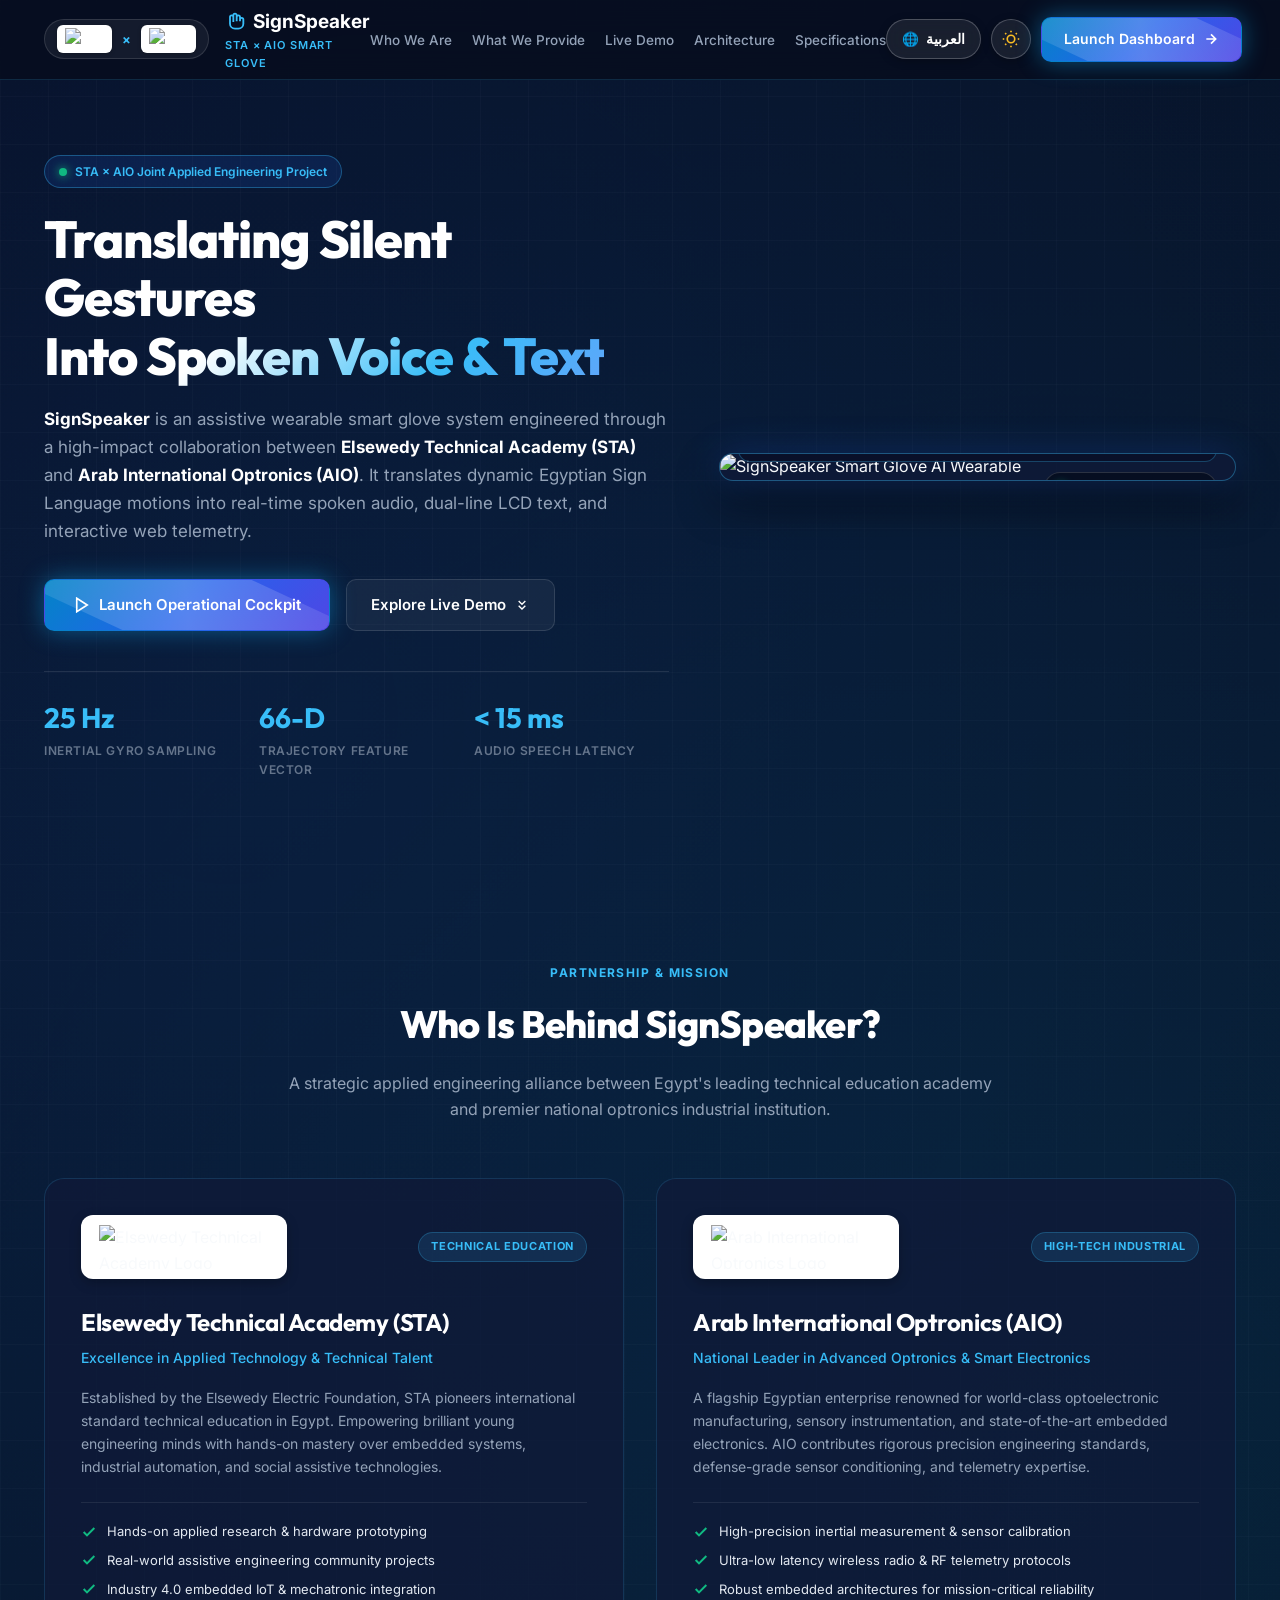
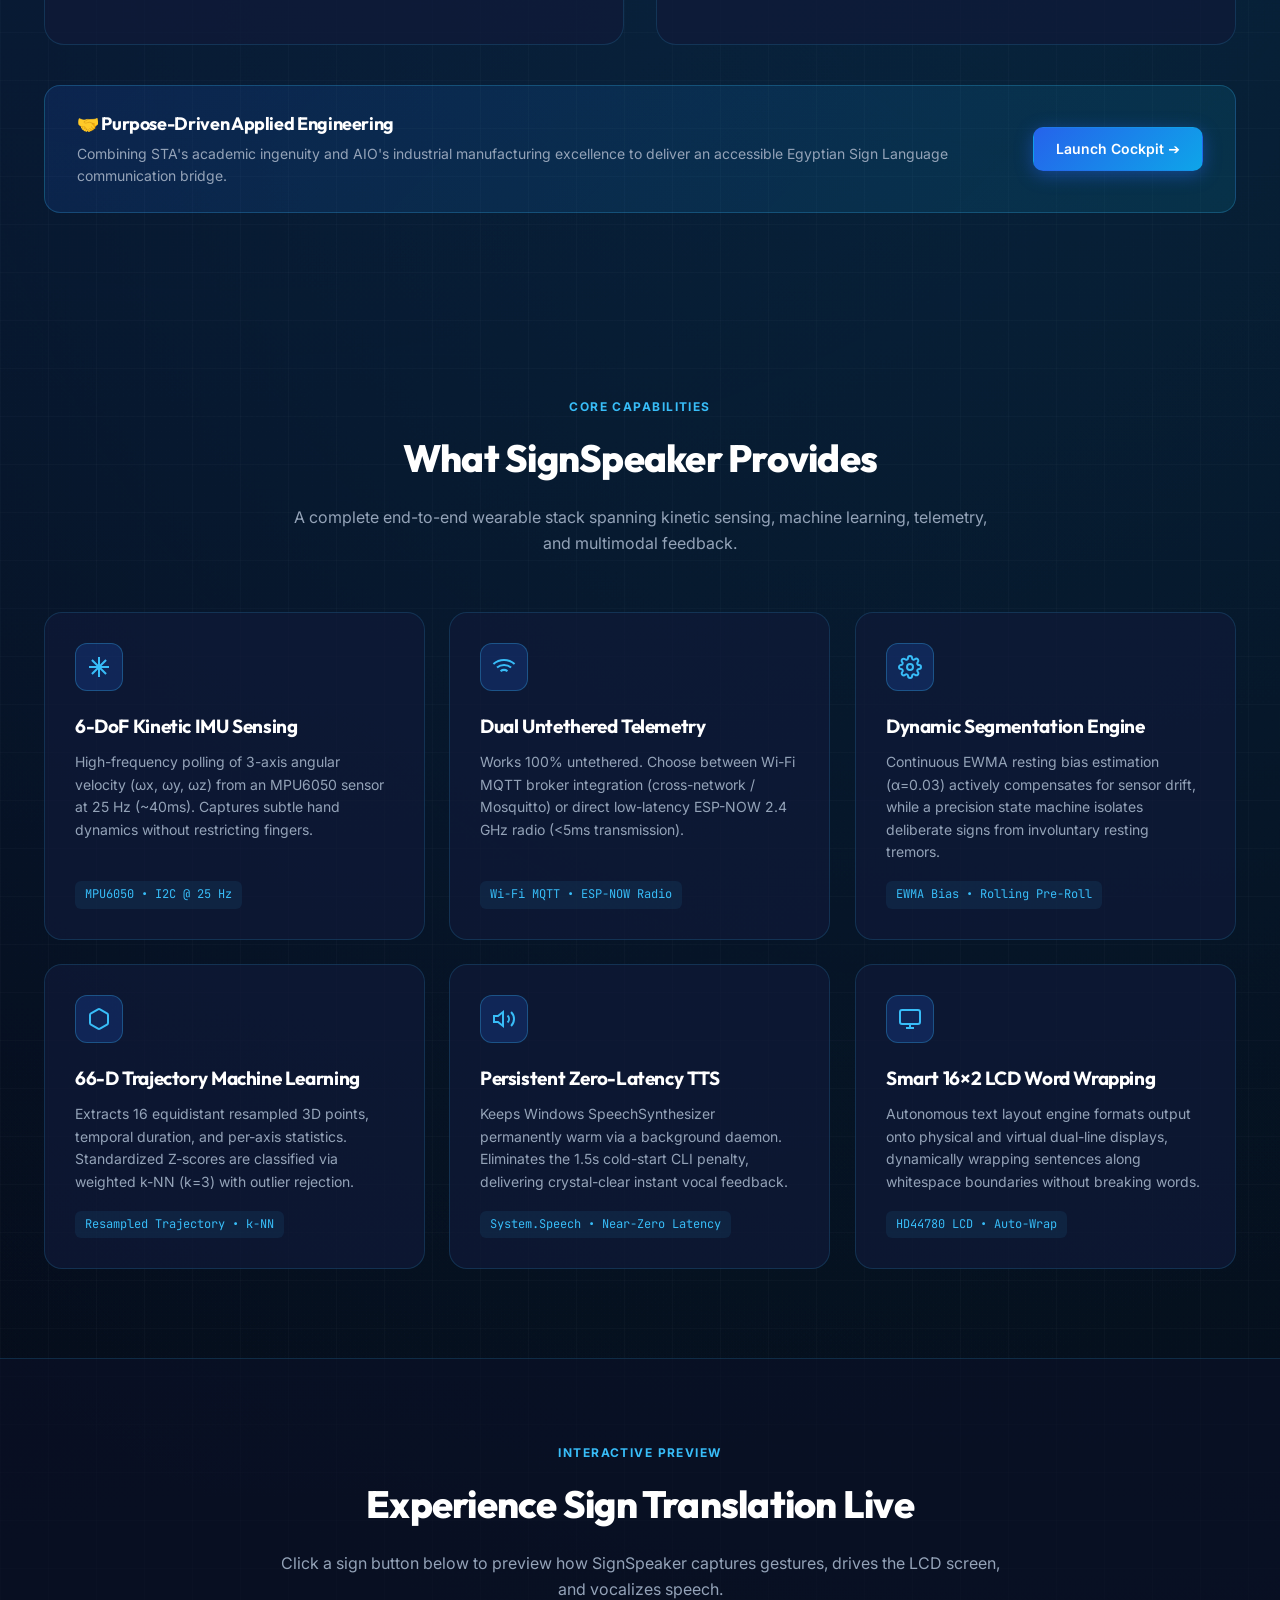
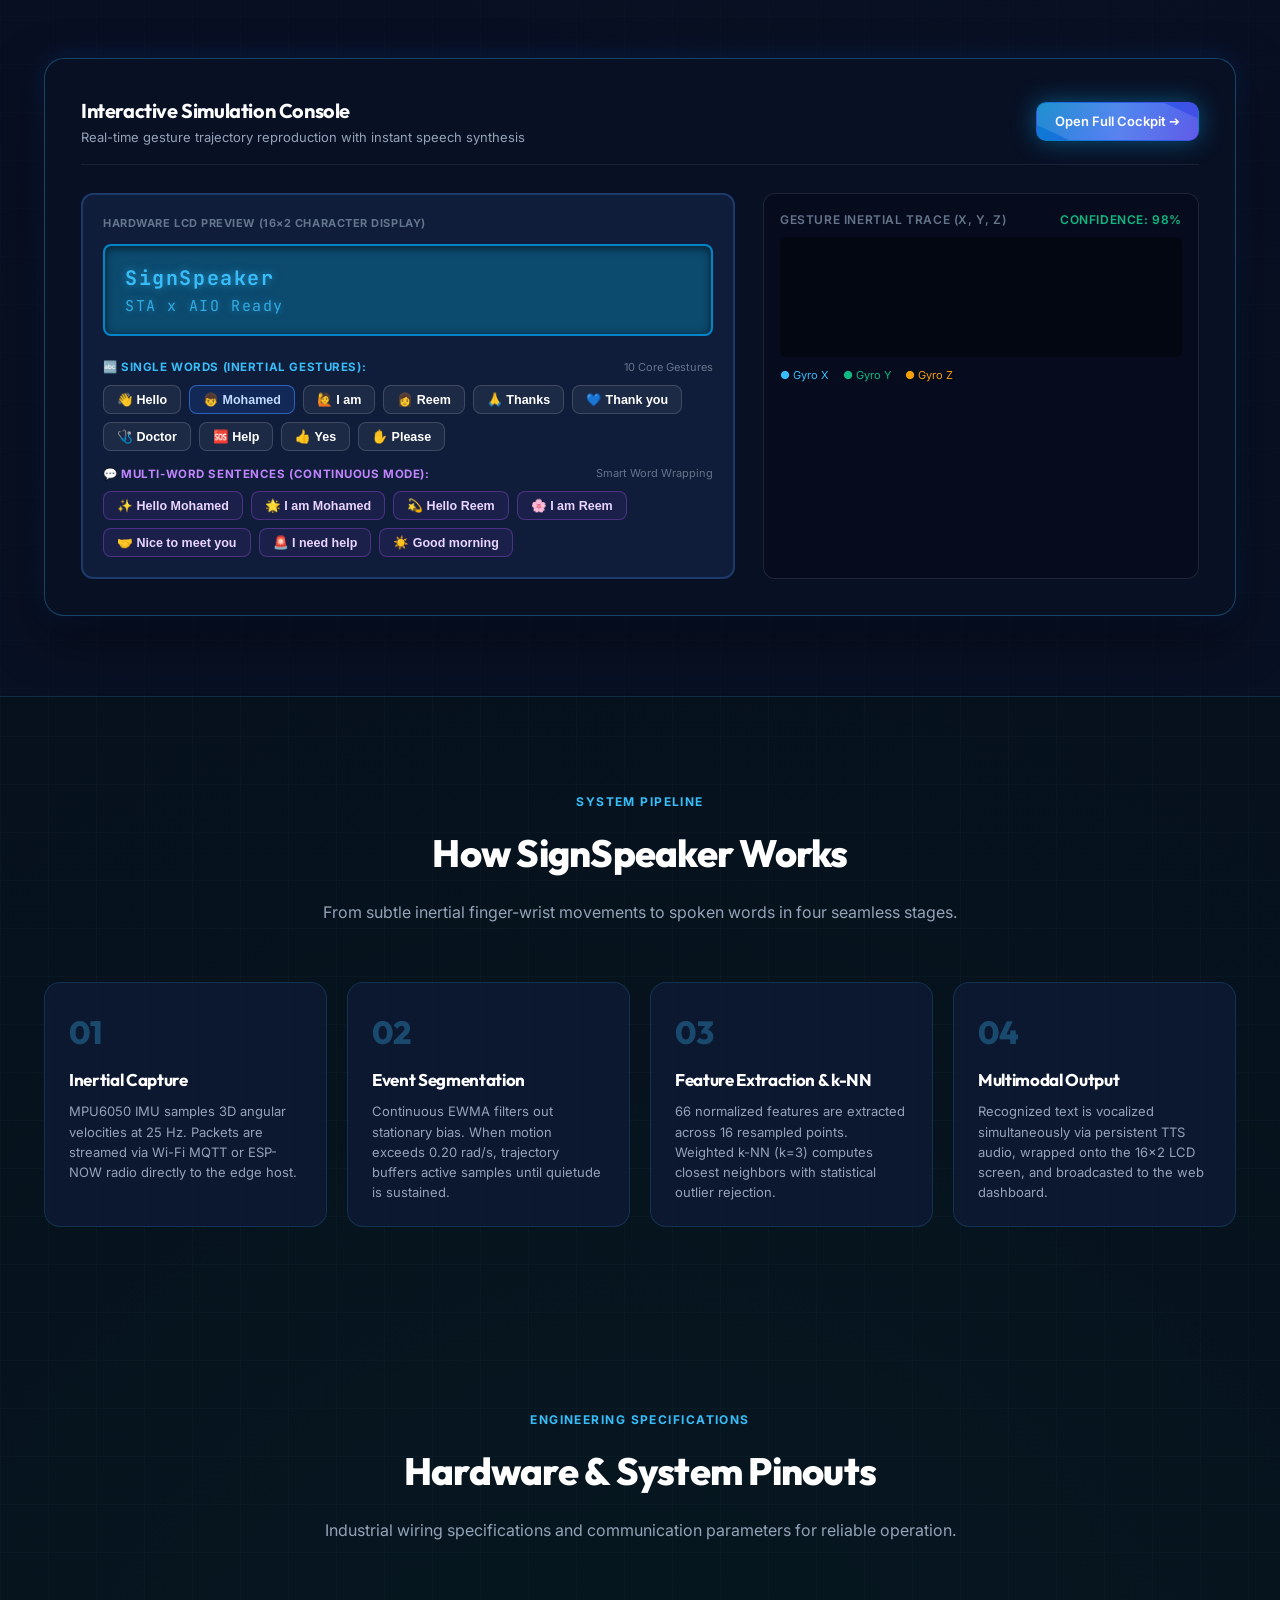
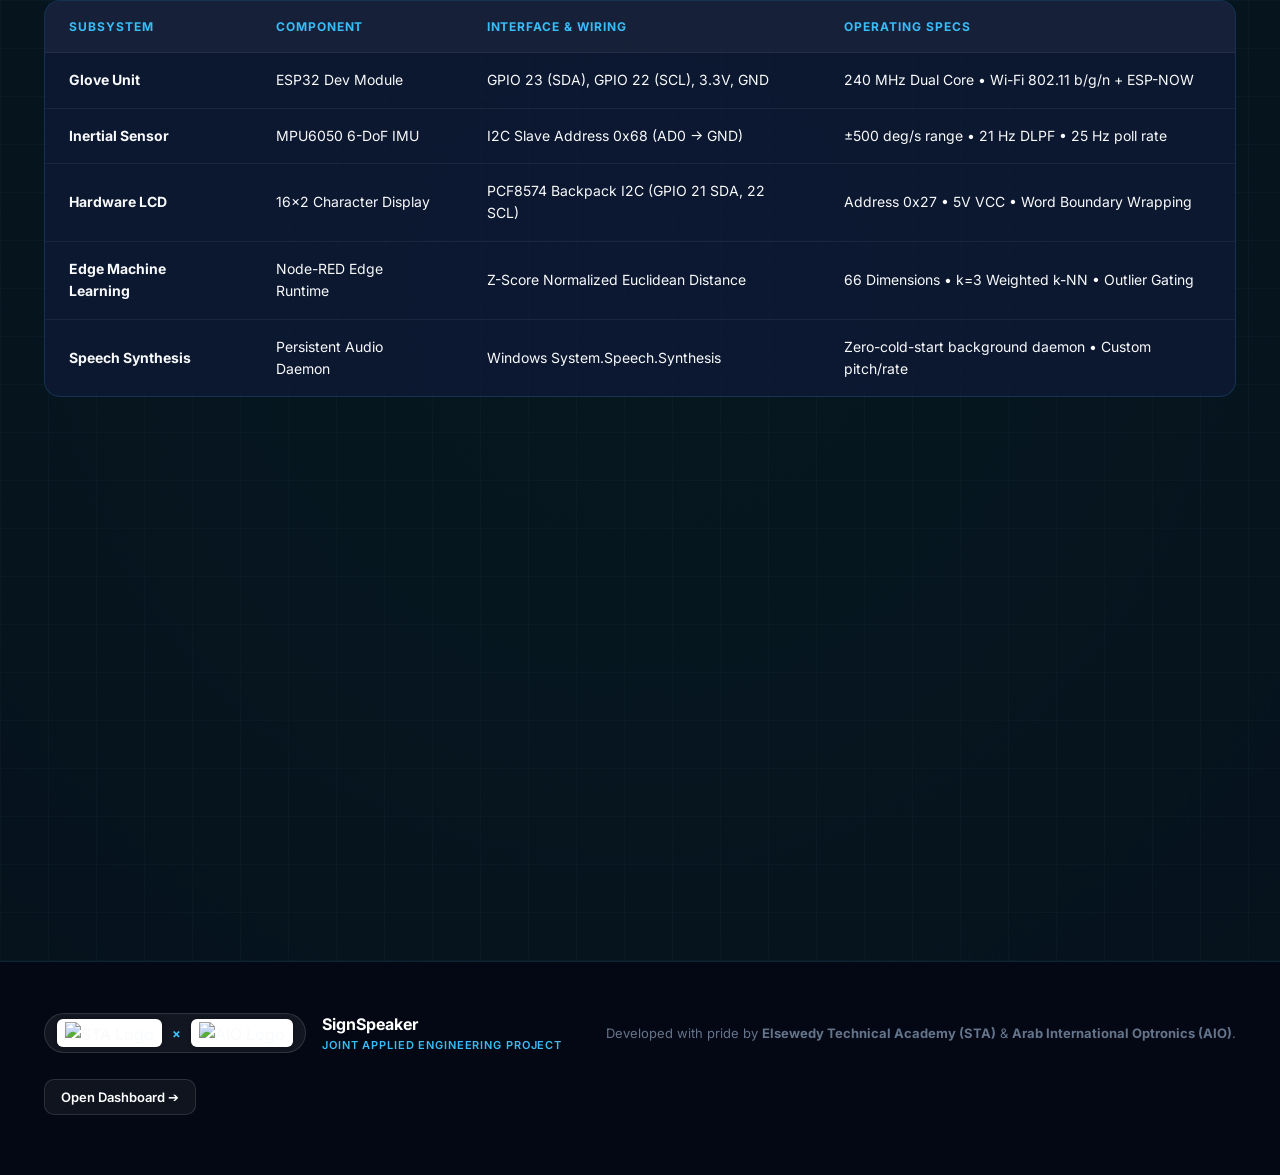
==== commit 63a5e804: "fix(landing): resolve animationId TDZ error, fix CSS media query nesting, and refine theme & languag" ====
--- a/dashboard/landing.html
+++ b/dashboard/landing.html
@@ -170,15 +170,16 @@
 .nav-links {
   display: flex;
   align-items: center;
-  gap: 28px;
+  gap: 20px;
   list-style: none;
 }
 
 .nav-links a {
-  font-size: 14px;
+  font-size: 13.5px;
   font-weight: 500;
   color: var(--text-muted);
   transition: color 0.18s ease;
+  white-space: nowrap;
 }
 
 .nav-links a:hover {
@@ -964,6 +965,8 @@
   .hero-stats { grid-template-columns: 1fr; }
   .cta-banner { padding: 40px 24px; }
   .cta-banner h2 { font-size: 28px; }
+}
+
 /* ==========================================================================
    THEME: LIGHT MODE
    ========================================================================== */
@@ -1192,55 +1195,85 @@
   display: flex;
   align-items: center;
   gap: 10px;
+  flex-shrink: 0;
 }
 
 .nav-pill-btn {
   background: rgba(255, 255, 255, 0.08);
-  border: 1px solid rgba(255, 255, 255, 0.18);
-  color: var(--text-main);
-  height: 38px;
-  padding: 0 13px;
+  border: 1px solid rgba(255, 255, 255, 0.22);
+  color: #ffffff;
+  height: 40px;
+  padding: 0 15px;
   border-radius: 999px;
-  font-size: 13px;
+  font-size: 13.5px;
   font-weight: 600;
   display: inline-flex;
   align-items: center;
   justify-content: center;
-  gap: 6px;
+  gap: 7px;
   cursor: pointer;
-  transition: all 0.2s cubic-bezier(0.16, 1, 0.3, 1);
-  backdrop-filter: blur(8px);
-  -webkit-backdrop-filter: blur(8px);
+  transition: all 0.22s cubic-bezier(0.16, 1, 0.3, 1);
+  backdrop-filter: blur(10px);
+  -webkit-backdrop-filter: blur(10px);
   white-space: nowrap;
+  flex-shrink: 0;
+  box-shadow: 0 2px 8px rgba(0, 0, 0, 0.25);
+  user-select: none;
 }
 
 .nav-pill-btn:hover {
-  background: rgba(255, 255, 255, 0.16);
+  background: rgba(255, 255, 255, 0.18);
   border-color: var(--cyan-bright);
-  box-shadow: 0 0 14px var(--cyan-glow);
-  transform: translateY(-1px);
+  box-shadow: 0 0 18px var(--cyan-glow);
+  transform: translateY(-2px);
+  color: #ffffff;
+}
+
+.nav-pill-btn:active {
+  transform: translateY(0) scale(0.97);
 }
 
 .nav-icon-btn {
-  width: 38px;
+  width: 40px;
+  height: 40px;
   padding: 0;
-}
-
-/* Theme Icon Switch */
-:root:not([data-theme="light"]) .theme-icon-moon {
+  border-radius: 50%;
+  display: inline-flex;
+  align-items: center;
+  justify-content: center;
+}
+
+/* Theme Icon Switch - 100% foolproof */
+.theme-icon-sun {
+  display: inline-block;
+  color: #fbbf24;
+}
+
+.theme-icon-moon {
   display: none;
-}
-:root:not([data-theme="light"]) .theme-icon-sun {
-  display: inline-block;
-  color: #f59e0b;
+  color: #3b82f6;
 }
 
 [data-theme="light"] .theme-icon-sun {
-  display: none;
-}
+  display: none !important;
+}
+
 [data-theme="light"] .theme-icon-moon {
-  display: inline-block;
+  display: inline-block !important;
+}
+
+[data-theme="light"] .nav-pill-btn {
+  background: #ffffff;
+  border-color: #cbd5e1;
+  color: #0f172a;
+  box-shadow: 0 2px 8px rgba(15, 23, 42, 0.08);
+}
+
+[data-theme="light"] .nav-pill-btn:hover {
+  background: #f8fafc;
+  border-color: #2563eb;
   color: #2563eb;
+  box-shadow: 0 4px 16px rgba(37, 99, 235, 0.2);
 }
 
 /* ==========================================================================
@@ -2093,28 +2126,53 @@
   }
 };
 
+// ==========================================================================
+// 2. DOM ELEMENTS & APPLICATION STATE
+// ==========================================================================
 let currentLang = localStorage.getItem('signspeaker_lang') || 'en';
 let currentTheme = localStorage.getItem('signspeaker_theme') || 'dark';
 
+let animationId = null;
+let currentPoints = [];
+
+const canvas = document.getElementById('previewCanvas');
+const ctx = canvas ? canvas.getContext('2d') : null;
+const lcdL1 = document.getElementById('lcdL1');
+const lcdL2 = document.getElementById('lcdL2');
+const demoConfidence = document.getElementById('demoConfidence');
+const langToggleBtn = document.getElementById('langToggleBtn');
+const themeToggleBtn = document.getElementById('themeToggleBtn');
+const scrollUpBtn = document.getElementById('scrollUpBtn');
+
+function resizeCanvas() {
+  if (!canvas || !canvas.parentElement) return;
+  canvas.width = canvas.parentElement.clientWidth - 32;
+  canvas.height = 120;
+}
+window.addEventListener('resize', resizeCanvas);
+resizeCanvas();
+
 // ==========================================================================
-// 2. THEME CONTROLLER (LIGHT & DARK)
+// 3. THEME CONTROLLER (LIGHT & DARK)
 // ==========================================================================
 function setTheme(theme) {
   currentTheme = theme;
   document.documentElement.setAttribute('data-theme', theme);
   localStorage.setItem('signspeaker_theme', theme);
-}
-
-document.getElementById('themeToggleBtn').addEventListener('click', () => {
-  const nextTheme = currentTheme === 'light' ? 'dark' : 'light';
-  setTheme(nextTheme);
-});
-
-// Apply initial theme
-setTheme(currentTheme);
+  if (themeToggleBtn) {
+    themeToggleBtn.setAttribute('title', theme === 'light' ? 'Switch to Dark Mode' : 'Switch to Light Mode');
+  }
+}
+
+if (themeToggleBtn) {
+  themeToggleBtn.addEventListener('click', () => {
+    const nextTheme = currentTheme === 'light' ? 'dark' : 'light';
+    setTheme(nextTheme);
+  });
+}
 
 // ==========================================================================
-// 3. LANGUAGE CONTROLLER (EN & AR)
+// 4. LANGUAGE CONTROLLER (EN & AR)
 // ==========================================================================
 function setLanguage(lang) {
   currentLang = lang;
@@ -2144,8 +2202,8 @@
     }
   });
 
-  // Update LCD placeholder if not actively playing
-  if (!animationId) {
+  // Update LCD placeholder safely if idle
+  if (lcdL1 && lcdL2 && !animationId) {
     if (lang === 'ar') {
       lcdL1.textContent = 'SignSpeaker';
       lcdL2.textContent = 'STA x AIO جاهز';
@@ -2156,36 +2214,39 @@
   }
 }
 
-document.getElementById('langToggleBtn').addEventListener('click', () => {
-  const nextLang = currentLang === 'en' ? 'ar' : 'en';
-  setLanguage(nextLang);
-});
-
-// Apply initial language
-setLanguage(currentLang);
+if (langToggleBtn) {
+  langToggleBtn.addEventListener('click', () => {
+    const nextLang = currentLang === 'en' ? 'ar' : 'en';
+    setLanguage(nextLang);
+  });
+}
 
 // ==========================================================================
-// 4. 3D SCROLL REVEAL (IntersectionObserver)
+// 5. 3D SCROLL REVEAL (IntersectionObserver)
 // ==========================================================================
 function init3DScrollReveal() {
   const scrollElements = document.querySelectorAll('.scroll-3d');
-  const observer = new IntersectionObserver((entries) => {
-    entries.forEach(entry => {
-      if (entry.isIntersecting) {
-        entry.target.classList.add('revealed');
-      }
+  if ('IntersectionObserver' in window) {
+    const observer = new IntersectionObserver((entries) => {
+      entries.forEach(entry => {
+        if (entry.isIntersecting) {
+          entry.target.classList.add('revealed');
+        }
+      });
+    }, {
+      threshold: 0.08,
+      rootMargin: '0px 0px -30px 0px'
     });
-  }, {
-    threshold: 0.1,
-    rootMargin: '0px 0px -40px 0px'
-  });
-
-  scrollElements.forEach(el => observer.observe(el));
+
+    scrollElements.forEach(el => observer.observe(el));
+  } else {
+    scrollElements.forEach(el => el.classList.add('revealed'));
+  }
 }
 init3DScrollReveal();
 
 // ==========================================================================
-// 5. 3D MOUSE PARALLAX HOVER EFFECT ON CARDS
+// 6. 3D MOUSE PARALLAX HOVER EFFECT ON CARDS
 // ==========================================================================
 function init3DHoverEffect() {
   const cards = document.querySelectorAll('.card-3d');
@@ -2211,42 +2272,28 @@
 init3DHoverEffect();
 
 // ==========================================================================
-// 6. FLOATING SCROLL-UP BUTTON
+// 7. FLOATING SCROLL-UP BUTTON
 // ==========================================================================
-const scrollUpBtn = document.getElementById('scrollUpBtn');
-window.addEventListener('scroll', () => {
-  if (window.scrollY > 320) {
-    scrollUpBtn.classList.add('visible');
-  } else {
-    scrollUpBtn.classList.remove('visible');
-  }
-});
-
-scrollUpBtn.addEventListener('click', () => {
-  window.scrollTo({
-    top: 0,
-    behavior: 'smooth'
+if (scrollUpBtn) {
+  window.addEventListener('scroll', () => {
+    if (window.scrollY > 300) {
+      scrollUpBtn.classList.add('visible');
+    } else {
+      scrollUpBtn.classList.remove('visible');
+    }
   });
-});
+
+  scrollUpBtn.addEventListener('click', () => {
+    window.scrollTo({
+      top: 0,
+      behavior: 'smooth'
+    });
+  });
+}
 
 // ==========================================================================
-// 7. INTERACTIVE DEMO PREVIEW (CANVAS & LCD & TTS)
+// 8. INTERACTIVE DEMO PREVIEW (CANVAS & LCD & TTS)
 // ==========================================================================
-const canvas = document.getElementById('previewCanvas');
-const ctx = canvas.getContext('2d');
-const lcdL1 = document.getElementById('lcdL1');
-const lcdL2 = document.getElementById('lcdL2');
-const demoConfidence = document.getElementById('demoConfidence');
-
-function resizeCanvas() {
-  canvas.width = canvas.parentElement.clientWidth - 32;
-  canvas.height = 120;
-}
-window.addEventListener('resize', resizeCanvas);
-resizeCanvas();
-
-let animationId = null;
-let currentPoints = [];
 
 function generatePoints(seed, isMultiWord = false) {
   const pts = [];
@@ -2400,7 +2447,9 @@
   animationId = requestAnimationFrame(animate);
 }
 
-// Initial draw
+// Initial initialization of theme, language, and waveform preview
+setTheme(currentTheme);
+setLanguage(currentLang);
 currentPoints = generatePoints(1);
 drawWaveform(1);
 </script>
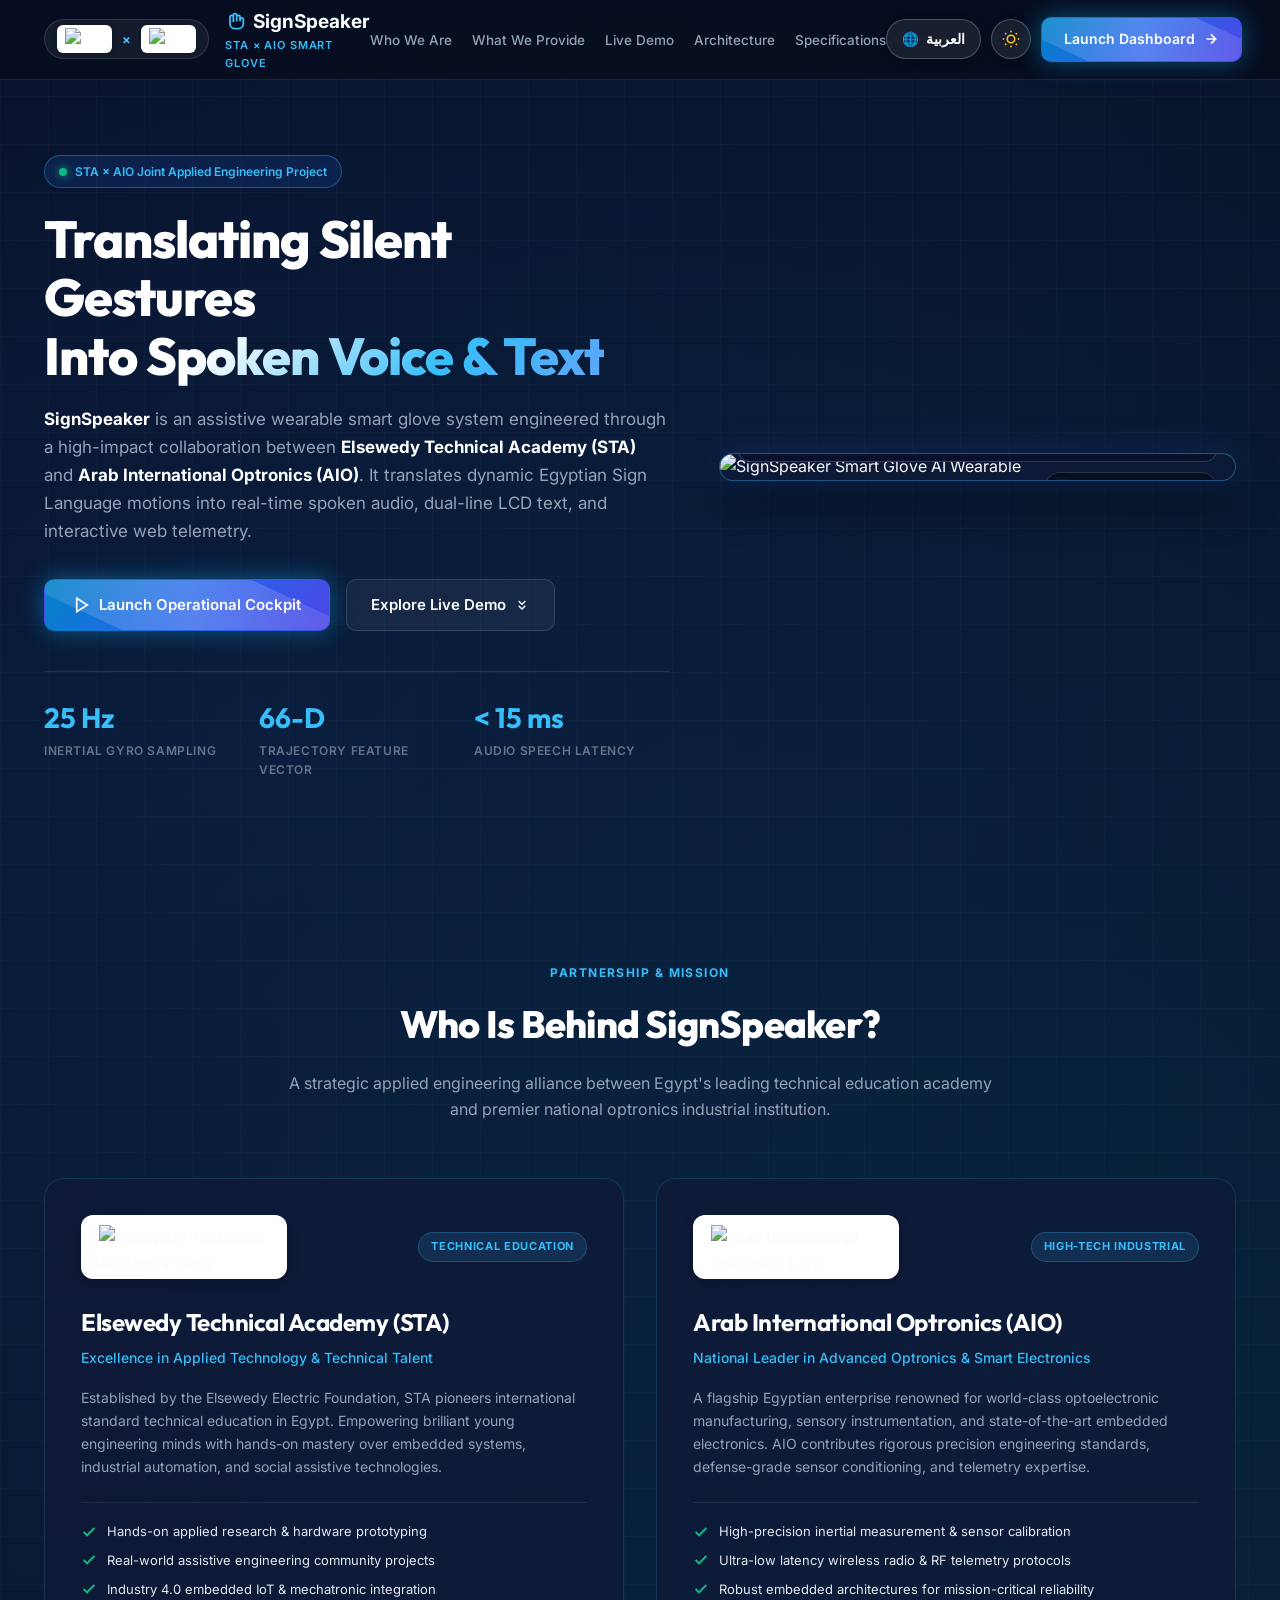
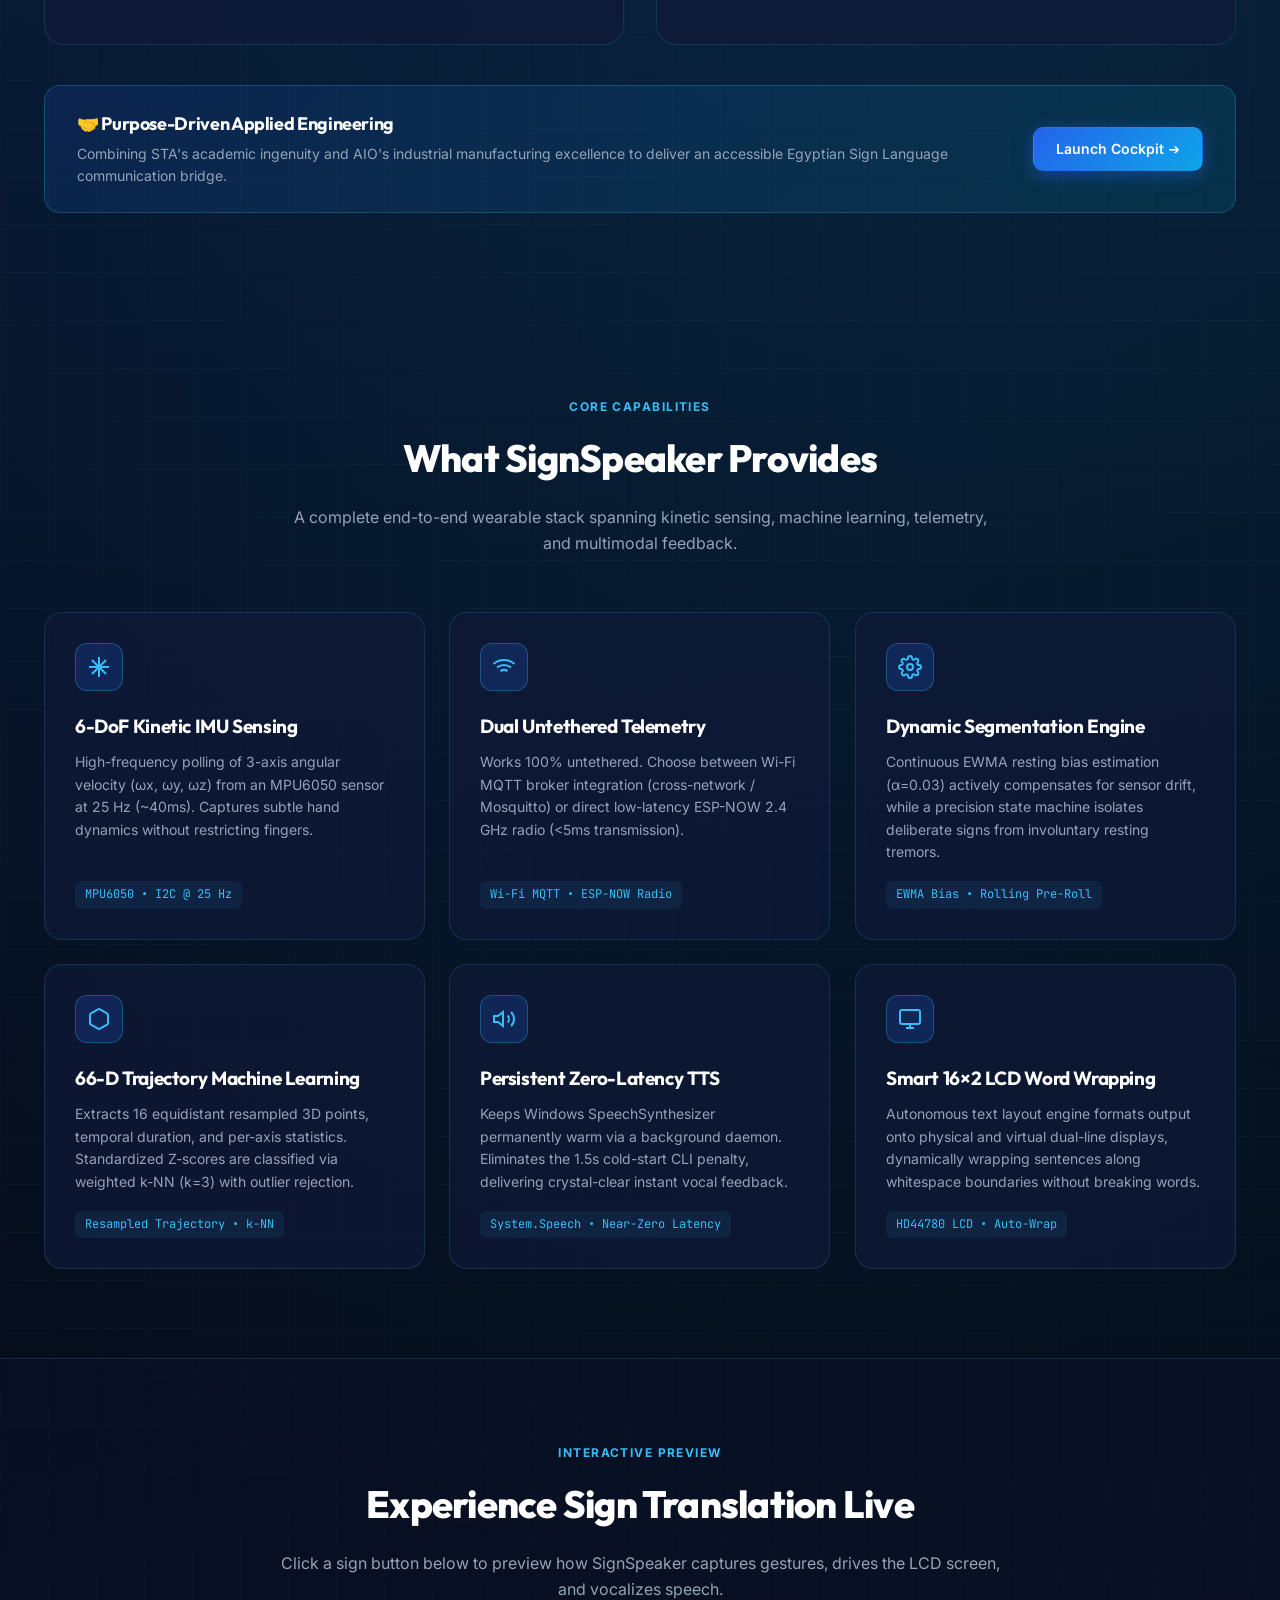
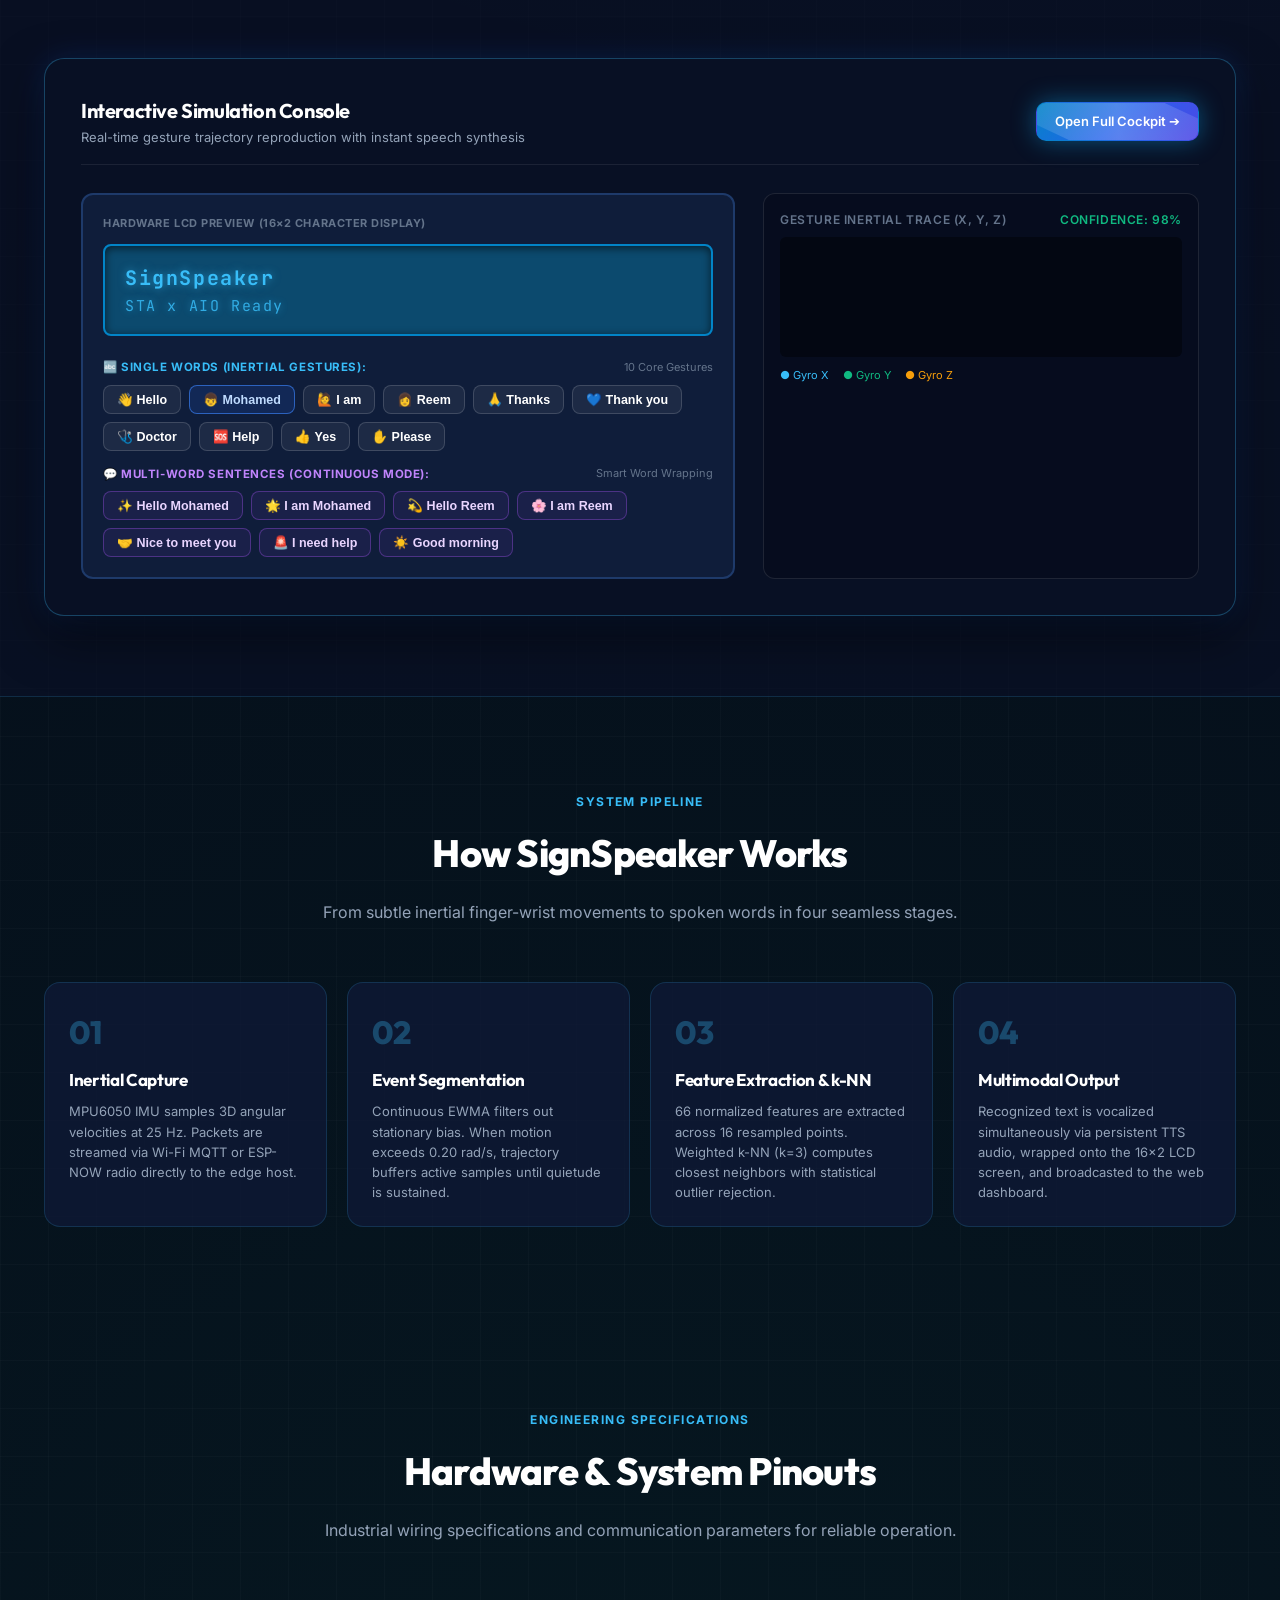
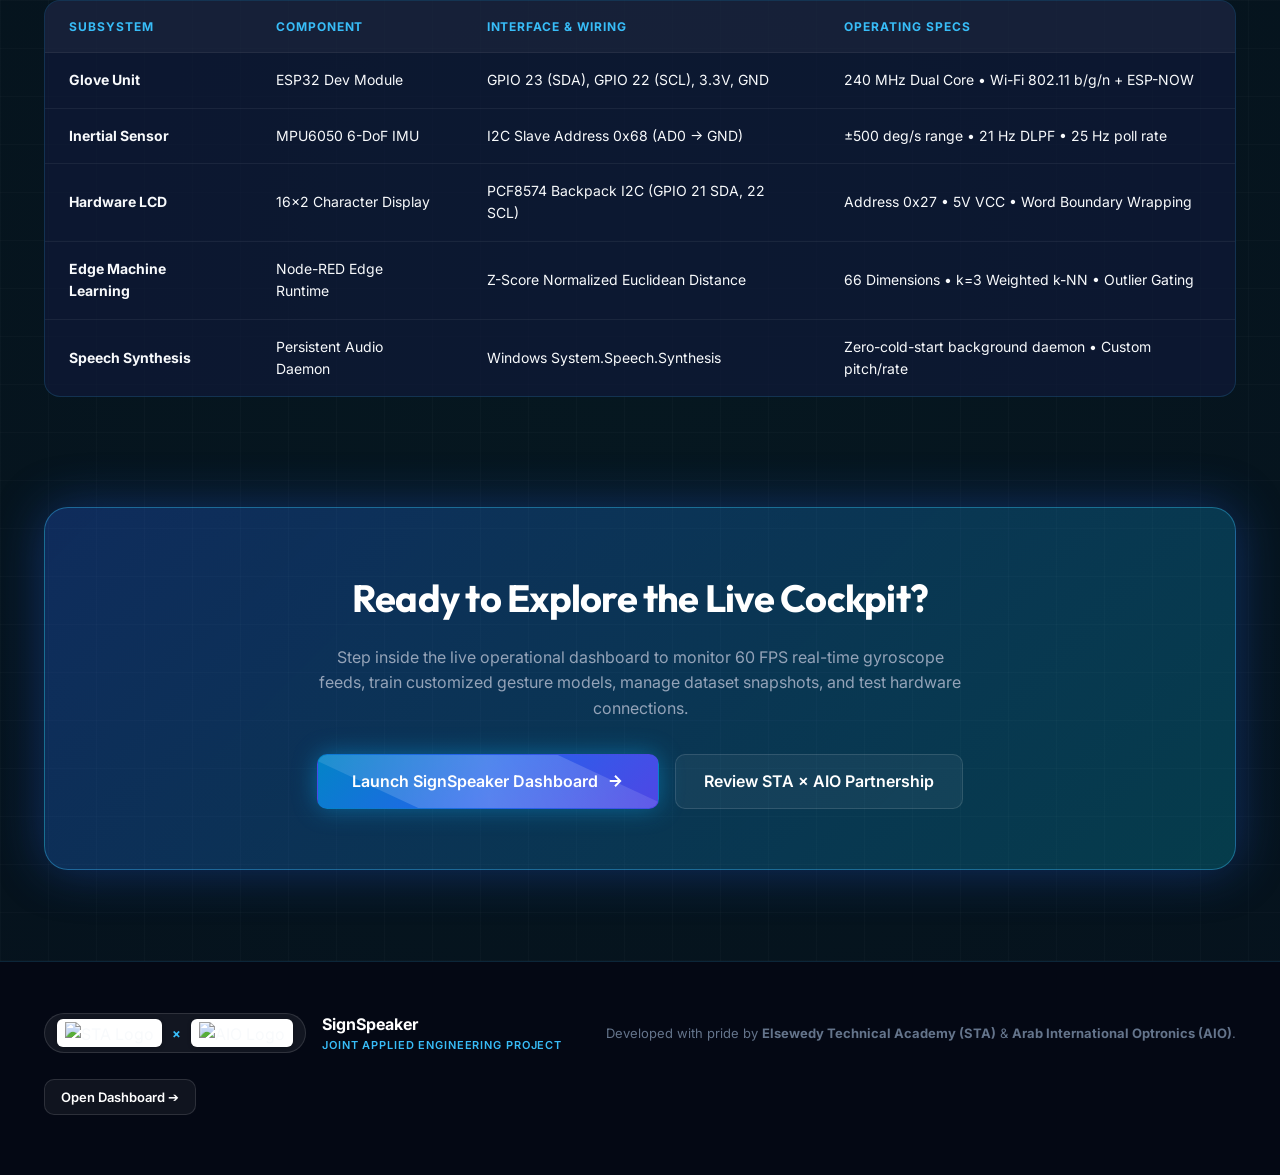
==== commit c971716e: "fix(landing): enforce high-contrast deep slate typography and blue-cyan gradients in light mode" ====
--- a/dashboard/landing.html
+++ b/dashboard/landing.html
@@ -1007,18 +1007,94 @@
 }
 
 [data-theme="light"] .navbar {
-  background: rgba(255, 255, 255, 0.88);
-  border-bottom-color: rgba(203, 213, 225, 0.7);
-}
-
-[data-theme="light"] .project-title,
-[data-theme="light"] .demo-title-group h3,
-[data-theme="light"] .feature-title,
+  background: rgba(255, 255, 255, 0.92);
+  border-bottom-color: rgba(203, 213, 225, 0.8);
+}
+
+/* Headings in Light Mode */
+[data-theme="light"] .hero-heading,
 [data-theme="light"] .section-title,
 [data-theme="light"] .partner-name,
+[data-theme="light"] .feature-title,
+[data-theme="light"] .demo-title-group h3,
 [data-theme="light"] .step-title,
+[data-theme="light"] .project-title,
 [data-theme="light"] .specs-table th {
+  color: #0f172a !important;
+}
+
+/* Gradient Text in Light Mode (Deep Blue to Cyan) */
+[data-theme="light"] .gradient-text {
+  background: linear-gradient(135deg, #1e40af 0%, #0284c7 50%, #2563eb 100%) !important;
+  -webkit-background-clip: text !important;
+  -webkit-text-fill-color: transparent !important;
+}
+
+/* Hero Lead & Strong Highlights */
+[data-theme="light"] .hero-lead {
+  color: #334155;
+}
+
+[data-theme="light"] .hero-lead strong {
+  color: #0f172a !important;
+  font-weight: 700;
+}
+
+[data-theme="light"] .eyebrow-pill {
+  background: rgba(37, 99, 235, 0.08);
+  border-color: rgba(37, 99, 235, 0.25);
+  color: #1d4ed8;
+  font-weight: 700;
+}
+
+/* Hero Stats in Light Mode */
+[data-theme="light"] .hero-stats {
+  border-top-color: #e2e8f0;
+}
+
+[data-theme="light"] .stat-item {
+  background: #ffffff;
+  border: 1px solid #e2e8f0;
+  border-radius: 14px;
+  padding: 14px 18px;
+  box-shadow: 0 4px 14px rgba(15, 23, 42, 0.05);
+}
+
+[data-theme="light"] .stat-number {
+  color: #0284c7;
+}
+
+[data-theme="light"] .stat-label {
+  color: #64748b;
+}
+
+/* Descriptions & Subtitles in Light Mode */
+[data-theme="light"] .section-desc,
+[data-theme="light"] .partner-desc,
+[data-theme="light"] .feature-desc,
+[data-theme="light"] .step-desc,
+[data-theme="light"] .specs-desc,
+[data-theme="light"] .demo-desc,
+[data-theme="light"] .demo-console-desc,
+[data-theme="light"] .footer-copy {
+  color: #334155;
+}
+
+[data-theme="light"] .footer-copy strong {
   color: #0f172a;
+}
+
+[data-theme="light"] .partner-sub,
+[data-theme="light"] .project-sub {
+  color: #0284c7;
+}
+
+[data-theme="light"] .partner-highlights li span {
+  color: #1e293b;
+}
+
+[data-theme="light"] .partner-highlights li svg {
+  color: #0284c7;
 }
 
 [data-theme="light"] .partner-badges {
@@ -1034,6 +1110,40 @@
   background: #ffffff;
   border-color: #e2e8f0;
   box-shadow: 0 4px 20px rgba(15, 23, 42, 0.06);
+}
+
+[data-theme="light"] .visual-card {
+  border-color: #cbd5e1;
+  box-shadow: 0 10px 30px rgba(15, 23, 42, 0.1);
+}
+
+[data-theme="light"] .floating-tag {
+  background: rgba(255, 255, 255, 0.95);
+  border-color: #cbd5e1;
+  color: #0f172a;
+  box-shadow: 0 4px 12px rgba(15, 23, 42, 0.08);
+}
+
+[data-theme="light"] .visual-overlay-badge {
+  background: rgba(255, 255, 255, 0.95);
+  border-color: #cbd5e1;
+  box-shadow: 0 8px 24px rgba(15, 23, 42, 0.12);
+}
+
+[data-theme="light"] .overlay-text-top {
+  color: #0f172a;
+}
+
+[data-theme="light"] .overlay-text-sub {
+  color: #059669;
+}
+
+[data-theme="light"] .nav-links a {
+  color: #334155;
+}
+
+[data-theme="light"] .nav-links a:hover {
+  color: #0284c7;
 }
 
 [data-theme="light"] .partnership-banner,
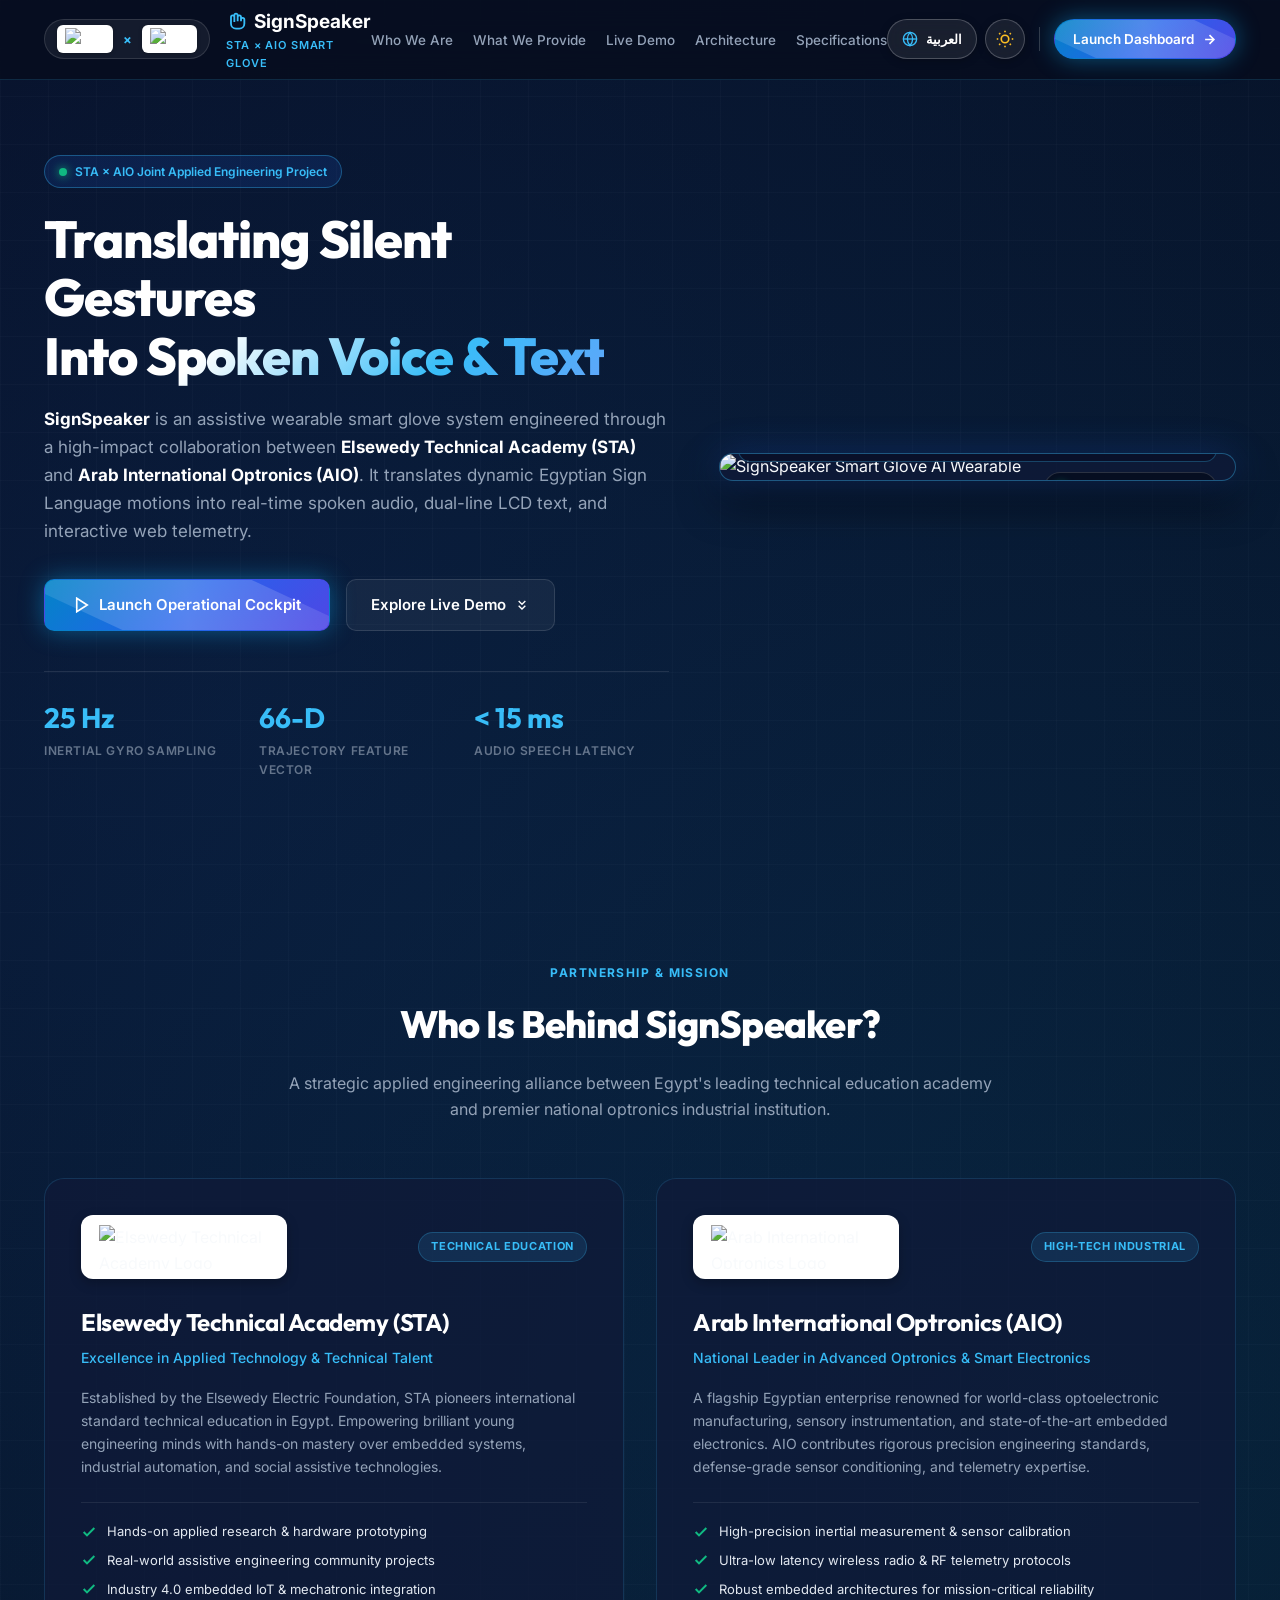
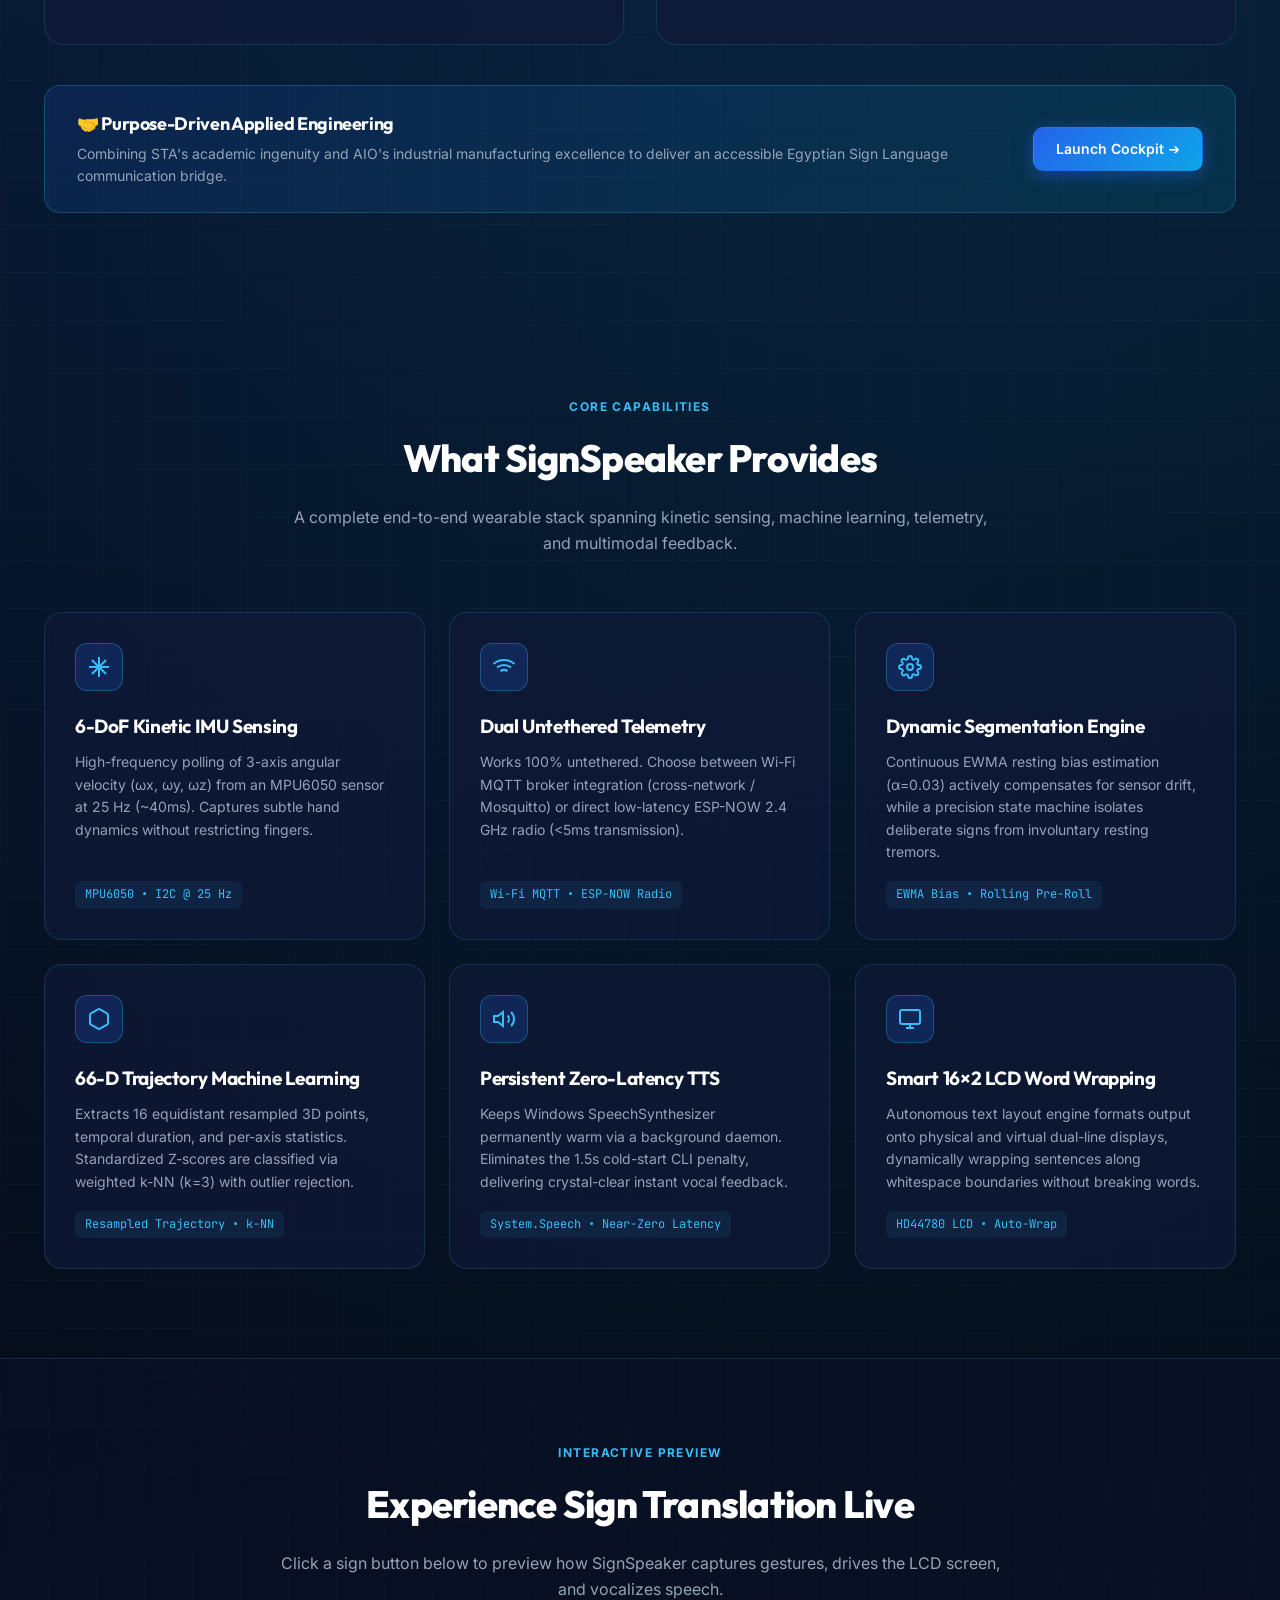
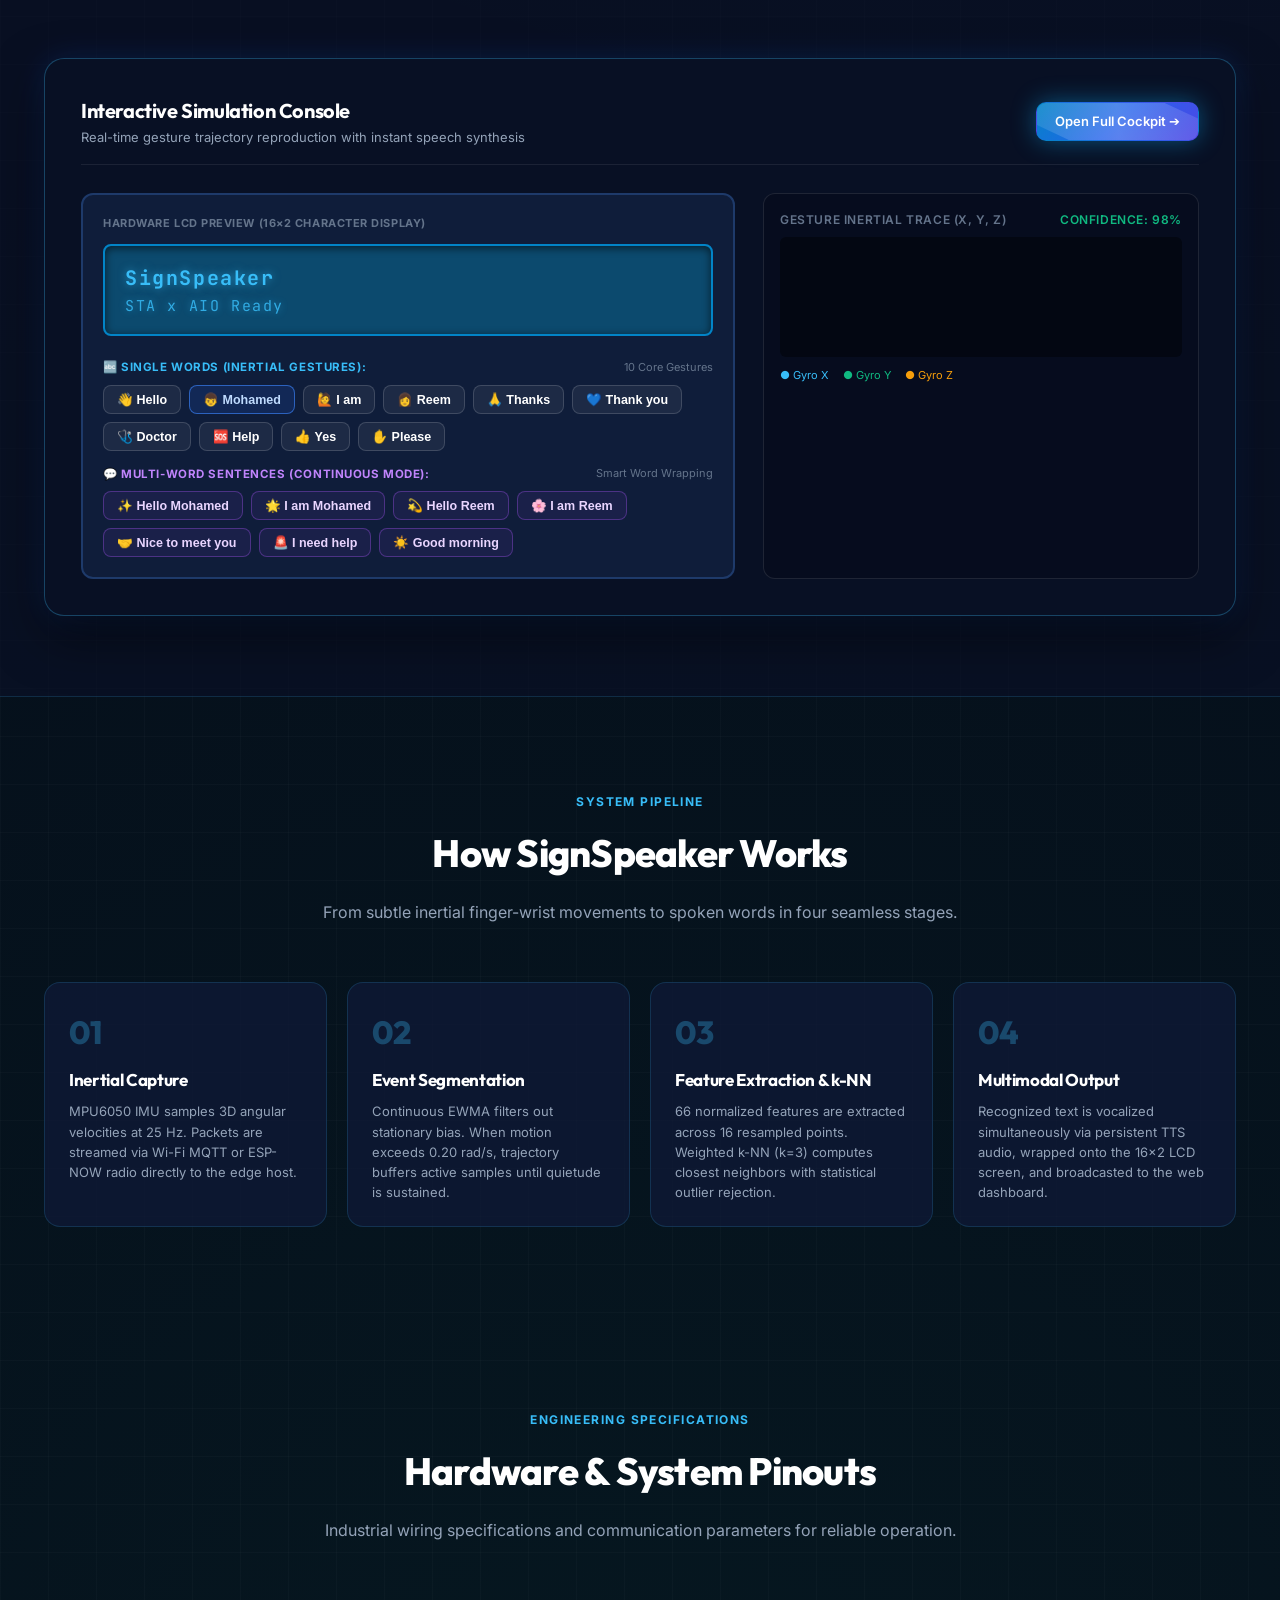
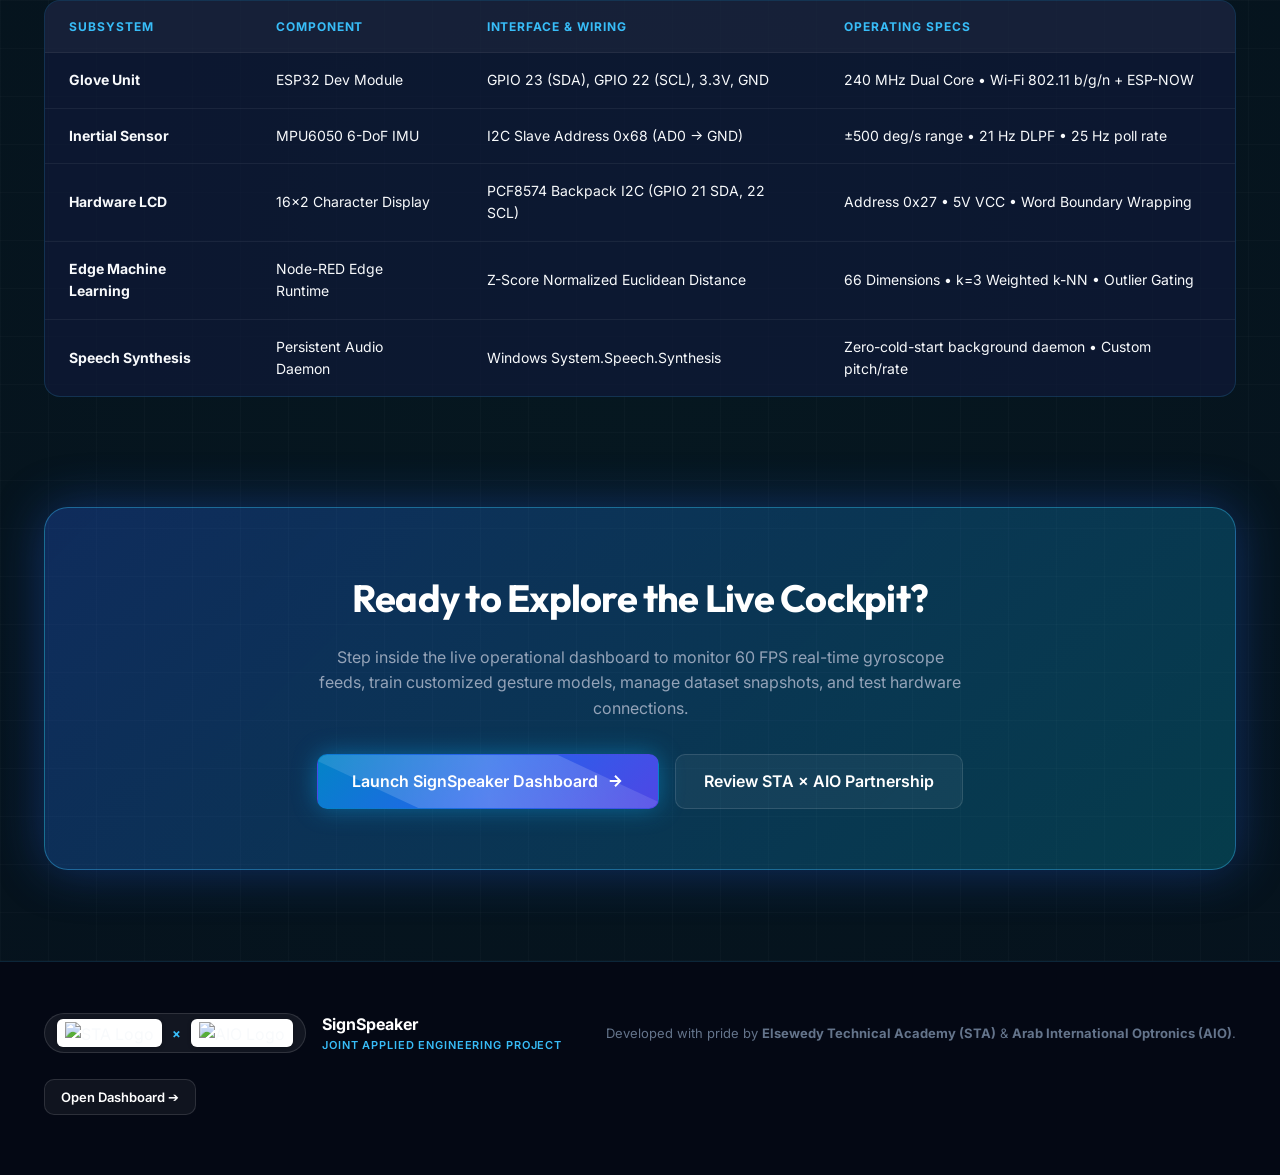
==== commit c66be569: "feat(landing): arrange header right-side controls with segmented preferences group and divider, upda" ====
--- a/dashboard/landing.html
+++ b/dashboard/landing.html
@@ -1299,13 +1299,31 @@
 }
 
 /* ==========================================================================
-   NAV CONTROLS: THEME & LANGUAGE PILLS
+   NAV CONTROLS: THEME, LANGUAGE & CTA (RIGHT SIDE)
    ========================================================================== */
 .nav-cta {
   display: flex;
   align-items: center;
-  gap: 10px;
+  gap: 12px;
   flex-shrink: 0;
+}
+
+.nav-controls-group {
+  display: flex;
+  align-items: center;
+  gap: 8px;
+}
+
+.nav-divider {
+  width: 1px;
+  height: 24px;
+  background: rgba(255, 255, 255, 0.18);
+  margin: 0 2px;
+  flex-shrink: 0;
+}
+
+[data-theme="light"] .nav-divider {
+  background: rgba(15, 23, 42, 0.16);
 }
 
 .nav-pill-btn {
@@ -1313,22 +1331,31 @@
   border: 1px solid rgba(255, 255, 255, 0.22);
   color: #ffffff;
   height: 40px;
-  padding: 0 15px;
+  padding: 0 14px;
   border-radius: 999px;
-  font-size: 13.5px;
+  font-size: 13px;
   font-weight: 600;
   display: inline-flex;
   align-items: center;
   justify-content: center;
-  gap: 7px;
+  gap: 8px;
   cursor: pointer;
   transition: all 0.22s cubic-bezier(0.16, 1, 0.3, 1);
   backdrop-filter: blur(10px);
   -webkit-backdrop-filter: blur(10px);
   white-space: nowrap;
   flex-shrink: 0;
-  box-shadow: 0 2px 8px rgba(0, 0, 0, 0.25);
+  box-shadow: 0 2px 8px rgba(0, 0, 0, 0.22);
   user-select: none;
+}
+
+.nav-pill-btn .globe-icon {
+  color: var(--cyan-bright);
+  transition: transform 0.3s ease;
+}
+
+.nav-pill-btn:hover .globe-icon {
+  transform: rotate(20deg);
 }
 
 .nav-pill-btn:hover {
@@ -1357,11 +1384,21 @@
 .theme-icon-sun {
   display: inline-block;
   color: #fbbf24;
+  transition: transform 0.3s ease;
 }
 
 .theme-icon-moon {
   display: none;
   color: #3b82f6;
+  transition: transform 0.3s ease;
+}
+
+.nav-icon-btn:hover .theme-icon-sun {
+  transform: rotate(45deg);
+}
+
+.nav-icon-btn:hover .theme-icon-moon {
+  transform: rotate(-15deg);
 }
 
 [data-theme="light"] .theme-icon-sun {
@@ -1384,6 +1421,27 @@
   border-color: #2563eb;
   color: #2563eb;
   box-shadow: 0 4px 16px rgba(37, 99, 235, 0.2);
+}
+
+[data-theme="light"] .nav-pill-btn .globe-icon {
+  color: #2563eb;
+}
+
+/* Launch Dashboard Nav Button */
+#launchCockpitNav {
+  height: 40px;
+  padding: 0 18px;
+  border-radius: 999px;
+  font-size: 13.5px;
+  font-weight: 600;
+  display: inline-flex;
+  align-items: center;
+  gap: 8px;
+  white-space: nowrap;
+}
+
+html[dir="rtl"] .nav-arrow-icon {
+  transform: scaleX(-1);
 }
 
 /* ==========================================================================
@@ -1476,34 +1534,40 @@
     </ul>
 
     <div class="nav-cta">
-      <!-- Language Toggle -->
-      <button class="nav-pill-btn" id="langToggleBtn" aria-label="Switch Language" title="Translate English / العربية">
-        <span class="lang-icon">🌐</span>
-        <span id="langBtnText">العربية</span>
-      </button>
-
-      <!-- Theme Toggle (Light / Dark) -->
-      <button class="nav-pill-btn nav-icon-btn" id="themeToggleBtn" aria-label="Toggle Light/Dark Theme" title="Toggle Light/Dark Theme">
-        <svg class="theme-icon-sun" width="18" height="18" viewBox="0 0 24 24" fill="none" stroke="currentColor" stroke-width="2.2">
-          <circle cx="12" cy="12" r="5"></circle>
-          <line x1="12" y1="1" x2="12" y2="3"></line>
-          <line x1="12" y1="21" x2="12" y2="23"></line>
-          <line x1="4.22" y1="4.22" x2="5.64" y2="5.64"></line>
-          <line x1="18.36" y1="18.36" x2="19.78" y2="19.78"></line>
-          <line x1="1" y1="12" x2="3" y2="12"></line>
-          <line x1="21" y1="12" x2="23" y2="12"></line>
-          <line x1="4.22" y1="19.78" x2="5.64" y2="18.36"></line>
-          <line x1="18.36" y1="5.64" x2="19.78" y2="4.22"></line>
-        </svg>
-        <svg class="theme-icon-moon" width="18" height="18" viewBox="0 0 24 24" fill="none" stroke="currentColor" stroke-width="2.2">
-          <path d="M21 12.79A9 9 0 1 1 11.21 3 7 7 0 0 0 21 12.79z"></path>
-        </svg>
-      </button>
+      <!-- Preferences Control Group -->
+      <div class="nav-controls-group">
+        <!-- Language Toggle -->
+        <button class="nav-pill-btn" id="langToggleBtn" aria-label="Switch Language" title="Translate English / العربية">
+          <svg class="globe-icon" width="16" height="16" viewBox="0 0 24 24" fill="none" stroke="currentColor" stroke-width="2"><circle cx="12" cy="12" r="10"/><line x1="2" y1="12" x2="22" y2="12"/><path d="M12 2a15.3 15.3 0 0 1 4 10 15.3 15.3 0 0 1-4 10 15.3 15.3 0 0 1-4-10 15.3 15.3 0 0 1 4-10z"/></svg>
+          <span id="langBtnText">العربية</span>
+        </button>
+
+        <!-- Theme Toggle (Light / Dark) -->
+        <button class="nav-pill-btn nav-icon-btn" id="themeToggleBtn" aria-label="Toggle Light/Dark Theme" title="Toggle Light/Dark Theme">
+          <svg class="theme-icon-sun" width="18" height="18" viewBox="0 0 24 24" fill="none" stroke="currentColor" stroke-width="2.2">
+            <circle cx="12" cy="12" r="5"></circle>
+            <line x1="12" y1="1" x2="12" y2="3"></line>
+            <line x1="12" y1="21" x2="12" y2="23"></line>
+            <line x1="4.22" y1="4.22" x2="5.64" y2="5.64"></line>
+            <line x1="18.36" y1="18.36" x2="19.78" y2="19.78"></line>
+            <line x1="1" y1="12" x2="3" y2="12"></line>
+            <line x1="21" y1="12" x2="23" y2="12"></line>
+            <line x1="4.22" y1="19.78" x2="5.64" y2="18.36"></line>
+            <line x1="18.36" y1="5.64" x2="19.78" y2="4.22"></line>
+          </svg>
+          <svg class="theme-icon-moon" width="18" height="18" viewBox="0 0 24 24" fill="none" stroke="currentColor" stroke-width="2.2">
+            <path d="M21 12.79A9 9 0 1 1 11.21 3 7 7 0 0 0 21 12.79z"></path>
+          </svg>
+        </button>
+      </div>
+
+      <!-- Subtle Divider -->
+      <div class="nav-divider"></div>
 
       <!-- Cockpit Launch Button -->
       <a href="/glove/dashboard" class="btn btn-primary btn-glow" id="launchCockpitNav">
         <span data-i18n="nav_launch">Launch Dashboard</span>
-        <svg class="nav-arrow-icon" width="16" height="16" viewBox="0 0 24 24" fill="none" stroke="currentColor" stroke-width="2.5"><path d="M5 12h14M12 5l7 7-7 7"/></svg>
+        <svg class="nav-arrow-icon" width="15" height="15" viewBox="0 0 24 24" fill="none" stroke="currentColor" stroke-width="2.6"><path d="M5 12h14M12 5l7 7-7 7"/></svg>
       </a>
     </div>
   </div>
